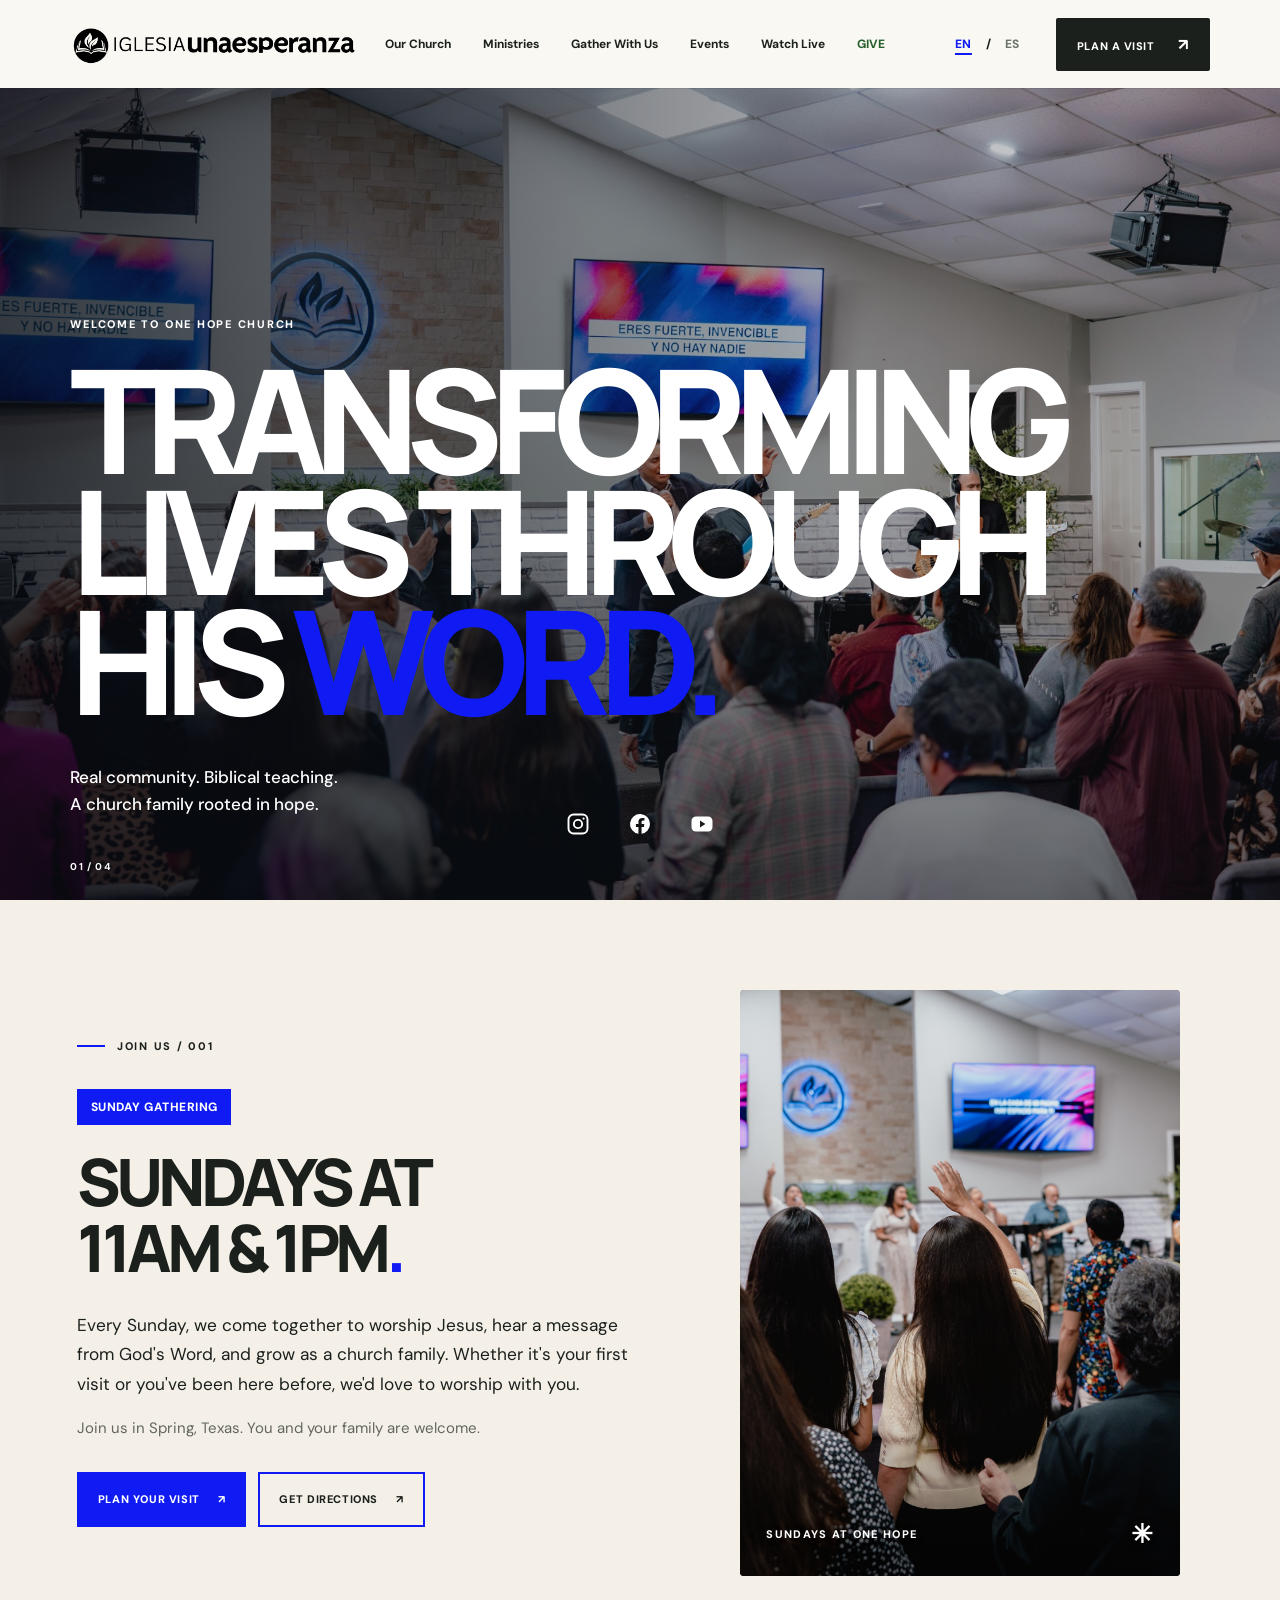
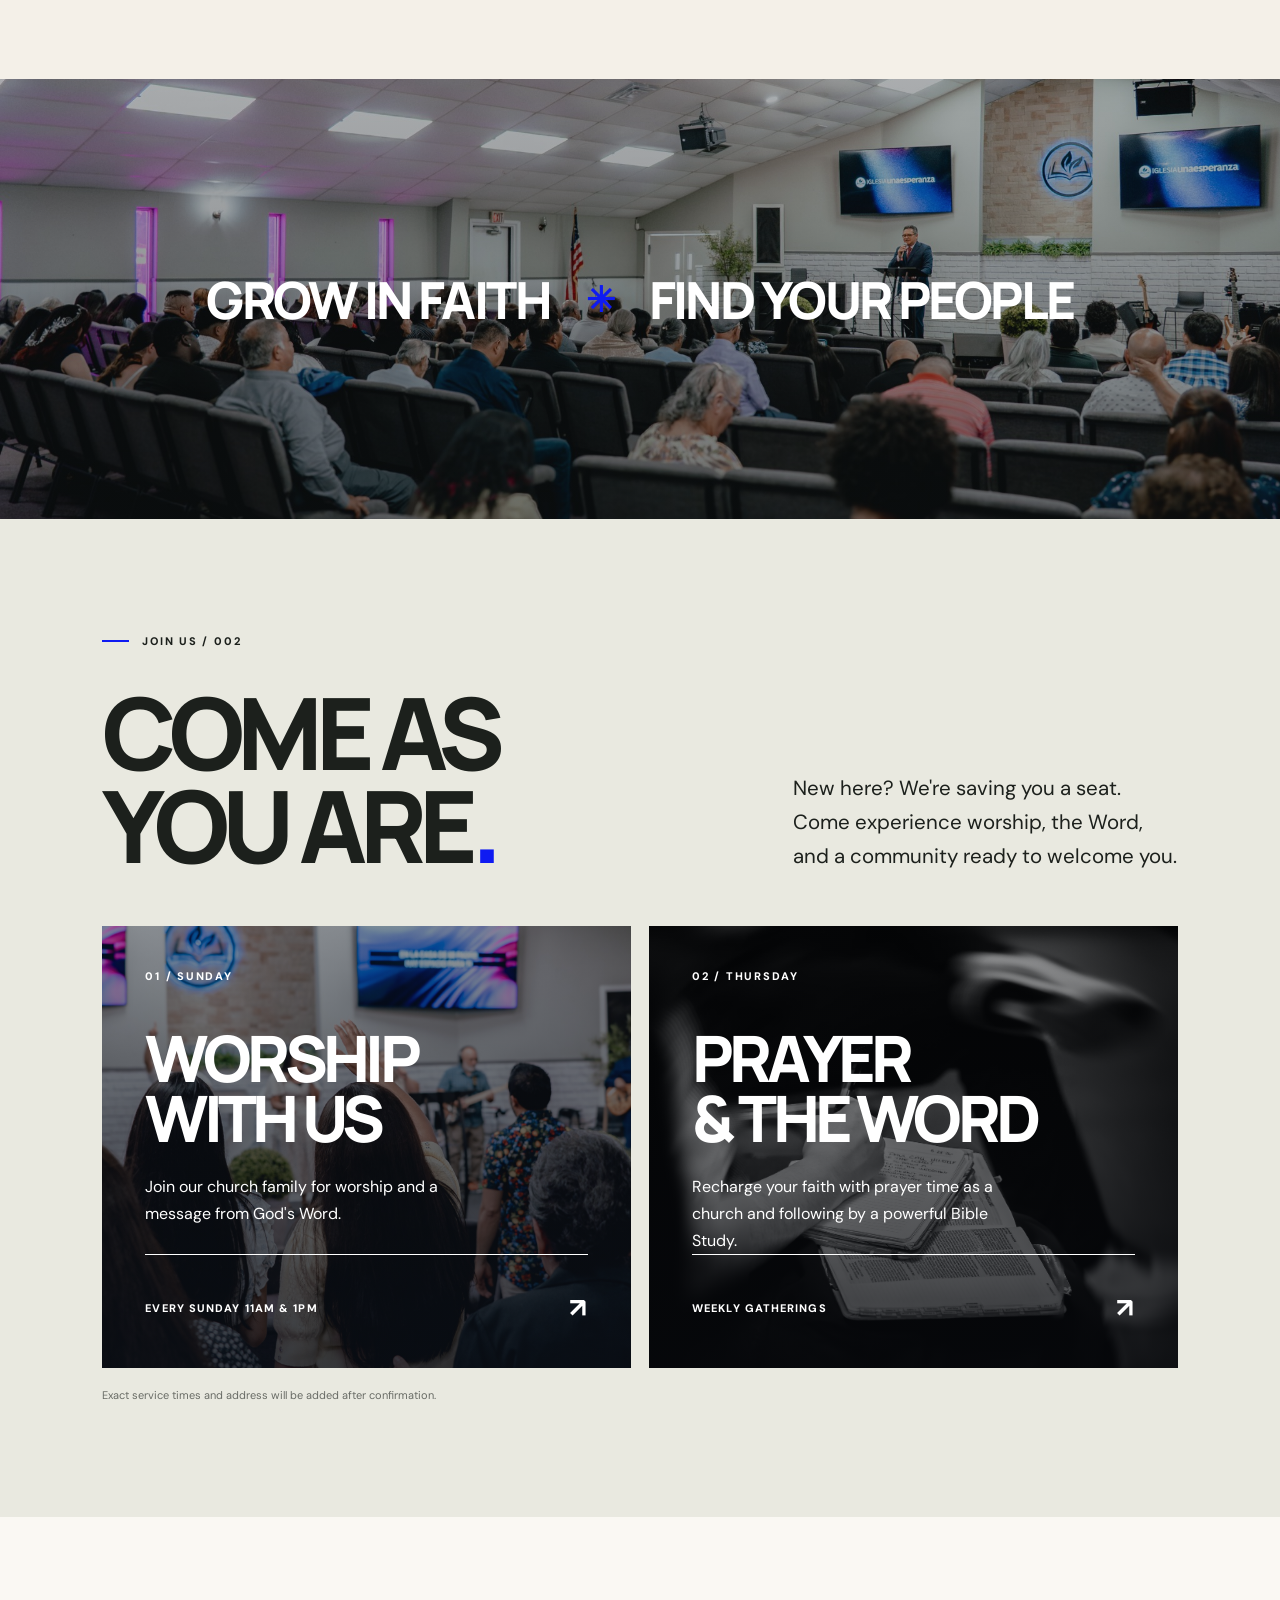
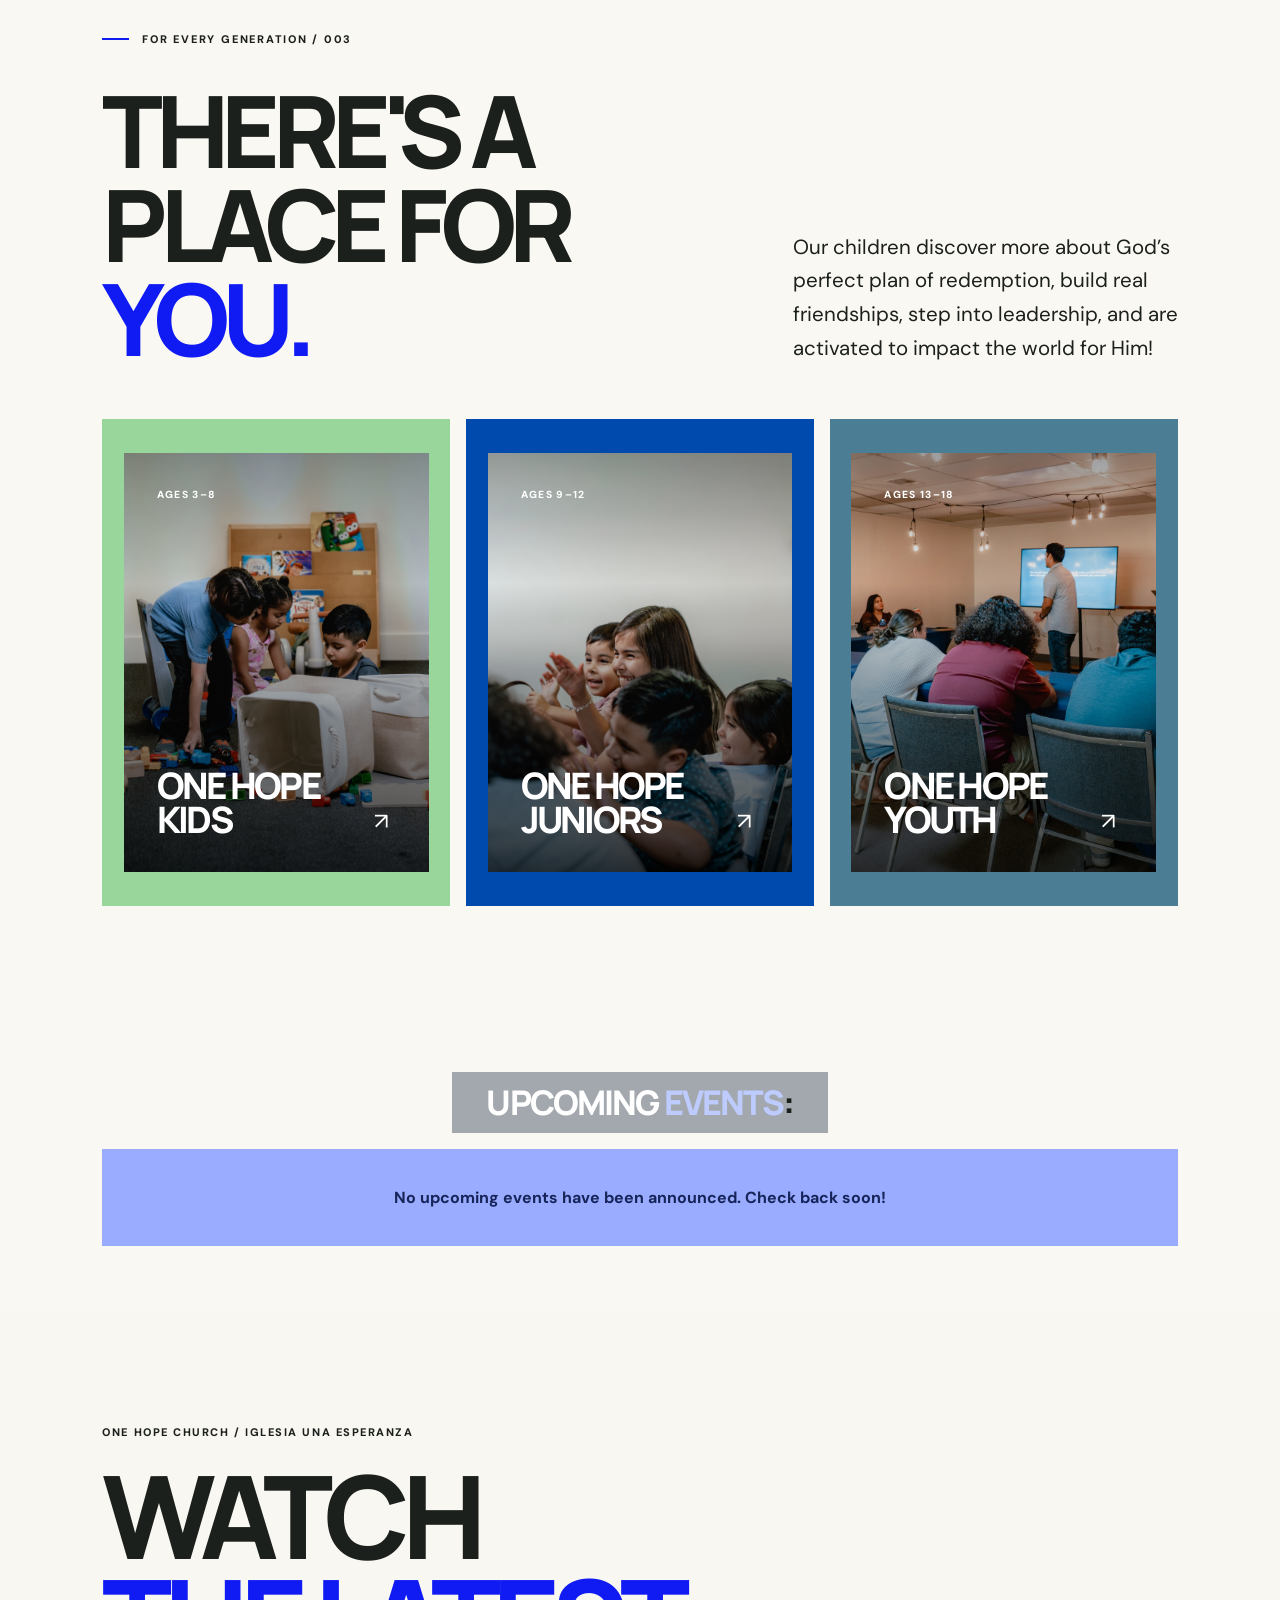
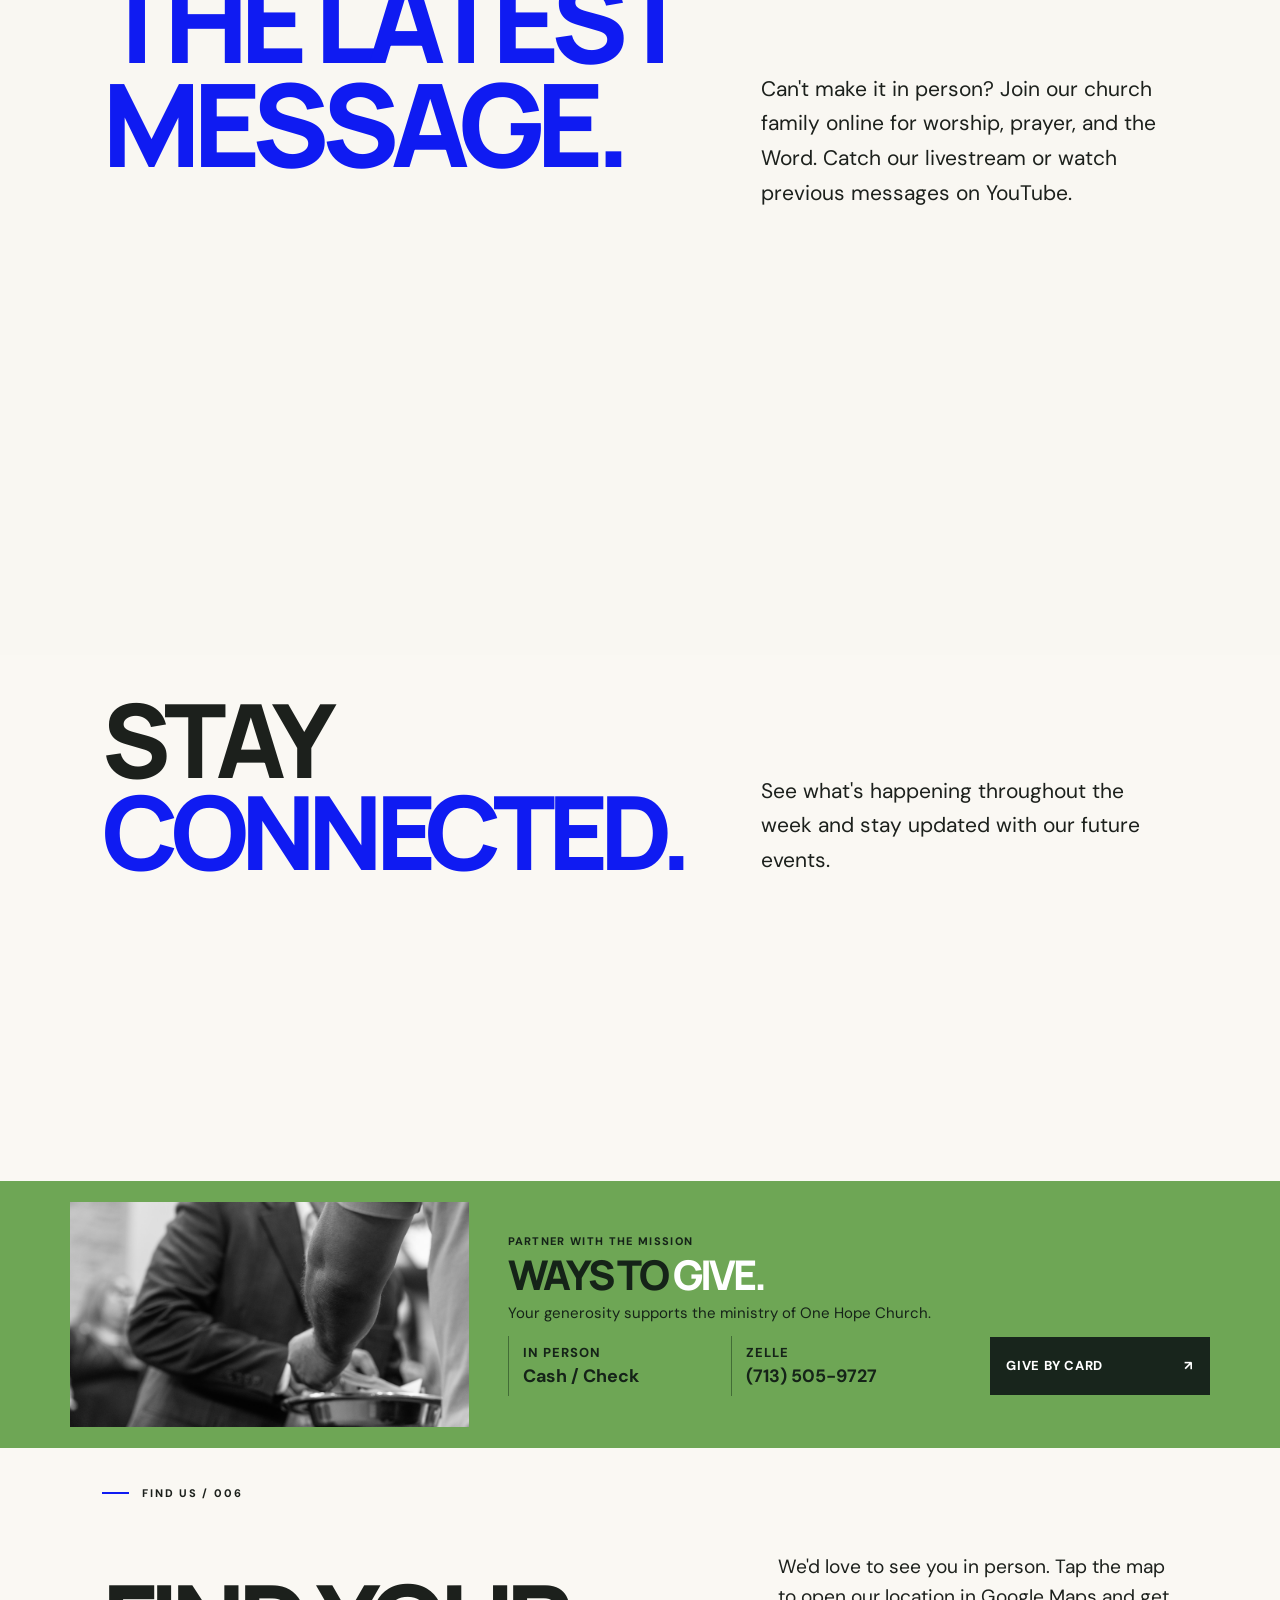
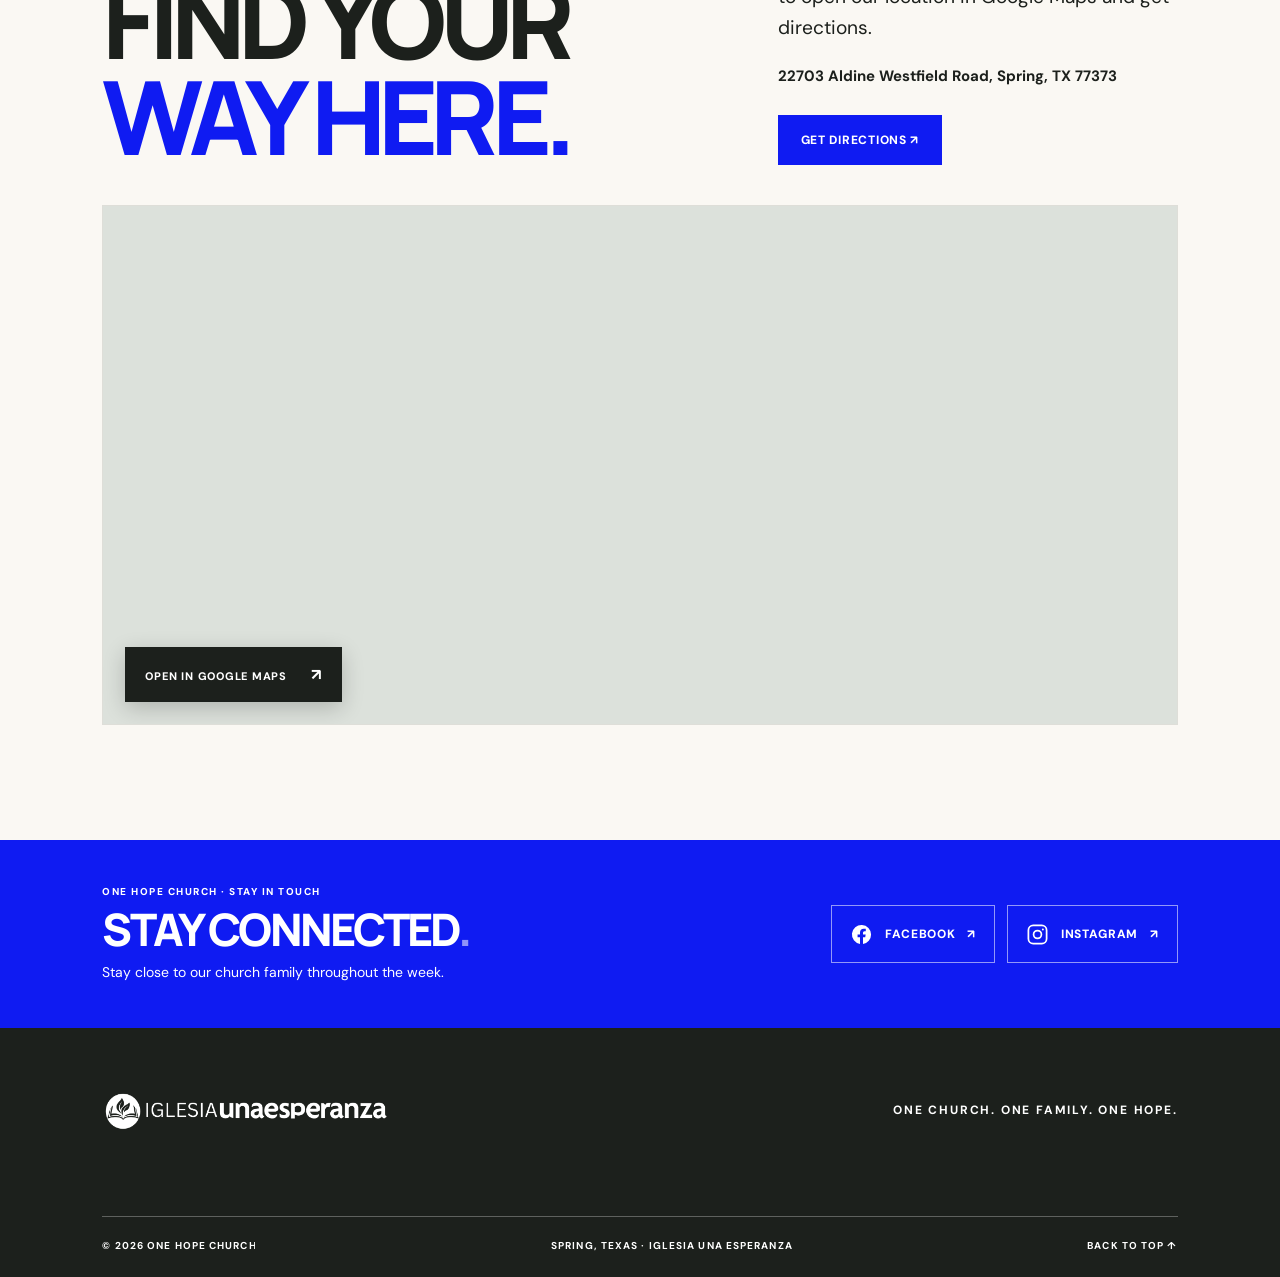
==== index.html @ beb65b58 "Connect Iglesia Una Esperanza YouTube channel by handle" ====
<!doctype html>
<html lang="en">
<head>
  <meta charset="UTF-8" />
  <meta name="viewport" content="width=device-width, initial-scale=1" />
  <meta name="description" content="One Hope Church — a place to belong, grow in faith, and follow Jesus together." />
  <title>One Hope Church | YOU AND YOUR FAMILY ARE WELCOMED</title>
  <link rel="preconnect" href="https://fonts.googleapis.com">
  <link rel="preconnect" href="https://fonts.gstatic.com" crossorigin>
  <link href="https://fonts.googleapis.com/css2?family=DM+Sans:wght@400;500;600;700&family=Manrope:wght@400;500;600;700;800&display=swap" rel="stylesheet">
  <link rel="stylesheet" href="styles.css" />
  <script src="script.js" defer></script>
  <script src="social-feeds.js" defer></script>
  <script src="https://elfsightcdn.com/platform.js" async></script>
</head>
<body>
  <a class="skip-link" href="#main">Skip to content</a>
  <header class="site-header" id="top">
    <a class="brand" href="#top" aria-label="One Hope Church home"><img class="church-logo" src="images/church-logo.png" alt="Iglesia Una Esperanza" /></a>
    <nav class="desktop-nav" aria-label="Main navigation"><a href="#about">Our Church</a><a href="#ministries">Ministries</a><a href="#gather">Gather With Us</a><a href="#announcements">Events</a><a href="#watch">Watch Live</a><a class="nav-give" href="#give">GIVE</a></nav>
    <div class="lang-switch" role="group" aria-label="Website language"><button type="button" class="lang-btn" data-lang="en" aria-pressed="true">EN</button><span aria-hidden="true">/</span><button type="button" class="lang-btn" data-lang="es" aria-pressed="false">ES</button></div>
    <a class="header-cta" href="#location">PLAN A VISIT <span aria-hidden="true">↗</span></a>
    <button class="menu-toggle" id="menu-toggle" type="button" aria-expanded="false" aria-controls="mobile-nav" aria-label="Open menu"><span></span><span></span></button>
  </header>
  <nav class="mobile-nav" id="mobile-nav" aria-label="Mobile navigation" hidden><a href="#about">Our Church</a><a href="#ministries">Ministries</a><a href="#gather">Gather With Us</a><a href="#announcements">Events</a><a href="#watch">Watch Live</a><a class="nav-give" href="#give">Give</a><a href="#location">Plan a Visit ↗</a><div class="mobile-language" role="group" aria-label="Website language"><button type="button" class="lang-btn" data-lang="en" aria-pressed="true">ENGLISH</button><button type="button" class="lang-btn" data-lang="es" aria-pressed="false">ESPAÑOL</button></div></nav>
  <main id="main">
    <section class="hero" aria-labelledby="hero-title">
      <div class="hero-photo" role="img" aria-label="One Hope Church worship background"></div>
      <video class="hero-video" autoplay muted loop playsinline preload="metadata" poster="images/hero-cover.jpg" aria-hidden="true">
        <source src="videos/one-hope-hero-mobile.mp4" type="video/mp4" media="(max-width: 720px)">
        <source src="videos/one-hope-hero.mp4" type="video/mp4">
      </video>
      <div class="hero-overlay"></div>
      <div class="hero-content"><p class="eyebrow hero-eyebrow">WELCOME TO ONE HOPE CHURCH</p><h1 id="hero-title">TRANSFORMING<br>LIVES THROUGH<br>HIS <em>WORD</em><span class="hero-period">.</span></h1><div class="hero-bottom"><p>Real community. Biblical teaching.<br>A church family rooted in hope.</p></div></div>
      <nav class="hero-socials" aria-label="One Hope Church social media">
        <a href="https://www.instagram.com/onehopechurchspring/" target="_blank" rel="noopener noreferrer" aria-label="One Hope Church Instagram" title="Instagram">
          <svg viewBox="0 0 24 24" aria-hidden="true" fill="none" stroke="currentColor" stroke-width="1.9" stroke-linecap="round" stroke-linejoin="round">
            <rect x="2.5" y="2.5" width="19" height="19" rx="5"></rect><circle cx="12" cy="12" r="4.15"></circle><circle cx="17.6" cy="6.6" r="1.1" fill="currentColor" stroke="none"></circle>
          </svg>
        </a>
        <a href="https://www.facebook.com/share/19nk2PYqGw/?mibextid=wwXIfr" target="_blank" rel="noopener noreferrer" aria-label="One Hope Church Facebook" title="Facebook">
          <svg viewBox="0 0 24 24" aria-hidden="true" fill="currentColor">
            <path d="M22 12a10 10 0 1 0-11.56 9.87v-6.99H7.9V12h2.54V9.8c0-2.5 1.5-3.89 3.78-3.89 1.1 0 2.24.2 2.24.2v2.46H15.2c-1.24 0-1.63.77-1.63 1.56V12h2.77l-.44 2.88h-2.33v6.99A10 10 0 0 0 22 12Z"></path>
          </svg>
        </a>
        <a href="https://www.youtube.com/@iglesiaunaesperanza4112" target="_blank" rel="noopener noreferrer" aria-label="One Hope Church YouTube channel" title="YouTube">
          <svg viewBox="0 0 24 24" aria-hidden="true" fill="none">
            <rect x="1.5" y="4.5" width="21" height="15" rx="4.5" fill="currentColor"></rect><path d="m10 8.6 5.4 3.4-5.4 3.4V8.6Z" fill="#1c201c"></path>
          </svg>
        </a>
      </nav>
      <div class="hero-index">01 / 04</div>
    </section>
    <section class="sunday-feature" id="about" aria-labelledby="sunday-heading">
      <div class="sunday-feature-copy">
        <div class="sunday-feature-kicker"><span class="sunday-feature-line"></span> JOIN US / 001</div>
        <span class="sunday-feature-tag">SUNDAY GATHERING</span>
        <h2 id="sunday-heading">SUNDAYS AT<br><span>11AM &amp; 1PM</span><span class="sunday-feature-period">.</span></h2>
        <p class="sunday-feature-description">Every Sunday, we come together to worship Jesus, hear a message from God's Word, and grow as a church family. Whether it's your first visit or you've been here before, we'd love to worship with you.</p>
        <p class="sunday-feature-welcome">Join us in Spring, Texas. You and your family are welcome.</p>
        <div class="sunday-feature-actions">
          <a class="sunday-feature-button primary" href="#location">PLAN YOUR VISIT <span aria-hidden="true">↗</span></a>
          <a class="sunday-feature-button secondary" href="#location">GET DIRECTIONS <span aria-hidden="true">↗</span></a>
        </div>
      </div>
      <div class="sunday-feature-media">
        <video class="sunday-feature-video" autoplay muted loop playsinline preload="metadata" poster="images/worship-together.jpg" aria-hidden="true">
          <source src="videos/one-hope-sunday-original.mp4" type='video/mp4; codecs="hvc1"'>
          <source src="videos/one-hope-sunday-web.mp4" type="video/mp4">
        </video>
        <div class="sunday-feature-media-label">SUNDAYS AT ONE HOPE <span aria-hidden="true">✳</span></div>
      </div>
    </section>
    <section class="photo-band" aria-label="Church community"><div class="photo-band-inner"><span>GROW IN FAITH</span><span class="mini-star">✳</span><span>FIND YOUR PEOPLE</span></div></section>
    <section class="gather section-pad" id="gather"><div class="section-heading"><div><div class="section-kicker"><span class="kicker-line"></span> JOIN US / 002</div><h2>COME AS<br>YOU ARE<span class="orange">.</span></h2></div><p>New here? We're saving you a seat. Come experience worship, the Word, and a community ready to welcome you.</p></div><div class="schedule-grid"><article class="schedule-card"><span class="small-label">01 / SUNDAY</span><h3>WORSHIP<br>WITH US</h3><p>Join our church family for worship and a message from God's Word.</p><div class="schedule-bottom"><span>EVERY SUNDAY 11AM & 1PM</span><span class="schedule-icon">↗</span></div></article><article class="schedule-card schedule-card-dark"><span class="small-label">02 / THURSDAY</span><h3>PRAYER<br>& THE WORD</h3><p>Recharge your faith with prayer time as a church and following by a powerful Bible Study.</p><div class="schedule-bottom"><span>WEEKLY GATHERINGS</span><span class="schedule-icon">↗</span></div></article></div><p class="editor-note">Exact service times and address will be added after confirmation.</p></section>
    <section class="ministries section-pad" id="ministries">
      <div class="section-heading">
        <div><div class="section-kicker"><span class="kicker-line"></span> FOR EVERY GENERATION / 003</div><h2>THERE'S A<br>PLACE FOR <i>YOU.</i></h2></div>
        <p>Our children discover more about God’s perfect plan of redemption, build real friendships, step into leadership, and are activated to impact the world for Him!</p>
      </div>
      <div class="ministry-grid">
        <a class="ministry-card kids" href="#location" aria-label="Learn about One Hope Kids, ages 3 through 8">
          <span class="ministry-number">AGES 3–8</span>
          <div><h3>ONE HOPE<br>KIDS</h3><span class="ministry-arrow" aria-hidden="true">↗</span></div>
        </a>
        <a class="ministry-card juniors" href="#location" aria-label="Learn about One Hope Juniors, ages 9 through 12">
          <span class="ministry-number">AGES 9–12</span>
          <div><h3>ONE HOPE<br>JUNIORS</h3><span class="ministry-arrow" aria-hidden="true">↗</span></div>
        </a>
        <a class="ministry-card youth" href="#location" aria-label="Learn about One Hope Youth, ages 13 through 18">
          <span class="ministry-number">AGES 13–18</span>
          <div><h3>ONE HOPE<br>YOUTH</h3><span class="ministry-arrow" aria-hidden="true">↗</span></div>
        </a>
      </div>
    </section>
    <section class="announcements section-pad" id="announcements" aria-labelledby="announcements-heading">
      <div class="announcements-heading">
        <h2 id="announcements-heading">UPCOMING <em>EVENTS</em><span aria-hidden="true">:</span></h2>
      </div>
      <div id="announcements-list" class="announcement-list" aria-live="polite">
        <p class="announcement-empty">Loading upcoming events…</p>
      </div>
    </section>
    <section class="watch section-pad" id="watch" aria-labelledby="watch-heading">
      <div class="watch-heading-row">
        <div><p class="watch-overline">ONE HOPE CHURCH / IGLESIA UNA ESPERANZA</p><h2 id="watch-heading">WATCH<br><em>THE LATEST MESSAGE.</em></h2></div>
        <p>Can't make it in person? Join our church family online for worship, prayer, and the Word. Catch our livestream or watch previous messages on YouTube.</p>
      </div>
      <!-- Elfsight YouTube Gallery: loads the church's gallery from Elfsight -->
      <div id="native-youtube-gallery" class="native-social-gallery native-youtube-gallery" aria-label="Latest One Hope Church YouTube videos" hidden></div>
      <div class="youtube-gallery" aria-label="Iglesia Una Esperanza YouTube gallery">
        <div class="elfsight-app-8e9f2fcd-f4a5-4d44-9476-198e8466a66b" data-elfsight-app-lazy></div>
      </div>
      <div class="stream-links">
      </div>
    </section>
    <section class="instagram-section section-pad" id="instagram" aria-labelledby="instagram-heading">
      <div class="instagram-heading-row">
        <div>
          <h2 id="instagram-heading">STAY<br><em>CONNECTED.</em></h2>
        </div>
        <p>See what's happening throughout the week and stay updated with our future events.</p>
      </div>
      <div id="native-instagram-gallery" class="native-social-gallery native-instagram-gallery" aria-label="Latest One Hope Church Instagram posts" hidden></div>
      <div class="instagram-gallery" aria-label="Iglesia Una Esperanza Instagram feed">
        <!-- Elfsight Instagram Feed: automatically displays the connected account's posts -->
        <div class="elfsight-app-50b0d5c3-8189-4c79-936b-af5bff6adf65" data-elfsight-app-lazy></div>
      </div>
    </section>

<section class="give-strip" id="give" aria-labelledby="give-heading">
  <div class="give-inner">
    <figure class="give-photo">
      <img src="images/ways-to-give.jpg" alt="A church offering plate being passed during worship" loading="lazy" decoding="async">
    </figure>
    <div class="give-intro">
      <span class="give-kicker">PARTNER WITH THE MISSION</span>
      <h2 id="give-heading">WAYS TO <em>GIVE.</em></h2>
      <p class="give-caption">Your generosity supports the ministry of One Hope Church.</p>
    </div>
    <div class="give-methods" aria-label="Giving options">
      <div class="give-method give-inperson">
        <span class="give-method-eyebrow">IN PERSON</span>
        <strong class="give-inperson-name">Cash / Check</strong>
      </div>
      <div class="give-method give-zelle">
        <span class="give-method-eyebrow">ZELLE</span>
        <strong class="give-zelle-number">(713) 505-9727</strong>
      </div>
      <a class="give-card-link" href="https://square.link/u/rKx0Qf1u" target="_blank" rel="noopener noreferrer" aria-label="Give by card using Square, opens in a new tab">
        <span class="give-card-text">GIVE BY CARD</span>
        <span aria-hidden="true">↗</span>
      </a>
    </div>
  </div>
</section>
  </main>
    <section class="location-section section-pad" id="location" aria-labelledby="location-heading">
      <div class="section-kicker"><span class="kicker-line"></span> FIND US / 006</div>
      <div class="location-heading-row">
        <div><h2 id="location-heading">FIND YOUR<br><em>WAY HERE.</em></h2></div>
        <div class="location-details"><p>We'd love to see you in person. Tap the map to open our location in Google Maps and get directions.</p><address>22703 Aldine Westfield Road, Spring, TX 77373</address><a class="location-directions" href="https://www.google.com/maps/search/?api=1&query=Iglesia%20Una%20Esperanza%2C%2022703%20Aldine%20Westfield%20Road%2C%20Spring%2C%20TX%2077373" target="_blank" rel="noopener noreferrer">GET DIRECTIONS ↗</a></div>
      </div>
      <a class="location-map" href="https://www.google.com/maps/search/?api=1&query=Iglesia%20Una%20Esperanza%2C%2022703%20Aldine%20Westfield%20Road%2C%20Spring%2C%20TX%2077373" target="_blank" rel="noopener noreferrer" aria-label="Open Google Maps directions to Iglesia Una Esperanza at 22703 Aldine Westfield Road, Spring, TX 77373">
        <iframe title="Map showing Iglesia Una Esperanza in Spring, Texas" src="https://maps.google.com/maps?q=22703%20Aldine%20Westfield%20Road%2C%20Spring%2C%20TX%2077373&z=15&output=embed" loading="lazy" referrerpolicy="no-referrer-when-downgrade" tabindex="-1" aria-hidden="true"></iframe>
        <span class="map-open-label">OPEN IN GOOGLE MAPS <span aria-hidden="true">↗</span></span>
      </a>
    </section>
  <section class="social-connect" aria-labelledby="social-connect-title">
    <div class="social-connect-copy">
      <span class="social-connect-eyebrow">ONE HOPE CHURCH · STAY IN TOUCH</span>
      <h2 id="social-connect-title">STAY CONNECTED<span aria-hidden="true">.</span></h2>
      <p>Stay close to our church family throughout the week.</p>
    </div>
    <div class="social-connect-links">
      <a class="social-connect-link" href="https://www.facebook.com/share/19nk2PYqGw/?mibextid=wwXIfr" target="_blank" rel="noopener noreferrer" aria-label="Visit One Hope Church on Facebook">
        <svg viewBox="0 0 24 24" aria-hidden="true" fill="currentColor"><path d="M22 12a10 10 0 1 0-11.56 9.87v-6.99H7.9V12h2.54V9.8c0-2.5 1.5-3.89 3.78-3.89 1.1 0 2.24.2 2.24.2v2.46H15.2c-1.24 0-1.63.77-1.63 1.56V12h2.77l-.44 2.88h-2.33v6.99A10 10 0 0 0 22 12Z"/></svg>
        <span>FACEBOOK</span><span aria-hidden="true">↗</span>
      </a>
      <a class="social-connect-link" href="https://www.instagram.com/onehopechurchspring/" target="_blank" rel="noopener noreferrer" aria-label="Visit One Hope Church on Instagram">
        <svg viewBox="0 0 24 24" aria-hidden="true" fill="none" stroke="currentColor" stroke-width="1.8" stroke-linecap="round" stroke-linejoin="round"><rect x="2.5" y="2.5" width="19" height="19" rx="5"/><circle cx="12" cy="12" r="4.1"/><circle cx="17.6" cy="6.7" r="1" fill="currentColor" stroke="none"/></svg>
        <span>INSTAGRAM</span><span aria-hidden="true">↗</span>
      </a>
    </div>
  </section>
  <footer class="footer"><div class="footer-top"><a class="brand footer-brand" href="#top"><img class="church-logo" src="images/church-logo.png" alt="Iglesia Una Esperanza" /></a><span>ONE CHURCH. ONE FAMILY. ONE HOPE.</span></div><div class="footer-bottom"><span>© <span id="year"></span> ONE HOPE CHURCH</span><span>SPRING, TEXAS · IGLESIA UNA ESPERANZA</span><a href="#top">BACK TO TOP ↑</a></div></footer>
  <dialog id="native-video-dialog" class="native-video-dialog" aria-label="Church YouTube video player">
    <button class="native-video-close" type="button" aria-label="Close video player">CLOSE ×</button>
    <div class="native-video-stage"></div>
  </dialog>
</body>
</html>
---- styles.css ----
:root{--ink:#1c201c;--cream:#f4f0e8;--paper:#faf8f3;--orange:#0f1bf2;--sage:#adb6a0;--muted:#6d746c}*{box-sizing:border-box}html{scroll-behavior:smooth}body{margin:0;color:var(--ink);background:var(--cream);font-family:'DM Sans',sans-serif}a{color:inherit;text-decoration:none}button{font:inherit}h1,h2,h3,p{margin:0}h1,h2,h3{font-family:Manrope,sans-serif;font-weight:800;letter-spacing:-.075em;line-height:.94}::selection{background:var(--orange);color:white}.skip-link{position:absolute;top:-80px;left:15px;z-index:99;background:white;padding:10px}.skip-link:focus{top:10px}.site-header{height:88px;background:var(--paper);display:flex;align-items:center;justify-content:space-between;padding:0 5.5%;gap:30px;position:relative;z-index:30}.brand{display:inline-flex;align-items:center;gap:11px;flex-shrink:0}.brand-mark{display:grid;grid-template-columns:repeat(2,12px);grid-template-rows:repeat(2,12px);gap:3px;transform:rotate(-15deg)}.brand-mark span{border-radius:50% 50% 2px 50%;background:var(--orange)}.brand-mark span:nth-child(2){transform:rotate(90deg)}.brand-mark span:nth-child(3){transform:rotate(-90deg)}.brand-mark span:nth-child(4){transform:rotate(180deg)}.brand-words{font:800 19px/.87 Manrope;letter-spacing:-.065em}.brand-words>span{display:block;font-size:10px;letter-spacing:.29em;margin-top:6px}.desktop-nav{display:flex;align-items:center;gap:32px;font-size:12px;font-weight:700}.desktop-nav a:hover,.text-link:hover{color:var(--orange)}.header-cta{background:var(--ink);color:white;padding:16px 21px;border-radius:2px;font-size:11px;font-weight:800;letter-spacing:.05em}.header-cta span{margin-left:20px;font-size:16px}.menu-toggle{display:none;background:none;border:0;cursor:pointer;padding:10px}.menu-toggle span{display:block;width:25px;height:2px;background:var(--ink);margin:6px}.mobile-nav{background:var(--paper);padding:20px 6%;position:absolute;top:88px;left:0;right:0;z-index:40;box-shadow:0 14px 20px #0001}.mobile-nav a{display:block;padding:14px 0;font-weight:700;border-bottom:1px solid #ddd}.mobile-nav[hidden]{display:none}.hero{height:min(850px,calc(100svh - 88px));min-height:600px;color:#fff;position:relative;overflow:hidden;background:#313c37}.hero-photo{position:absolute;inset:0;background-image:url('images/hero-cover.jpg');background-size:cover;background-position:center 42%;filter:saturate(.95) brightness(.68);transform:scale(1.02)}.hero-overlay{position:absolute;inset:0;background:linear-gradient(90deg,rgba(7,10,16,.78) 0%,rgba(10,15,22,.50) 42%,rgba(14,18,26,.18) 76%),linear-gradient(0deg,rgba(5,8,12,.40),transparent 45%)}.hero-topline{position:absolute;top:35px;left:5.5%;right:5.5%;display:flex;align-items:center;gap:12px;font-size:10px;font-weight:800;letter-spacing:.16em}.live-dot{width:8px;height:8px;background:var(--orange);border-radius:50%}.topline-cross{margin-left:auto;color:var(--orange);font-size:20px}.hero-content{position:absolute;bottom:82px;left:5.5%;right:5.5%}.eyebrow,.small-label,.section-kicker{font-weight:800;font-size:11px;letter-spacing:.16em}.hero-eyebrow{margin-bottom:28px}.hero h1{font-size:clamp(74px,11.3vw,182px);letter-spacing:-.092em;line-height:.83}.hero h1 em{font-style:normal;color:var(--orange)}.hero-period,.orange{color:var(--orange)}.hero-bottom{margin-top:44px;display:flex;justify-content:space-between;max-width:820px;align-items:end}.hero-bottom p{font-size:17px;line-height:1.6;font-weight:500}.circle-arrow{width:67px;height:67px;border:1.5px solid #fff;border-radius:50%;display:grid;place-items:center;font-size:32px;transition:.2s}.circle-arrow:hover{background:var(--orange);border-color:var(--orange);transform:rotate(45deg)}.hero-side-label{position:absolute;right:3%;top:48%;writing-mode:vertical-rl;font-size:10px;letter-spacing:.19em;font-weight:700}.hero-side-label span{color:var(--orange)}.hero-index{position:absolute;bottom:27px;left:5.5%;right:5.5%;display:flex;justify-content:space-between;font-size:10px;letter-spacing:.12em;font-weight:700}.marquee{overflow:hidden;background:var(--orange);padding:18px 0;white-space:nowrap;color:#1c201c;font:800 16px Manrope;letter-spacing:.08em}.marquee div{width:max-content;animation:move 35s linear infinite}.marquee span{margin:0 30px}@keyframes move{to{transform:translateX(-40%)}}.section-pad{padding:115px 8%}.section-kicker{display:flex;align-items:center;gap:13px;margin-bottom:52px}.kicker-line{display:inline-block;background:var(--orange);height:2px;width:27px}.intro{background:var(--paper)}.intro-grid{display:grid;grid-template-columns:1.45fr 1fr;gap:12%;align-items:end}.intro h2,.section-heading h2,.watch h2{font-size:clamp(54px,7.8vw,115px)}.intro h2 span:not(.orange){color:#a7afa3}.intro-copy p,.section-heading>p,.watch-content p{font-size:clamp(17px,1.6vw,22px);line-height:1.65;max-width:450px}.text-link{display:inline-block;margin-top:34px;font-size:11px;font-weight:800;letter-spacing:.13em;border-bottom:1px solid var(--ink);padding-bottom:13px}.text-link span{font-size:19px;margin-left:45px}.photo-band{height:440px;background:linear-gradient(rgba(12,18,20,.28),rgba(12,18,20,.50)),url('images/grow-in-faith-band.jpg') center 56%/cover;display:grid;place-items:center}.photo-band-inner{display:flex;gap:36px;align-items:center;color:#fff;font:800 clamp(19px,4vw,55px) Manrope;letter-spacing:-.05em;text-align:center}.mini-star{color:var(--orange);font-size:35px}.gather{background:#e9e9e0}.section-heading{display:flex;justify-content:space-between;align-items:end;gap:35px;margin-bottom:53px}.section-heading .section-kicker{margin-bottom:38px}.section-heading>p{max-width:385px}.schedule-grid{display:grid;grid-template-columns:1fr 1fr;gap:18px}.schedule-card{background:#cdd3c3;padding:43px;min-height:405px;display:flex;flex-direction:column}.schedule-card-dark{background:linear-gradient(180deg,rgba(11,14,18,.30),rgba(8,10,14,.72)),url('images/prayer-and-word.jpg') center 42%/cover no-repeat;color:#fff;position:relative;overflow:hidden}.schedule-card h3{font-size:clamp(41px,5vw,76px);margin:45px 0 24px}.schedule-card p{line-height:1.7;max-width:310px;font-size:16px}.schedule-bottom{display:flex;align-items:center;justify-content:space-between;margin-top:auto;padding-top:35px;border-top:1px solid currentColor;font-size:11px;font-weight:800;letter-spacing:.1em}.schedule-icon{font-size:27px}.editor-note{font-size:11px;color:#686b65;margin-top:20px}.ministries{background:var(--paper)}.ministries .section-heading h2 i{font-style:normal;color:var(--orange)}.ministry-grid{display:grid;grid-template-columns:repeat(3,minmax(0,1fr));gap:16px}.ministry-card{height:410px;background:#6b746c;position:relative;color:white;padding:26px;display:flex;justify-content:space-between;flex-direction:column;overflow:hidden}.ministry-card:before{content:'';position:absolute;inset:0;background-size:cover;background-position:center;transition:transform .5s}.ministry-card:after{content:'';position:absolute;inset:0;background:linear-gradient(180deg,#0005,transparent 35%,#000a)}.ministry-card:hover:before{transform:scale(1.07)}.kids:before{background-image:url('images/one-hope-kids.jpg');background-position:center 52%;background-size:cover;background-repeat:no-repeat}.juniors:before{background-image:url('images/one-hope-juniors.jpg');background-position:center 42%;background-size:cover;background-repeat:no-repeat}.youth:before{background-image:url('images/one-hope-youth.jpg');background-position:center 45%;background-size:cover;background-repeat:no-repeat}.ministry-number,.ministry-card>div{z-index:1}.ministry-number{font-size:11px;letter-spacing:.15em;font-weight:800}.ministry-card>div{display:flex;justify-content:space-between;align-items:end}.ministry-card h3{font-size:clamp(30px,3.25vw,50px)}.ministry-arrow{width:42px;height:42px;background:var(--orange);border-radius:50%;display:grid;place-items:center;font-size:25px}.statement{background:var(--orange);min-height:570px;padding:65px 8%;position:relative;display:flex;flex-direction:column;justify-content:center;overflow:hidden}.statement-top{position:absolute;top:60px;font-size:11px;letter-spacing:.15em;font-weight:800}.statement h2{font-size:clamp(75px,12vw,175px);z-index:1}.statement h2 em{font-style:normal;color:var(--paper)}.statement p{margin-top:25px;font-weight:700;font-size:18px}.statement-cross{position:absolute;right:5%;bottom:-105px;font-size:490px;line-height:1;color:#ffffff25}.watch{background:var(--paper)}.watch-content{display:grid;grid-template-columns:1fr 1fr;gap:9%;align-items:center}.watch h2{margin-bottom:35px}.watch-content p{font-size:18px}.button-dark{display:inline-block;margin-top:32px;background:var(--ink);color:white;padding:20px 25px;font-size:11px;font-weight:800;letter-spacing:.08em}.watch-visual{min-height:480px;display:flex;align-items:center;justify-content:center;position:relative;background:linear-gradient(#0003,#0008),url('https://images.unsplash.com/photo-1516280440614-37939bbacd81?auto=format&fit=crop&w=1000&q=85') center/cover}.watch-visual>span{position:absolute;bottom:25px;left:25px;color:white;font-size:11px;font-weight:800;letter-spacing:.2em}.play-ring{border:2px solid #fff;color:white;width:100px;height:100px;border-radius:50%;display:grid;place-items:center;font-size:25px}.visit{position:relative;overflow:hidden;background:#c8d0c2;text-align:center;min-height:600px;display:flex;flex-direction:column;align-items:center;justify-content:center}.visit .section-kicker{margin-bottom:35px}.visit h2{font-size:clamp(53px,8vw,125px);z-index:1}.visit h2 em{font-style:normal;color:var(--orange)}.visit p{font-size:18px;line-height:1.5;max-width:520px;margin:30px 0;z-index:1}.visit-button{padding:21px 32px;background:var(--orange);font-size:12px;font-weight:800;letter-spacing:.1em;z-index:1}.visit-orbit{position:absolute;top:-150px;right:-50px;font-size:550px;color:#fff3;line-height:1}.visit-disclaimer{font-size:11px;color:#5d645b;margin-top:12px;z-index:1}.footer{background:var(--ink);color:white;padding:55px 8% 25px}.footer-top{display:flex;justify-content:space-between;align-items:center;padding-bottom:80px}.footer-top>span{font-size:12px;letter-spacing:.15em;font-weight:700}.footer-bottom{border-top:1px solid #ffffff4a;padding-top:22px;display:flex;justify-content:space-between;font-size:10px;letter-spacing:.11em;font-weight:700;gap:20px}.footer-brand .brand-words{color:white}@media(max-width:1000px){.desktop-nav{gap:15px}.site-header{padding:0 4%}.section-pad{padding:85px 6%}.intro-grid{gap:5%}.ministry-card{height:340px;padding:18px}}@media(max-width:720px){.site-header{height:75px;padding:0 5%}.desktop-nav,.header-cta{display:none}.menu-toggle{display:block}.mobile-nav{top:75px}.hero{height:730px;min-height:0;max-height:calc(100svh - 75px)}.hero-photo{background-position:center 35%}.hero-topline{font-size:8px;left:6%;right:6%}.hero-content{left:6%;right:6%;bottom:115px}.hero h1{font-size:clamp(64px,14vw,105px)}.hero-bottom{margin-top:35px}.hero-bottom p{font-size:14px}.circle-arrow{width:50px;height:50px}.hero-side-label{display:none}.section-pad{padding:75px 6%}.intro-grid,.watch-content{grid-template-columns:1fr;gap:35px}.intro h2,.section-heading h2,.watch h2{font-size:clamp(53px,10vw,85px)}.intro-copy p,.section-heading>p{font-size:17px}.section-heading{display:block}.section-heading>p{margin-top:25px}.schedule-grid{grid-template-columns:1fr}.schedule-card{min-height:345px;padding:32px}.schedule-card h3{font-size:58px;margin:30px 0}.ministry-grid{grid-template-columns:1fr}.ministry-card{height:360px}.ministry-card h3{font-size:47px}.photo-band{height:290px}.photo-band-inner{flex-wrap:wrap;justify-content:center;gap:15px;font-size:22px}.statement{min-height:410px}.statement h2{font-size:clamp(62px,12vw,94px)}.statement-cross{font-size:330px;bottom:-65px}.watch-visual{min-height:360px}.visit{min-height:490px}.visit h2{font-size:clamp(48px,9vw,80px)}.footer-top,.footer-bottom{flex-direction:column;align-items:start;gap:25px}.footer-top{padding-bottom:55px}}@media(prefers-reduced-motion:reduce){html{scroll-behavior:auto}.marquee div{animation:none}.ministry-card:before{transition:none}}

/* One Hope Church YouTube livestream section */
.watch{background:#f9f7f2}.watch-heading-row{display:grid;grid-template-columns:1.05fr .75fr;gap:7%;align-items:end;margin-bottom:45px}.watch-heading-row h2{font-size:clamp(68px,9vw,140px);line-height:.9}.watch-heading-row h2 em{color:var(--orange);font-style:normal}.watch-overline{font-size:11px!important;letter-spacing:.14em;font-weight:800;margin:0 0 25px!important}.watch-heading-row>p{font-size:clamp(16px,1.65vw,21px);line-height:1.65;max-width:475px}.livestream-feature{display:block;position:relative;min-height:clamp(330px,54vw,700px);background:#232c29;color:white;overflow:hidden}.stream-image{position:absolute;inset:0;background:url('https://images.unsplash.com/photo-1516280440614-37939bbacd81?auto=format&fit=crop&w=1800&q=85') center / cover;transition:transform .55s;filter:saturate(.65)}.stream-image-overlay{position:absolute;inset:0;background:linear-gradient(180deg,#1119,transparent 40%,#0d191cba)}.livestream-feature:hover .stream-image{transform:scale(1.04)}.stream-tag{position:absolute;top:34px;left:36px;display:inline-flex;align-items:center;gap:10px;font-size:11px;font-weight:800;letter-spacing:.13em;background:#1c201cdd;padding:15px 19px}.stream-tag-dot{width:9px;height:9px;border-radius:50%;background:var(--orange)}.stream-play{position:absolute;top:50%;left:50%;transform:translate(-50%,-50%);height:112px;width:112px;display:grid;place-items:center;border:2px solid #fff;border-radius:50%;font-size:34px;padding-left:6px;transition:background .2s,scale .2s}.livestream-feature:hover .stream-play{background:var(--orange);scale:1.07}.stream-footer{position:absolute;bottom:30px;left:35px;right:35px;display:flex;align-items:end;justify-content:space-between}.stream-footer strong{display:block;font:800 clamp(30px,4vw,60px) Manrope;letter-spacing:-.07em}.stream-footer small{display:block;margin-top:8px;font-size:15px}.stream-out{font-size:40px}.stream-links{display:flex;align-items:center;justify-content:space-between;gap:25px;margin-top:25px}.stream-links p{line-height:1.65;max-width:510px;font-size:14px;color:#444d46}.stream-links strong{color:var(--ink)}.stream-actions{display:flex;flex-wrap:wrap;gap:12px}.stream-actions .button-dark{margin:0}.button-outline{display:inline-block;padding:18px 25px;border:2px solid var(--ink);font-size:11px;font-weight:800;letter-spacing:.08em}.button-dark:hover{background:var(--orange);color:var(--ink)}.button-outline:hover{background:var(--ink);color:#fff}
@media(max-width:850px){.watch-heading-row{grid-template-columns:1fr;gap:22px}.stream-links{align-items:start;flex-direction:column}}
@media(max-width:600px){.watch-heading-row h2{font-size:clamp(64px,12vw,100px)}.stream-tag{left:15px;top:15px;font-size:9px;padding:12px}.stream-play{width:76px;height:76px;font-size:25px}.stream-footer{left:20px;right:20px;bottom:24px}.stream-footer strong{font-size:32px}.stream-actions{width:100%}.stream-actions a{flex:1;text-align:center;padding:16px 12px}.stream-out{font-size:28px}}

/* Official church logo — dark in the light header, white in the dark footer */
.brand .church-logo { display:block; width:clamp(190px, 23vw, 285px); height:auto; max-width:100%; }
.site-header .church-logo { filter:brightness(0); }
.footer .church-logo { filter:none; }
@media (max-width:720px) { .brand .church-logo { width:210px; } }


/* One Hope worship photo — Sunday card */
.schedule-grid > .schedule-card:first-child {
  background: linear-gradient(180deg, rgba(9,14,22,.38), rgba(9,14,22,.78)), url("images/worship-together.jpg") center 45% / cover no-repeat;
  color: #fff;
}

/* Responsive YouTube Gallery (Elfsight) */
.youtube-gallery { width:100%; min-height:260px; margin:0 auto 24px; }
.youtube-gallery > div { max-width:100%; }
@media (max-width:720px) { .youtube-gallery { min-height:220px; } }

/* Seamless Instagram feed, immediately after the YouTube gallery */
.instagram-section{background:var(--paper);padding-top:38px;}
.instagram-heading-row{display:grid;grid-template-columns:1.05fr .75fr;gap:7%;align-items:end;margin-bottom:42px;}
.instagram-heading-row h2{font-size:clamp(60px,8vw,122px);line-height:.9;}
.instagram-heading-row h2 em{font-style:normal;color:var(--orange);}
.instagram-heading-row>p{font-size:clamp(16px,1.65vw,21px);line-height:1.65;max-width:475px;}
.instagram-gallery{width:100%;min-height:250px;}
@media(max-width:850px){.instagram-heading-row{grid-template-columns:1fr;gap:24px;}}
@media(max-width:720px){.instagram-section{padding-top:30px;}.instagram-heading-row h2{font-size:clamp(52px,10vw,85px);}.instagram-gallery{min-height:180px;}}

/* English / Español language toggle */
.lang-switch,.mobile-language{display:flex;align-items:center;gap:8px;flex-shrink:0;font-size:12px;font-weight:800;}
.lang-switch{margin-left:auto;}
.lang-btn{appearance:none;background:transparent;border:0;color:var(--muted);padding:7px 6px;cursor:pointer;font-family:inherit;font-weight:800;letter-spacing:.04em;border-radius:3px;}
.lang-btn:hover,.lang-btn.active{color:var(--orange);}
.lang-btn.active{text-decoration:underline;text-underline-offset:5px;text-decoration-thickness:2px;}
.lang-btn:focus-visible{outline:2px solid var(--orange);outline-offset:3px;}
.mobile-language{padding-top:18px;gap:16px;}
.mobile-language .lang-btn{font-size:13px;padding:10px;}
@media(max-width:720px){.site-header>.lang-switch{margin-left:auto;margin-right:4px;gap:1px}.site-header>.lang-switch .lang-btn{font-size:11px;padding:5px 4px}.mobile-language{border-top:1px solid #ddd;}}
@media(min-width:721px){.mobile-language{display:none;}}
/* Allow translated headlines to wrap cleanly */
.hero h1,.statement h2,.ministries h2{overflow-wrap:normal;}

/* Location map — matches the existing editorial layout */
.location-section{background:var(--paper);padding-top:95px;padding-bottom:115px}
.location-heading-row{display:grid;grid-template-columns:1.2fr .8fr;gap:7%;align-items:end;margin-bottom:40px}
.location-heading-row h2{font-size:clamp(58px,8vw,126px)}
.location-heading-row h2 em{color:var(--orange);font-style:normal}
.location-details p{font-size:clamp(16px,1.5vw,20px);line-height:1.6;max-width:450px;margin-bottom:20px}
.location-details address{font-style:normal;font-size:15px;font-weight:700;line-height:1.65;margin-bottom:26px}
.location-directions{display:inline-block;background:var(--orange);color:white;padding:17px 23px;font-weight:800;font-size:12px;letter-spacing:.06em}
.location-map{position:relative;display:block;width:100%;height:clamp(300px,45vw,520px);overflow:hidden;background:#dce1db;cursor:pointer;border:1px solid #deded8}
.location-map iframe{width:100%;height:100%;border:0;pointer-events:none;filter:saturate(.8)}
.map-open-label{position:absolute;bottom:22px;left:22px;background:var(--ink);color:#fff;font-size:11px;font-weight:800;letter-spacing:.07em;padding:17px 20px;box-shadow:0 6px 22px #0003}
.map-open-label span{margin-left:20px;font-size:16px}
.location-map:hover .map-open-label,.location-map:focus-visible .map-open-label{background:var(--orange)}
@media(max-width:720px){.location-section{padding-top:75px;padding-bottom:75px}.location-heading-row{grid-template-columns:1fr;gap:24px}.location-map{height:360px}.map-open-label{bottom:14px;left:14px;font-size:10px;padding:15px}}

/* Bilingual social follow strip */
.social-connect{background:var(--orange);color:#fff;padding:45px 8%;display:flex;align-items:center;justify-content:space-between;gap:35px}
.social-connect-copy{min-width:0}.social-connect-eyebrow{display:block;font-size:10px;font-weight:800;letter-spacing:.15em;margin-bottom:9px}
.social-connect h2{font-size:clamp(31px,3.5vw,57px);line-height:1;letter-spacing:-.06em}.social-connect h2 span{color:#fff8}
.social-connect p{margin-top:11px;font-size:14px;line-height:1.5}
.social-connect-links{display:flex;gap:12px;flex-wrap:wrap;justify-content:flex-end}
.social-connect-link{display:flex;align-items:center;gap:12px;min-height:58px;padding:13px 18px;border:1.5px solid #ffffff8c;font-size:12px;font-weight:800;letter-spacing:.055em;transition:background .2s,color .2s}
.social-connect-link svg{width:23px;height:23px;flex:none}.social-connect-link:hover,.social-connect-link:focus-visible{background:#fff;color:var(--orange)}
@media(max-width:850px){.social-connect{flex-direction:column;align-items:flex-start;padding:40px 6%}.social-connect-links{justify-content:flex-start;width:100%}}
@media(max-width:500px){.social-connect-links{display:grid;grid-template-columns:1fr 1fr;gap:8px}.social-connect-link{padding:10px;gap:7px;min-height:52px;font-size:10px}.social-connect-link svg{width:20px;height:20px}}


/* Meet One Hope section */
.meet{background:var(--paper)}
.meet-intro{display:grid;grid-template-columns:1.05fr .95fr;gap:7%;align-items:end;margin-bottom:45px}
.meet h2{font-size:clamp(54px,8vw,118px);line-height:.9;margin:0}
.meet h2 em{font-style:normal;color:var(--orange)}
.meet-copy>p{font-size:18px;line-height:1.7;max-width:560px}
.meet-points{list-style:none;padding:0;margin:26px 0 0;display:grid;gap:12px}
.meet-points li{position:relative;padding-left:24px;font-size:15px;line-height:1.6;font-weight:700}
.meet-points li:before{content:'✳';position:absolute;left:0;top:0;color:var(--orange)}
.meet-gallery{display:grid;grid-template-columns:1.2fr .8fr .8fr;gap:16px;align-items:stretch}
.meet-photo{margin:0;min-height:260px;overflow:hidden;background:#e5e5e5}
.meet-photo img{display:block;width:100%;height:100%;object-fit:cover}
.meet-gallery .photo-large{min-height:430px}
.meet .button-dark{margin-top:26px}
@media(max-width:900px){.meet-intro,.meet-gallery{grid-template-columns:1fr}.meet-gallery .photo-large,.meet-photo{min-height:300px}}

/* Homepage slideshow video */
.hero-video{position:absolute;inset:0;width:100%;height:100%;object-fit:cover;object-position:center;z-index:0;pointer-events:none}
.hero-photo{z-index:0}
.hero-overlay{z-index:1;pointer-events:none}
.hero-content,.hero-side-label,.hero-index,.hero-topline{z-index:2}
@media(max-width:720px){.hero-video{object-position:center}}
@media(prefers-reduced-motion:reduce){.hero-video{display:none}}

/* Mobile-first immersive hero: 4:5 cinematic framing, without stretching the video.
   A 4:5 mobile export will fill this area with minimal cropping. */
@media (max-width:720px) {
  .hero { height:auto; max-height:none; min-height:0; aspect-ratio:4 / 5; padding:0; display:flex; align-items:flex-end; background:#171d23; }
  .hero-video { position:absolute; inset:0; width:100%; height:100%; object-fit:cover; object-position:center center; background:#171d23; }
  .hero-photo { position:absolute; inset:0; width:100%; height:100%; background-size:cover; background-position:center center; transform:none; }
  .hero-overlay { position:absolute; inset:0; background:linear-gradient(180deg,rgba(4,10,20,.22) 0%,rgba(4,10,20,.24) 32%,rgba(4,10,20,.68) 62%,rgba(4,10,20,.92) 100%); }
  .hero-content { position:relative; inset:auto; left:auto; right:auto; bottom:auto; width:100%; padding:24px 6% 36px; z-index:2; }
  .hero h1 { font-size:clamp(32px,7.6vw,54px); line-height:.97; letter-spacing:-.07em; overflow-wrap:normal; }
  .hero-eyebrow { margin-bottom:18px; font-size:10px; }
  .hero-bottom { margin-top:20px; }
  .hero-bottom p { font-size:13px; line-height:1.5; }
  .hero-index,.hero-side-label { display:none; }

  /* Give tall pictures a tall card, and wide youth group photo a wide card */
  .ministry-card.kids,.ministry-card.juniors { height:auto; min-height:440px; aspect-ratio:3/4; }
  .ministry-card.youth { height:auto; min-height:245px; aspect-ratio:16/10; }
  .ministry-card.youth::before { background-position:center center; background-size:cover; }
  .ministry-card.kids::before,.ministry-card.juniors::before { background-position:center center; }
  .ministry-card h3 { font-size:clamp(34px,9vw,47px); }

  /* Let the three Meet One Hope pictures use their natural proportions */
  .meet-gallery { display:grid; grid-template-columns:1fr; gap:12px; }
  .meet-gallery .meet-photo,.meet-gallery .photo-large { min-height:0; height:auto; }
  .meet-photo img { height:auto; max-height:none; object-fit:contain; }

  /* The banner is a near-square photograph; display more of it on phones */
  .photo-band { height: min(78vw,390px); background-position:center; }

  /* Portrait service photos work better with higher mobile card heights */
  .schedule-card { min-height:440px; }
  .schedule-card-dark { background-position:center 35%; }
}

/* Very narrow phones: preserve the headline without forcing an excessively tall crop */
@media(max-width:390px){.hero{aspect-ratio:3 / 4}.hero h1{font-size:clamp(29px,7.5vw,38px)}.hero-content{padding-bottom:26px}}


/* Sunday gathering feature — image/video + editorial split layout */
.sunday-feature {display:grid;grid-template-columns:minmax(0,1fr) minmax(0,1fr);background:var(--paper);color:var(--ink);min-height:640px}
.sunday-feature-copy {display:flex;flex-direction:column;justify-content:center;align-items:flex-start;min-width:0;padding:clamp(48px,6.5vw,110px) clamp(32px,6.1vw,105px)}
.sunday-feature-kicker {display:flex;align-items:center;gap:12px;font-size:11px;font-weight:800;letter-spacing:.16em;margin-bottom:36px}
.sunday-feature-line {height:2px;width:28px;background:var(--orange);flex-shrink:0}
.sunday-feature-tag {display:inline-block;background:var(--orange);color:white;padding:10px 14px;font-size:12px;letter-spacing:.04em;font-weight:800;margin-bottom:24px}
.sunday-feature h2 {font-size:clamp(44px,5.1vw,78px);line-height:1.01;letter-spacing:-.076em;font-weight:800;max-width:720px}
.sunday-feature h2 span:first-of-type {white-space:nowrap}
.sunday-feature-period {color:var(--orange)}
.sunday-feature-description {font-size:clamp(16px,1.35vw,19px);line-height:1.7;margin-top:30px;max-width:560px}
.sunday-feature-welcome {font-size:15px;line-height:1.6;margin-top:17px;color:#62665f;max-width:530px}
.sunday-feature-actions {display:flex;gap:12px;flex-wrap:wrap;margin-top:32px}
.sunday-feature-button {display:inline-flex;align-items:center;justify-content:space-between;gap:18px;min-height:55px;padding:16px 19px;font-size:11px;font-weight:800;letter-spacing:.055em;border:2px solid var(--orange);transition:background .2s,color .2s}
.sunday-feature-button.primary {background:var(--orange);color:white}
.sunday-feature-button.primary:hover,.sunday-feature-button.primary:focus-visible {background:#101526;border-color:#101526}
.sunday-feature-button.secondary {background:transparent;color:var(--ink)}
.sunday-feature-button.secondary:hover,.sunday-feature-button.secondary:focus-visible {background:var(--orange);color:white}
.sunday-feature-media {position:relative;min-width:0;min-height:640px;background:#17202a url('images/worship-together.jpg') center/cover;overflow:hidden}
.sunday-feature-video {width:100%;height:100%;position:absolute;inset:0;object-fit:cover;object-position:center;display:block}
.sunday-feature-media-label {position:absolute;bottom:25px;left:26px;right:26px;display:flex;align-items:center;justify-content:space-between;gap:20px;color:white;font-size:11px;font-weight:800;letter-spacing:.12em;text-shadow:0 1px 6px #0008;pointer-events:none}
.sunday-feature-media-label span{color:white;font-size:26px}
.sunday-feature-media::after {content:'';position:absolute;inset:72% 0 0;pointer-events:none;background:linear-gradient(transparent,#0007)}
.sunday-feature-media-label{z-index:1}
@media(max-width:1100px){.sunday-feature-copy{padding:58px 6%}.sunday-feature h2{font-size:clamp(38px,4.7vw,66px)}.sunday-feature-media{min-height:560px}}
@media(max-width:760px){
 .sunday-feature{display:flex;flex-direction:column;min-height:0}
 .sunday-feature-copy{padding:64px 6% 44px}
 .sunday-feature-kicker{margin-bottom:25px}
 .sunday-feature h2{font-size:clamp(42px,9vw,69px)}
 .sunday-feature-description{font-size:16px;line-height:1.66;margin-top:22px}
 .sunday-feature-actions{width:100%;gap:10px;margin-top:27px}
 .sunday-feature-button{min-height:54px}
 .sunday-feature-media{width:100%;min-height:0;aspect-ratio:3 / 4}
 .sunday-feature-video{object-position:center;object-fit:cover}
}
@media(max-width:420px){.sunday-feature h2{font-size:clamp(37px,9vw,46px)}.sunday-feature-button{font-size:10px;padding:13px}.sunday-feature-actions{flex-direction:column}.sunday-feature-media-label{font-size:10px}}
@media(prefers-reduced-motion:reduce){.sunday-feature-video{display:none}}

@media(max-width:420px){.sunday-feature h2 span:first-of-type{white-space:normal}}


/* October update: framed Sunday feature with space below the opening hero.
   Keep the original cinematic cover full-width, while the second film reads
   as a smaller editorial element (not a continuation of the hero video). */
.sunday-feature {
  width: min(1240px, 88%);
  margin: clamp(64px, 7vw, 110px) auto clamp(70px, 8vw, 120px);
  min-height: 0;
  grid-template-columns: minmax(0, 1.08fr) minmax(0, .92fr);
  align-items: center;
  column-gap: clamp(36px, 5.5vw, 88px);
  background: transparent;
}
.sunday-feature-copy {
  padding: clamp(20px, 3vw, 48px) 0;
}
.sunday-feature-media {
  justify-self: center;
  width: min(100%, 440px);
  aspect-ratio: 3 / 4;
  height: auto;
  min-height: 0;
  border-radius: 4px;
  background-position: center;
}
.sunday-feature-video {
  object-fit: cover;
  object-position: center center;
}
@media (max-width: 1100px) and (min-width: 761px) {
  .sunday-feature { width: 90%; column-gap: 38px; }
  .sunday-feature-copy { padding: 26px 0; }
  .sunday-feature-media { min-height: 0; max-width: 390px; }
}
@media (max-width: 760px) {
  .sunday-feature {
    width: 100%;
    margin: 0 auto 70px;
    padding: 58px 6% 0;
    display: flex;
    flex-direction: column;
    gap: 28px;
  }
  .sunday-feature-copy { width: 100%; padding: 0; }
  .sunday-feature-media {
    width: min(100%, 370px);
    max-width: 100%;
    min-height: 0;
    aspect-ratio: 3 / 4;
    margin: 0 auto;
  }
}


/* Ministry cards — photo panels with distinct color frames.
   Same 5:7 proportions at every breakpoint, including One Hope Youth. */
.ministries .ministry-grid {
  grid-template-columns: repeat(3, minmax(0, 1fr));
  gap: clamp(12px, 1.25vw, 22px);
}
.ministries .ministry-card,
.ministries .ministry-card.kids,
.ministries .ministry-card.juniors,
.ministries .ministry-card.youth {
  position: relative;
  display: flex;
  flex-direction: column;
  justify-content: space-between;
  box-sizing: border-box;
  width: 100%;
  height: auto;
  min-height: 0;
  aspect-ratio: 5 / 7;
  padding: clamp(45px, 5.4vw, 100px) clamp(30px, 4.25vw, 80px);
  isolation: isolate;
  overflow: hidden;
  color: #fff;
}
.ministries .ministry-card.kids { background: #99D69B; }
.ministries .ministry-card.juniors { background: #004AAD; }
.ministries .ministry-card.youth { background: #4B7D94; }

.ministries .ministry-card::before,
.ministries .ministry-card::after {
  position: absolute;
  inset: 7% 6.2%;
  border-radius: 0;
}
.ministries .ministry-card::before {
  background-repeat: no-repeat;
  background-size: cover;
  background-position: center center;
  transform: none;
  transition: filter .25s ease;
}
.ministries .ministry-card.kids::before { background-position: center 52%; }
.ministries .ministry-card.juniors::before { background-position: center 46%; }
.ministries .ministry-card.youth::before {
  background-position: center center;
  background-size: cover;
}
.ministries .ministry-card::after {
  background: linear-gradient(180deg, rgba(0,0,0,.32), rgba(0,0,0,0) 31%, rgba(0,0,0,.74) 100%);
}
.ministries .ministry-card:hover::before { transform: none; filter: brightness(1.08); }
.ministries .ministry-card:focus-visible { outline: 3px solid var(--orange); outline-offset: 4px; }
.ministries .ministry-number,
.ministries .ministry-card > div { position: relative; z-index: 1; }
.ministries .ministry-number {
  font-size: clamp(10px, .8vw, 13px);
  font-weight: 800;
  letter-spacing: .13em;
  line-height: 1.35;
}
.ministries .ministry-card h3 {
  font-size: clamp(26px, 2.85vw, 51px);
  line-height: .93;
  letter-spacing: -.075em;
  overflow-wrap: anywhere;
}
.ministries .ministry-arrow {
  flex-shrink: 0;
  width: 30px;
  height: 30px;
  font-size: 23px;
  border-radius: 0;
  background: transparent;
  color: #fff;
}
@media (max-width: 850px) {
  .ministries .ministry-grid { grid-template-columns: 1fr; gap: 20px; }
  .ministries .ministry-card,
  .ministries .ministry-card.kids,
  .ministries .ministry-card.juniors,
  .ministries .ministry-card.youth {
    max-width: 510px;
    margin-inline: auto;
    aspect-ratio: 5 / 7;
    height: auto;
    min-height: 0;
    padding: clamp(55px, 14vw, 86px) clamp(42px, 11vw, 65px);
  }
  .ministries .ministry-number { font-size: 11px; }
  .ministries .ministry-card h3 { font-size: clamp(33px, 9vw, 52px); }
}


/* Ways to Give — compact photo / details split layout */
.give-strip {
  background: #6ea655;
  color: #152318;
  scroll-margin-top: 20px;
}
.give-inner {
  width: 100%;
  max-width: 1500px;
  margin: 0 auto;
  padding: 21px 5.5%;
  display: grid;
  grid-template-columns: minmax(270px, 35%) minmax(0, 1fr);
  grid-template-rows: auto auto;
  gap: 12px clamp(24px, 3vw, 52px);
  align-items: center;
}
.give-photo {
  grid-column: 1;
  grid-row: 1 / 3;
  min-width: 0;
  width: 100%;
  aspect-ratio: 16 / 9;
  margin: 0;
  overflow: hidden;
  background: #263229;
}
.give-photo img {
  display: block;
  width: 100%;
  height: 100%;
  object-fit: cover;
  object-position: center;
}
.give-intro {
  grid-column: 2;
  grid-row: 1;
  min-width: 0;
  align-self: end;
}
.give-kicker {
  display: block;
  margin-bottom: 6px;
  font-size: 11px;
  font-weight: 800;
  letter-spacing: .12em;
}
.give-strip h2 {
  font-family: Manrope, sans-serif;
  font-size: clamp(36px, 3.2vw, 51px);
  letter-spacing: -.07em;
  line-height: 1;
  margin: 0;
}
.give-strip h2 em { font-style: normal; color: #fff; }
.give-caption {
  max-width: 680px;
  margin-top: 8px;
  font-size: 15px;
  line-height: 1.4;
}
.give-methods {
  grid-column: 2;
  grid-row: 2;
  display: grid;
  grid-template-columns: minmax(105px, .85fr) minmax(160px, 1fr) minmax(154px, .9fr);
  align-items: center;
  gap: 10px 16px;
  margin: 0;
  min-width: 0;
  align-self: start;
}
.give-method {
  min-width: 0;
  padding: 8px 0 8px 14px;
  border-left: 1px solid rgba(16,40,17,.46);
}
.give-method-eyebrow {
  display: block;
  margin-bottom: 5px;
  font-size: 13px;
  letter-spacing: .08em;
  font-weight: 800;
}
.give-method strong {
  display: block;
  font-size: clamp(17px, 1.4vw, 20px);
  line-height: 1.22;
  overflow-wrap: anywhere;
}
.give-card-link {
  display: flex;
  min-height: 58px;
  align-items: center;
  justify-content: space-between;
  gap: 10px;
  background: #18251c;
  color: white;
  padding: 16px 16px;
  font-size: 13px;
  font-weight: 800;
  letter-spacing: .05em;
  text-decoration: none;
  transition: background .2s ease, transform .2s ease;
}
.give-card-link:hover { background: #0f1bf2; transform: translateY(-2px); }
.give-card-link:focus-visible { outline: 3px solid #fff; outline-offset: 4px; }
.desktop-nav .nav-give { color: #27602c; font-weight: 800; }
.desktop-nav .nav-give:hover { color: var(--orange); }
.mobile-nav .nav-give { color: #27602c; }

/* Bring the giving strip closer to the Instagram gallery and directions section. */
.instagram-section { padding-bottom: 12px; }
.instagram-gallery { margin-bottom: 0; }
.location-section { padding-top: 38px; }

@media (max-width: 1080px) {
  .give-inner { grid-template-columns: minmax(245px, 36%) minmax(0, 1fr); gap: 10px 26px; }
  .give-methods { grid-template-columns: 1fr 1.15fr; gap: 6px 15px; }
  .give-card-link { grid-column: 1 / -1; min-height: 52px; }
  .give-strip h2 { font-size: clamp(33px, 4vw, 45px); }
}
@media (max-width: 690px) {
  .give-inner {
    padding: 18px 6% 22px;
    grid-template-columns: minmax(0, 1fr);
    grid-template-rows: auto;
    gap: 16px;
  }
  .give-photo { grid-column: 1; grid-row: 1; aspect-ratio: 16 / 9; }
  .give-intro { grid-column: 1; grid-row: 2; align-self: auto; }
  .give-methods { grid-column: 1; grid-row: 3; grid-template-columns: 1fr 1fr; gap: 10px 14px; }
  .give-strip h2 { font-size: clamp(36px, 8vw, 46px); }
  .give-kicker { font-size: 11px; }
  .give-caption { font-size: 14px; margin-top: 8px; }
  .give-method { padding: 7px 0 7px 10px; }
  .give-method-eyebrow { font-size: 12px; }
  .give-method strong { font-size: clamp(16px, 4.3vw, 19px); }
  .give-card-link { grid-column: 1 / -1; font-size: 13px; min-height: 52px; }
  .instagram-section { padding-bottom: 8px; }
  .location-section { padding-top: 30px; }
}
@media (max-width: 350px) {
  .give-methods { grid-template-columns: minmax(0,1fr); }
  .give-card-link { grid-column: 1; }
}
@media (prefers-reduced-motion: reduce) {
  .give-card-link { transition: none; }
}

/* Keep the church logo, EN/ES control, and menu button on screen together. */
@media (max-width: 720px) {
  .site-header { gap: 7px; }
  .site-header .brand { flex: 0 1 auto; min-width: 0; }
  .site-header .church-logo { width: clamp(132px, 38vw, 186px); max-width: 100%; }
  .site-header > .lang-switch { flex: 0 0 auto; }
  .site-header .menu-toggle { flex: 0 0 auto; padding: 6px; }
}



/* Upcoming events – compact layout with separate periwinkle event boxes */
html{scroll-padding-top:100px}
.site-header{
  position:sticky;
  top:0;
  z-index:100;
  box-shadow:0 1px 0 rgba(20,24,27,.08);
}
.mobile-nav{
  position:fixed;
  top:88px;
  left:0;
  right:0;
  z-index:99;
  max-height:calc(100dvh - 88px);
  overflow-y:auto;
}
.announcements{
  background:var(--paper);
  padding:clamp(34px,4vw,55px) 8% clamp(42px,5vw,65px);
  scroll-margin-top:90px;
}
.announcements-heading{
  display:flex;
  justify-content:center;
  align-items:center;
  margin:0 0 16px;
}
.announcements-heading h2{
  display:inline-block;
  width:auto;
  margin:0;
  background:#a2a8ad;
  color:#fff;
  font-family:Manrope,sans-serif;
  font-size:clamp(23px,3vw,34px);
  font-weight:800;
  line-height:1.2;
  letter-spacing:-.055em;
  text-align:center;
  padding:10px clamp(18px,3vw,34px);
}
.announcements-heading h2 em{
  color:#bdcbff;
  font-style:normal;
}
.announcements-heading h2 span{
  color:#1c201c;
}
.announcement-list{
  display:grid;
  gap:22px;
  max-width:1200px;
  margin:0 auto;
  border:0;
}
.announcement-card{
  display:grid;
  grid-template-columns:minmax(200px,280px) minmax(0,1fr);
  gap:clamp(26px,5vw,68px);
  align-items:center;
  background:#99acff;
  color:white;
  padding:clamp(24px,3vw,38px);
  border:0;
  box-shadow:none;
  min-width:0;
}
.announcement-photo{
  display:block;
  width:100%;
  max-width:280px;
  margin:0;
  overflow:hidden;
  background:transparent;
}
.announcement-photo img{
  display:block;
  width:100%;
  height:auto;
  aspect-ratio:4/5;
  object-fit:contain;
  transition:transform .25s ease;
}
.announcement-photo:hover img{transform:scale(1.025)}
.announcement-details{min-width:0}
.announcement-details h3{
  font-size:clamp(25px,3vw,40px);
  line-height:1.15;
  letter-spacing:-.05em;
  margin:0 0 12px;
  color:#fff;
  text-shadow:0 1px 1px rgba(23,37,107,.16);
}
.announcement-date{
  font-size:clamp(13px,1.3vw,16px);
  line-height:1.5;
  font-weight:800;
  margin-bottom:13px;
  color:#132bcc;
}
.announcement-description{
  font-size:clamp(15px,1.4vw,18px);
  line-height:1.7;
  color:#fff;
  font-weight:500;
  max-width:700px;
  text-shadow:0 1px 1px rgba(23,37,107,.18);
}
.announcement-link{
  display:inline-block;
  margin-top:20px;
  padding:0 0 5px;
  font-size:12px;
  font-weight:800;
  letter-spacing:.06em;
  color:#152bb0;
  border-bottom:2px solid #152bb0;
}
.announcement-link:hover,.announcement-link:focus-visible{
  color:#fff;
  border-color:#fff;
}
.announcement-empty{
  padding:36px 22px;
  background:#99acff;
  color:#172459;
  text-align:center;
  font-weight:700;
  line-height:1.6;
}
@media (min-width:961px) and (max-width:1200px){
  .site-header{gap:12px;padding-inline:3%}
  .desktop-nav{gap:clamp(9px,1.15vw,16px);font-size:11px}
  .site-header .church-logo{width:clamp(165px,19vw,235px)}
  .header-cta{padding:13px 14px;white-space:nowrap}
  .header-cta span{margin-left:6px}
}
@media (min-width:721px) and (max-width:960px){
  .desktop-nav,.header-cta{display:none}
  .menu-toggle{display:block}
  .site-header{padding-inline:5%;gap:12px}
  .site-header .church-logo{width:clamp(165px,24vw,220px)}
}
@media (max-width:720px){
  html{scroll-padding-top:85px}
  .mobile-nav{top:75px;max-height:calc(100dvh - 75px)}
  .announcements{padding:28px 6% 44px;scroll-margin-top:77px}
  .announcements-heading{margin-bottom:13px}
  .announcements-heading h2{font-size:clamp(21px,5.6vw,29px);padding:10px 16px}
  .announcement-list{gap:15px}
  .announcement-card{grid-template-columns:1fr;gap:21px;padding:22px}
  .announcement-photo{max-width:min(76%,300px)}
  .announcement-details h3{font-size:clamp(25px,7vw,34px)}
  .announcement-description{font-size:15px}
}
@media (prefers-reduced-motion:reduce){
  .announcement-photo img{transition:none}
}


/* Hero social shortcuts, centered where the former hero arrow appeared. */
.hero-socials{
  position:absolute;
  z-index:3;
  bottom:58px;
  left:50%;
  transform:translateX(-50%);
  display:flex;
  align-items:center;
  justify-content:center;
  gap:26px;
  white-space:nowrap;
}
.hero-socials a{
  display:inline-flex;
  align-items:center;
  justify-content:center;
  color:#fff;
  width:36px;
  height:36px;
  border-radius:50%;
  transition:color .18s ease,transform .18s ease;
}
.hero-socials a svg{
  display:block;
  width:24px;
  height:24px;
  flex:none;
}
.hero-socials a:hover,.hero-socials a:focus-visible{
  color:#aebeff;
  transform:translateY(-2px);
}
.hero-socials a:focus-visible{
  outline:2px solid #fff;
  outline-offset:2px;
}
@media (max-width:720px){
  .hero-content{padding-bottom:88px}
  .hero-socials{bottom:12px;gap:18px}
  .hero-socials a{width:37px;height:37px}
  .hero-socials a svg{width:22px;height:22px}
}
@media (max-width:390px){
  .hero-content{padding-bottom:72px}
  .hero-socials{bottom:9px}
}
@media (prefers-reduced-motion:reduce){
  .hero-socials a{transition:none}
}


/* Fast native social galleries – preserve Elfsight until a source has posts. */
.native-social-gallery[hidden],.youtube-gallery[hidden],.instagram-gallery[hidden]{
  display:none!important;
}
.native-social-gallery{width:100%;margin:0 auto 32px;}
.native-social-grid{
  display:grid;
  grid-template-columns:repeat(3,minmax(0,1fr));
  gap:clamp(12px,2vw,24px);
  align-items:stretch;
}
.native-instagram-gallery .native-social-grid{
  grid-template-columns:repeat(4,minmax(0,1fr));
}
.native-social-card{
  background:#fff;
  border:1px solid #e2e2dc;
  min-width:0;
  display:flex;
  flex-direction:column;
  overflow:hidden;
}
.native-social-photo{
  display:block;
  position:relative;
  overflow:hidden;
  aspect-ratio:16 / 9;
  background:#dadbd6;
}
.native-instagram-gallery .native-social-photo{aspect-ratio:4 / 5}
.native-social-photo img{
  display:block;
  width:100%;
  height:100%;
  object-fit:cover;
  transition:transform .25s ease;
}
.native-social-photo:hover img{transform:scale(1.045)}
.native-social-photo-icon{
  position:absolute;
  right:12px;
  bottom:12px;
  width:38px;
  height:38px;
  display:grid;
  place-items:center;
  color:#fff;
  background:rgba(15,27,242,.92);
  font:800 17px Manrope,sans-serif;
  border-radius:50%;
  pointer-events:none;
}
.native-social-copy{
  padding:clamp(15px,2vw,23px);
  display:flex;
  flex-direction:column;
  gap:12px;
  flex:1;
}
.native-social-title{
  font-size:clamp(16px,1.7vw,22px);
  line-height:1.22;
  letter-spacing:-.045em;
  overflow-wrap:anywhere;
  display:-webkit-box;
  -webkit-box-orient:vertical;
  -webkit-line-clamp:3;
  overflow:hidden;
}
.native-instagram-gallery .native-social-title{
  font:500 14px/1.5 'DM Sans',sans-serif;
  letter-spacing:0;
  -webkit-line-clamp:3;
}
.native-social-date{font-size:12px;color:#6d746c;line-height:1.5}
.native-social-outbound{
  font-size:11px;
  font-weight:800;
  letter-spacing:.05em;
  color:var(--orange);
  align-self:flex-start;
  border-bottom:1px solid currentColor;
  padding-bottom:5px;
  margin-top:auto;
}
.native-social-outbound:hover{color:var(--ink)}
.native-video-dialog{
  position:fixed;
  inset:0;
  border:0;
  background:#111722;
  color:#fff;
  width:min(980px,94vw);
  max-width:none;
  max-height:94dvh;
  padding:56px 15px 15px;
  box-shadow:0 20px 80px rgba(0,0,0,.5);
}
.native-video-dialog::backdrop{background:rgba(0,0,0,.78)}
.native-video-close{
  position:absolute;
  right:12px;
  top:8px;
  color:#fff;
  background:transparent;
  border:0;
  cursor:pointer;
  font-weight:800;
  padding:10px 12px;
}
.native-video-stage{aspect-ratio:16/9;width:100%}
.native-video-stage iframe{display:block;width:100%;height:100%;border:0}
@media(max-width:850px){
  .native-social-grid{grid-template-columns:repeat(2,minmax(0,1fr))}
  .native-instagram-gallery .native-social-grid{grid-template-columns:repeat(2,minmax(0,1fr))}
}
@media(max-width:520px){
  .native-social-grid{grid-template-columns:minmax(0,1fr)}
  .native-instagram-gallery .native-social-grid{grid-template-columns:repeat(2,minmax(0,1fr));gap:9px}
  .native-instagram-gallery .native-social-copy{padding:11px}
  .native-instagram-gallery .native-social-title{font-size:12px}
  .native-instagram-gallery .native-social-outbound{font-size:9px}
  .native-video-dialog{width:100%;padding:56px 8px 8px}
}
@media(prefers-reduced-motion:reduce){
  .native-social-photo img{transition:none}
}
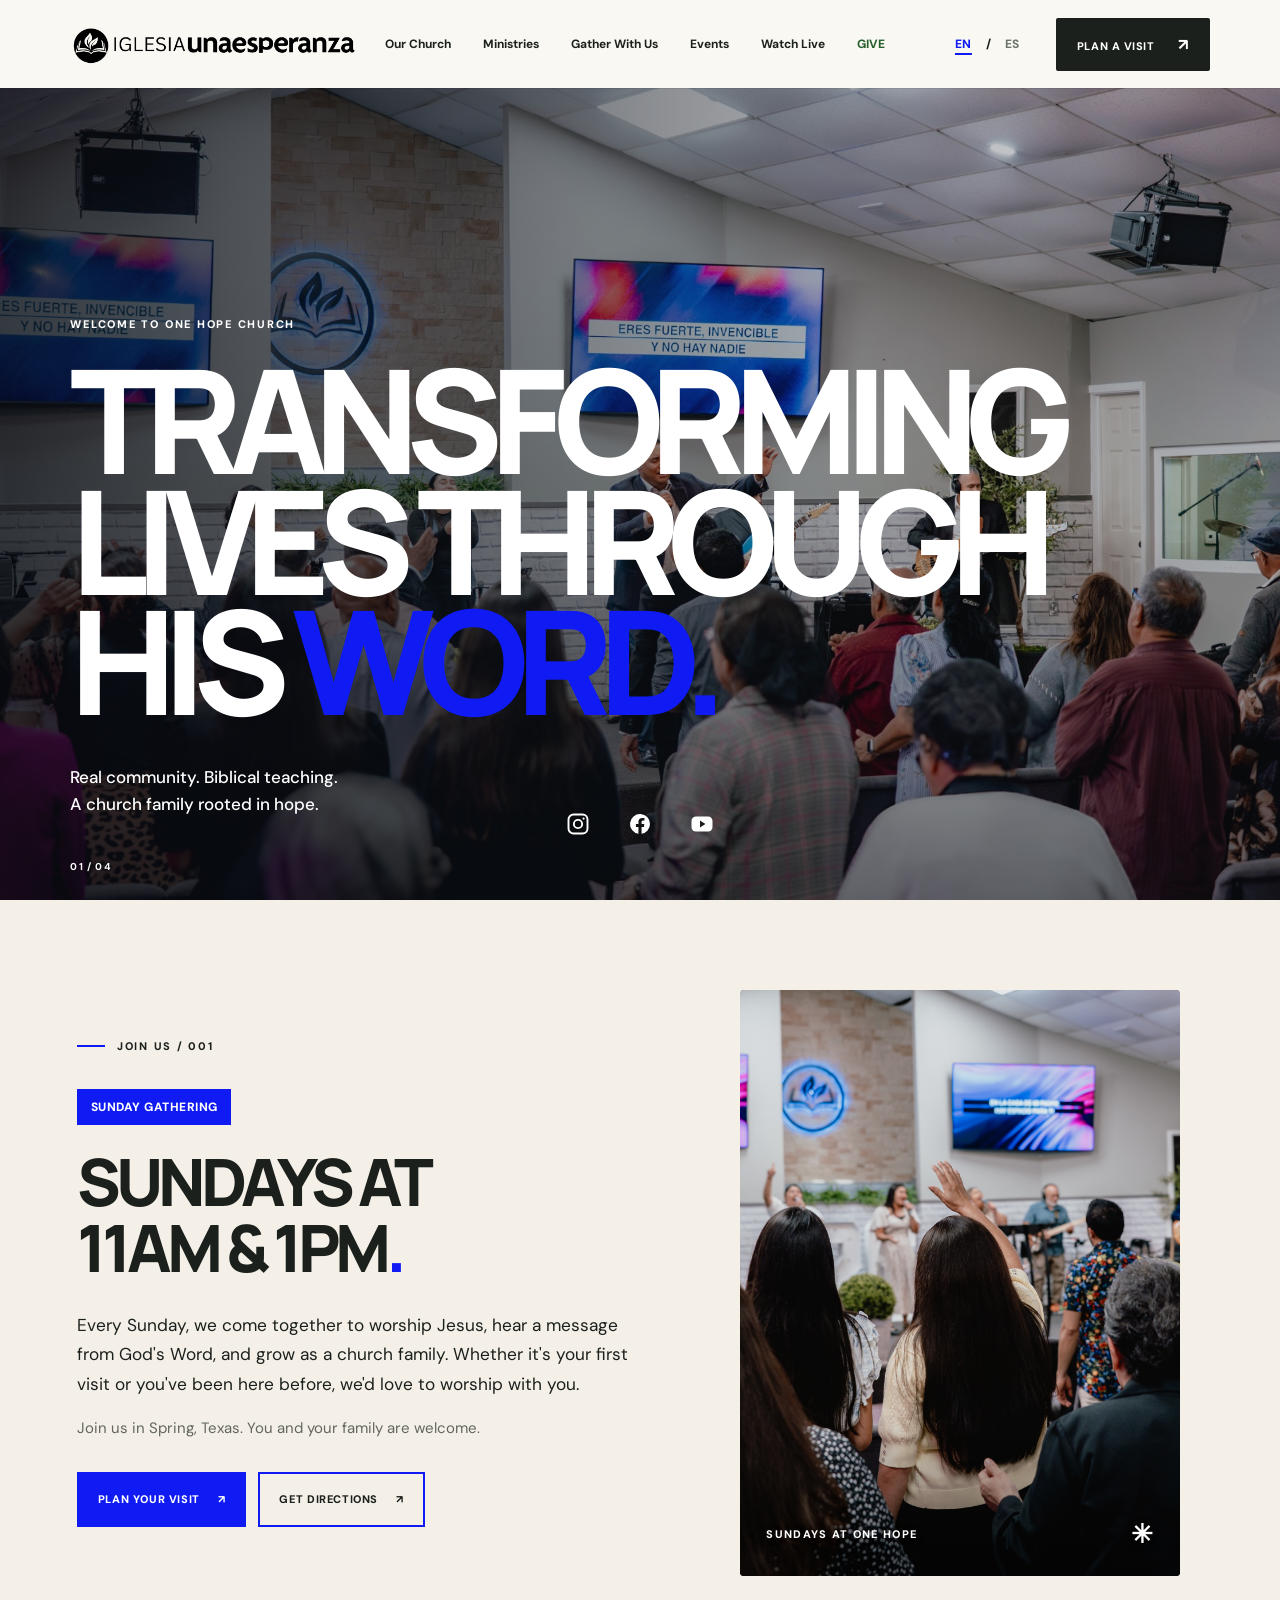
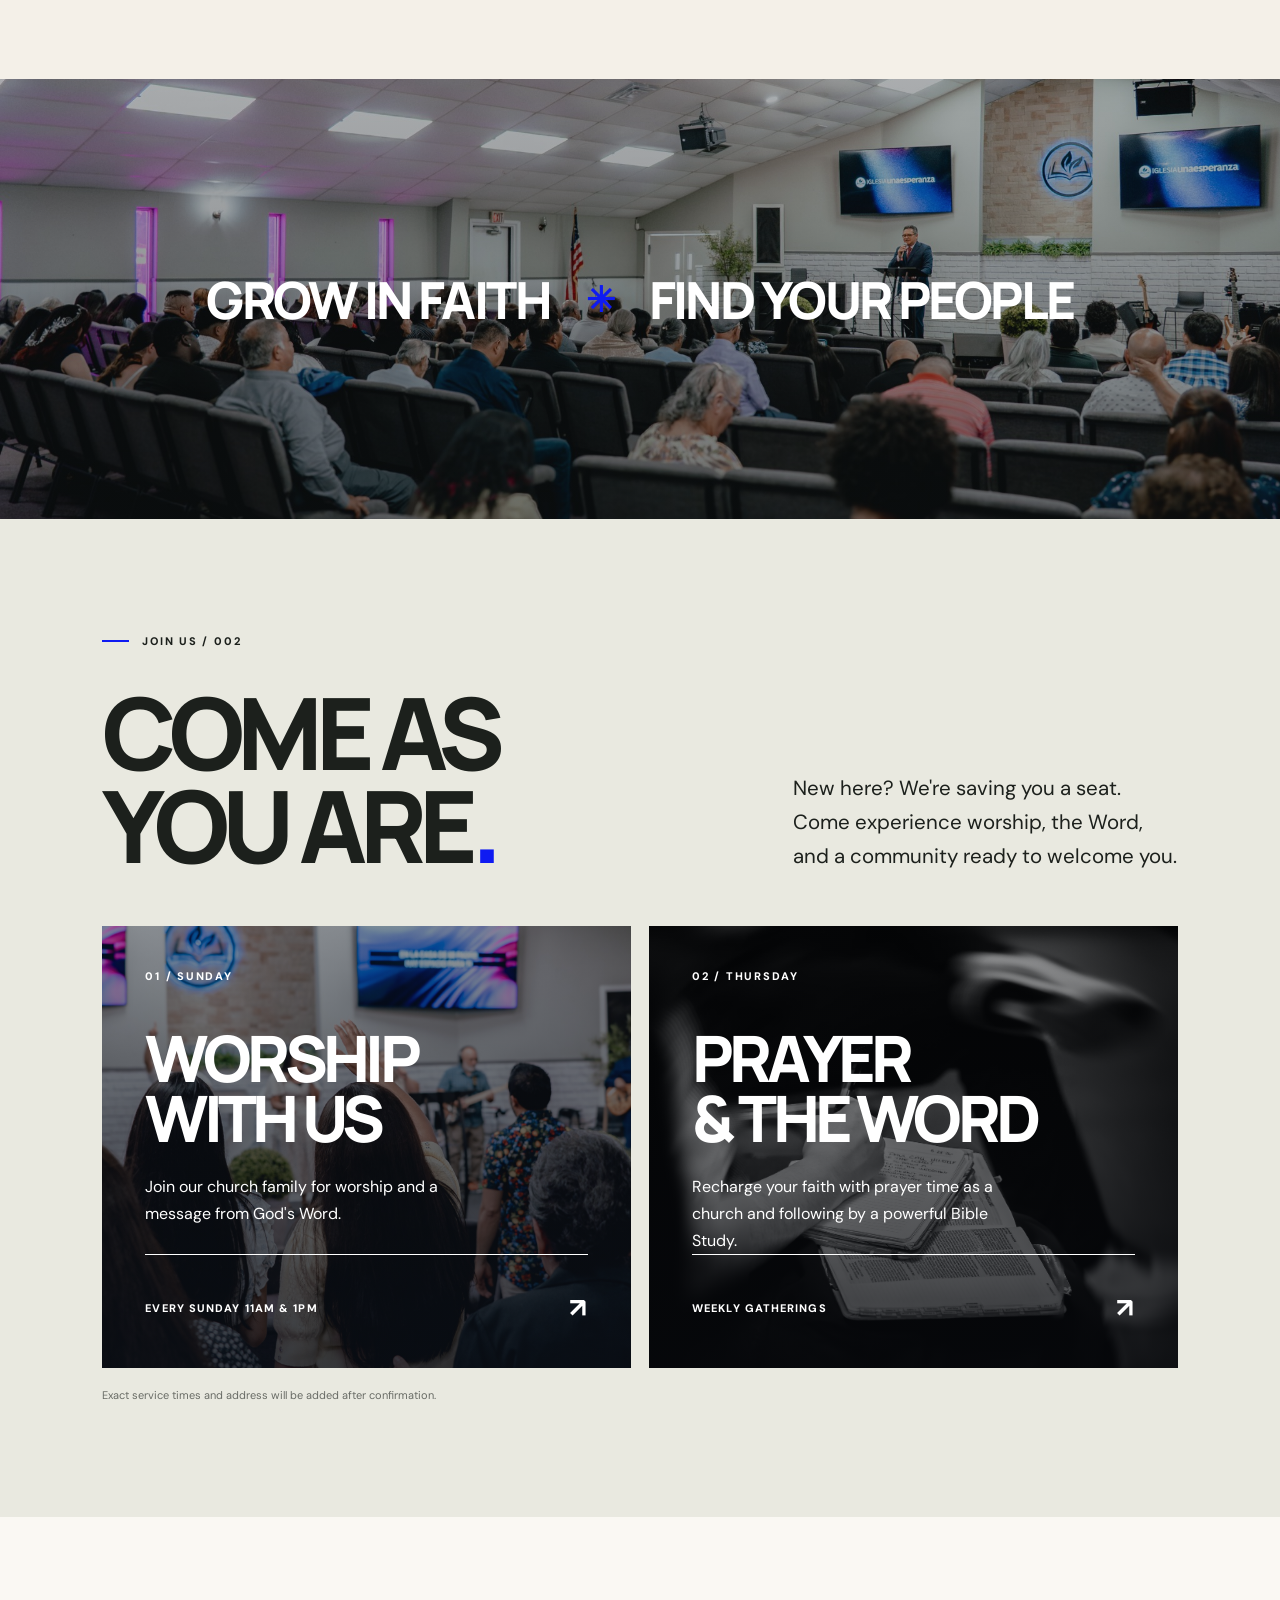
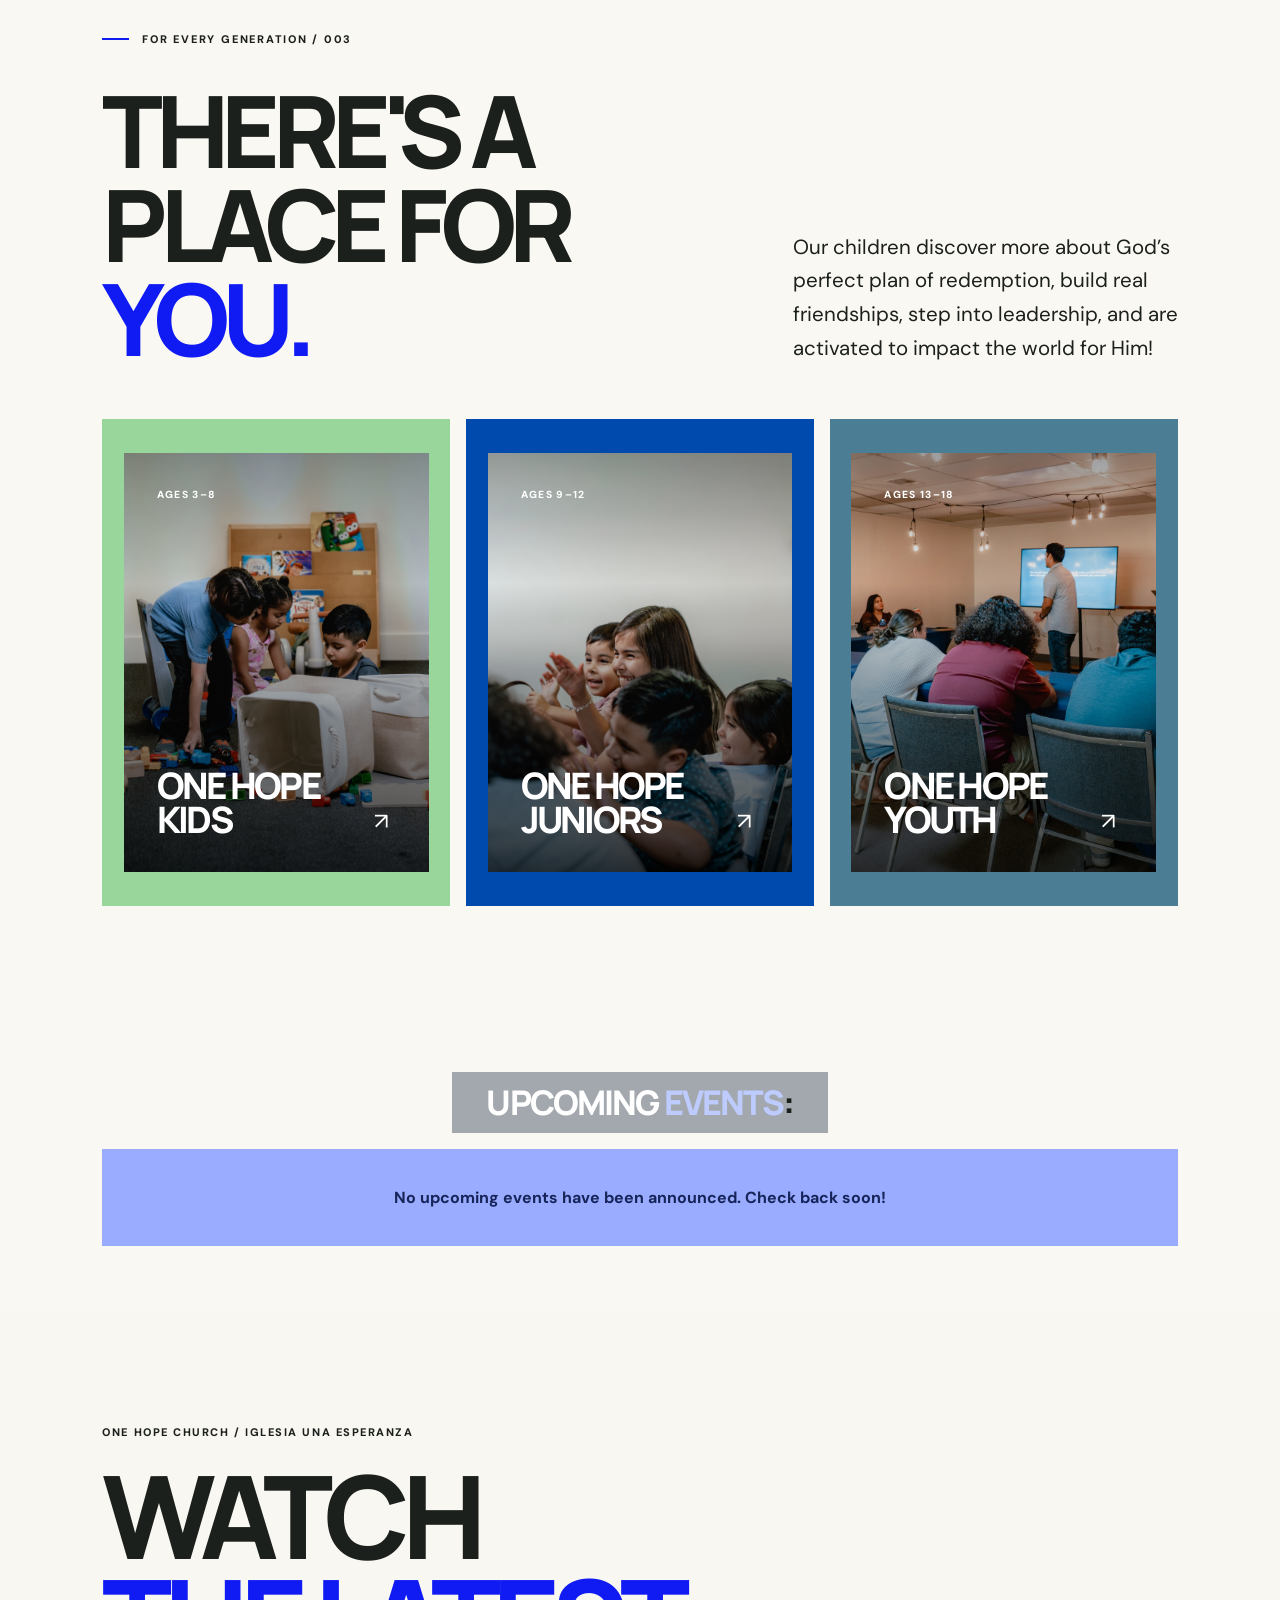
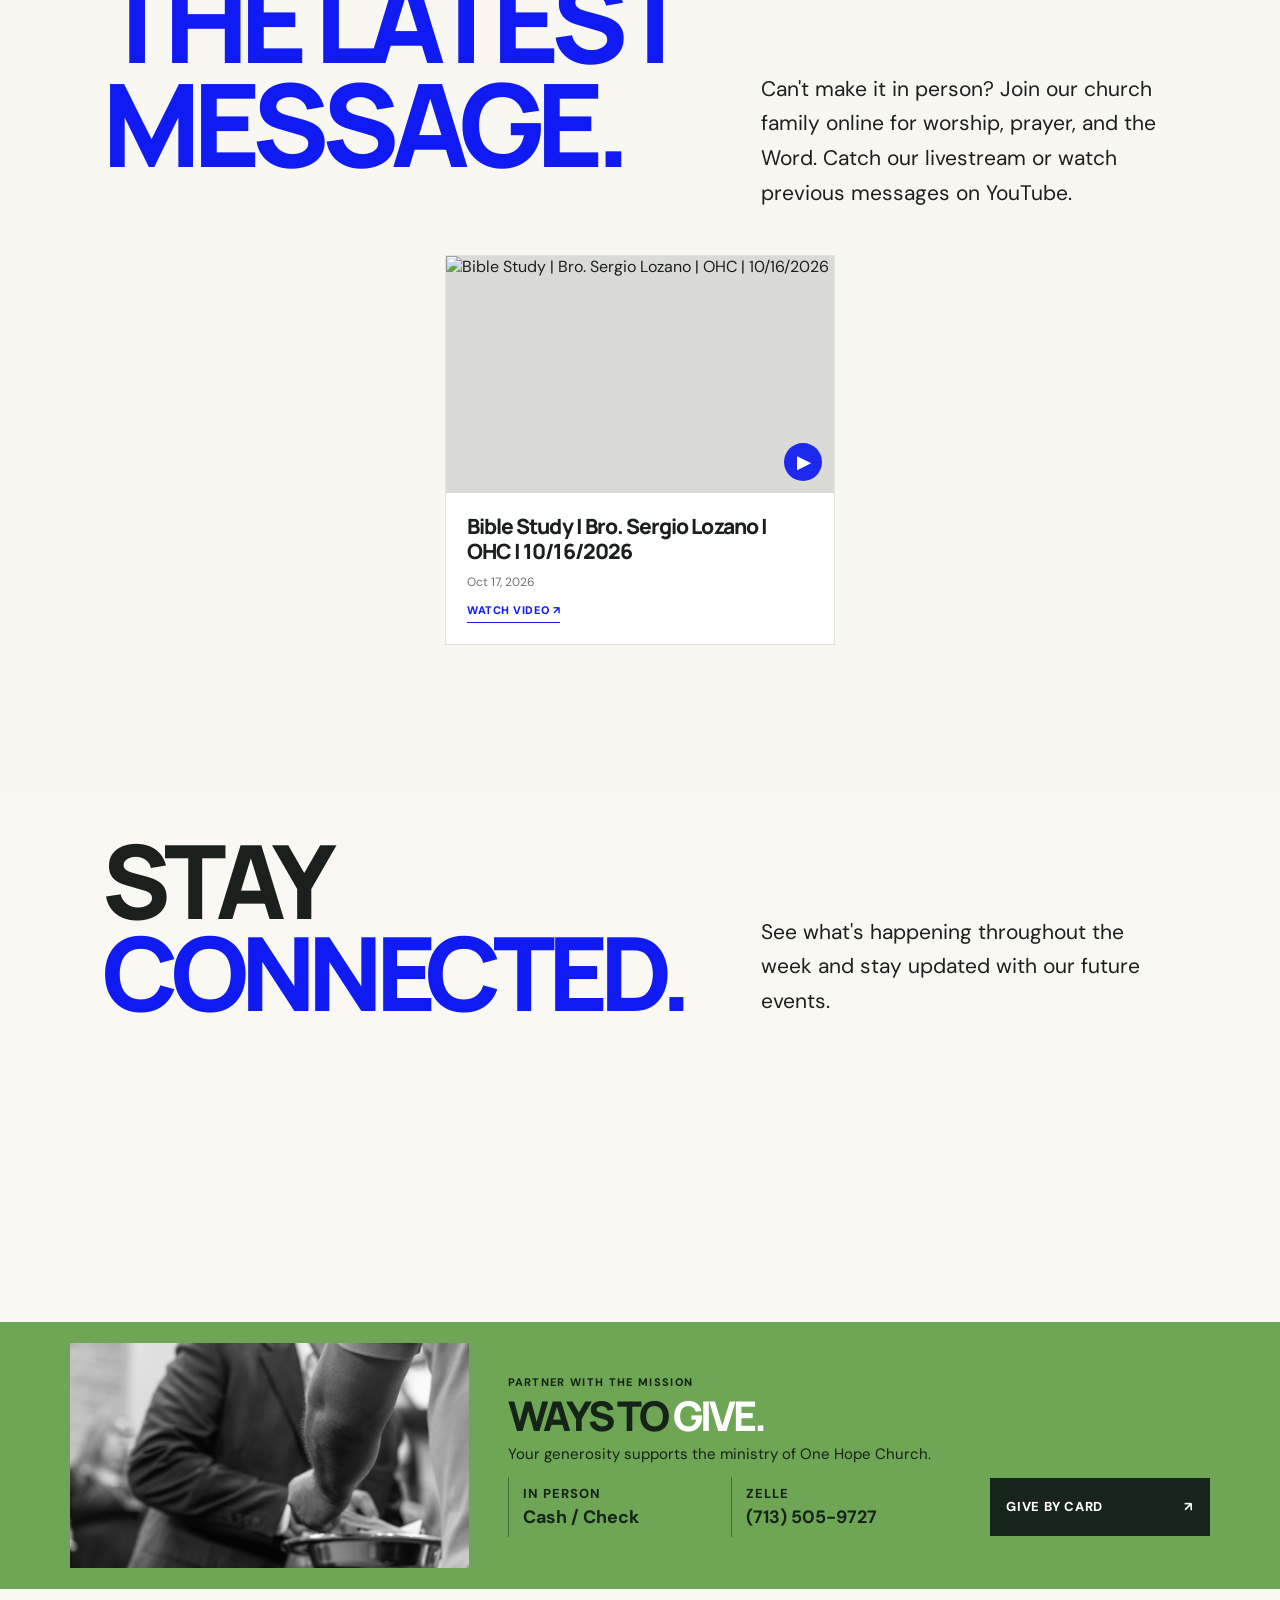
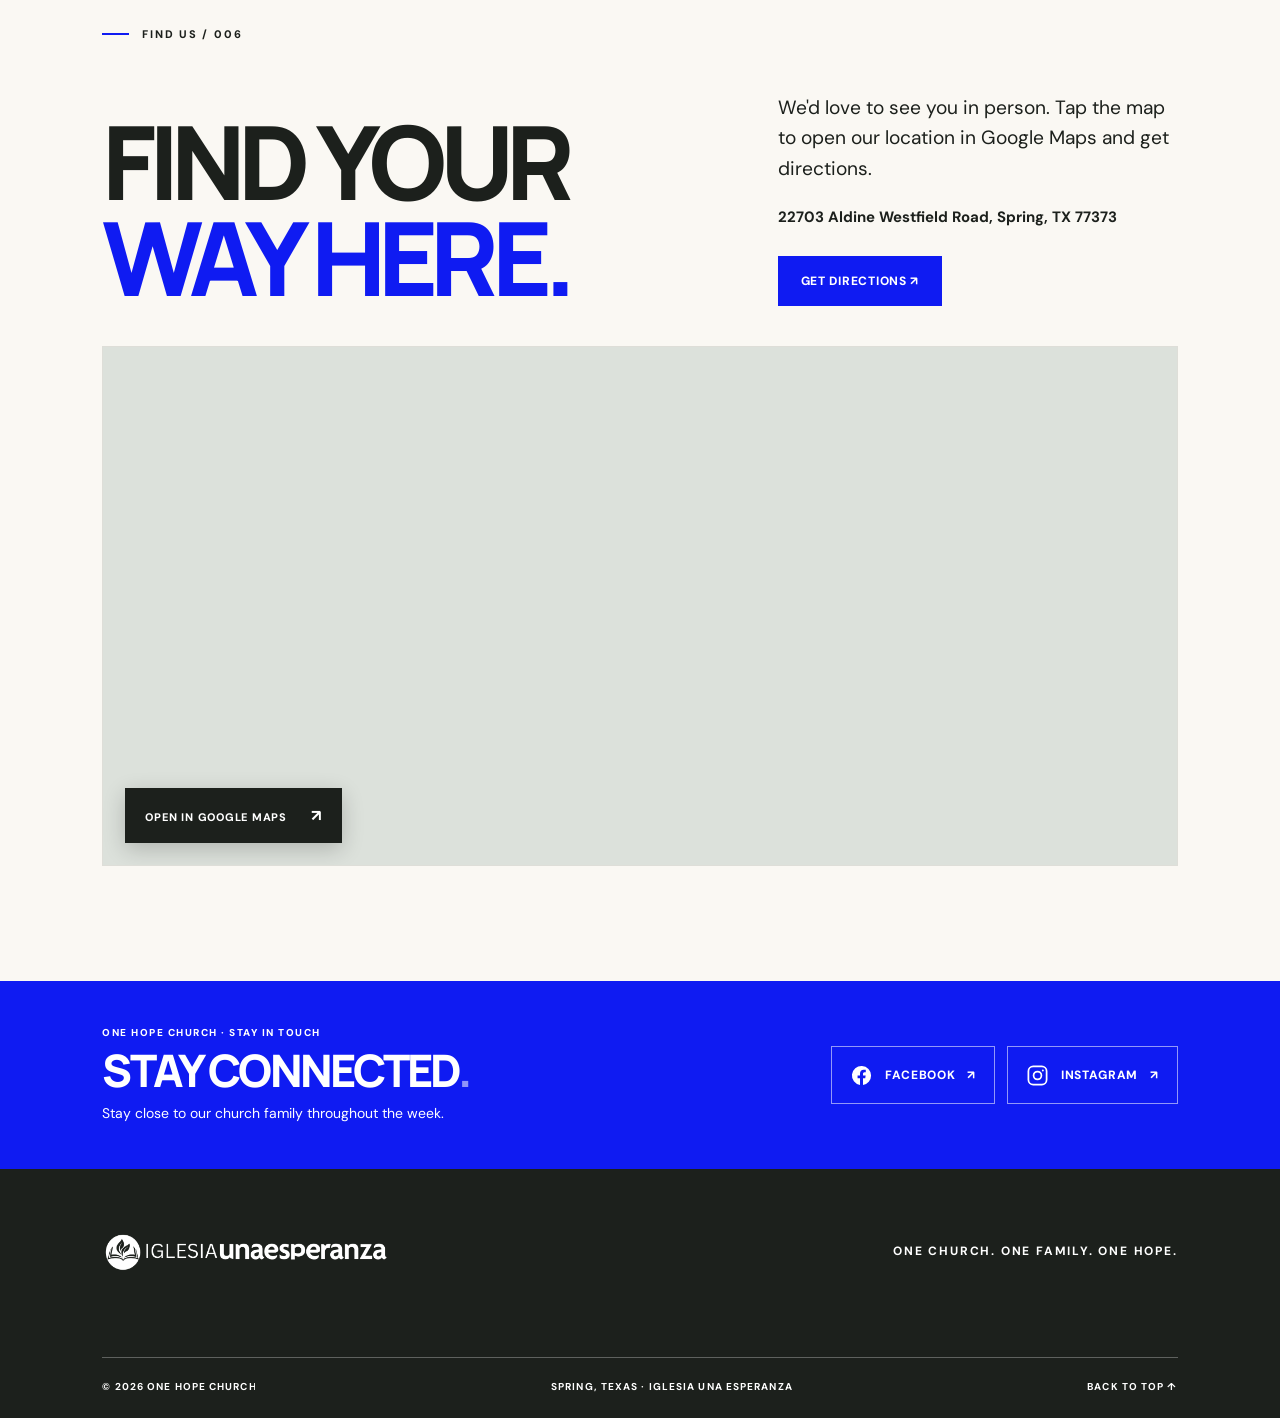
==== commit 40e7da34: "Show only the latest YouTube upload as one centered square" ====
--- a/index.html
+++ b/index.html
@@ -106,10 +106,21 @@
         <div><p class="watch-overline">ONE HOPE CHURCH / IGLESIA UNA ESPERANZA</p><h2 id="watch-heading">WATCH<br><em>THE LATEST MESSAGE.</em></h2></div>
         <p>Can't make it in person? Join our church family online for worship, prayer, and the Word. Catch our livestream or watch previous messages on YouTube.</p>
       </div>
-      <!-- Elfsight YouTube Gallery: loads the church's gallery from Elfsight -->
-      <div id="native-youtube-gallery" class="native-social-gallery native-youtube-gallery" aria-label="Latest One Hope Church YouTube videos" hidden></div>
-      <div class="youtube-gallery" aria-label="Iglesia Una Esperanza YouTube gallery">
-        <div class="elfsight-app-8e9f2fcd-f4a5-4d44-9476-198e8466a66b" data-elfsight-app-lazy></div>
+      <!-- Latest YouTube upload: single square, automatically replaced when a newer video is available. -->
+      <div id="native-youtube-gallery" class="native-social-gallery native-youtube-gallery" aria-label="Latest One Hope Church YouTube video">
+        <div class="native-social-grid">
+          <article class="native-social-card native-youtube-fallback">
+            <a class="native-social-photo" href="https://www.youtube.com/watch?v=xdXT4wodBh4" target="_blank" rel="noopener noreferrer" aria-label="Play latest church video: Bible Study | Bro. Sergio Lozano | OHC | 10/16/2026">
+              <img src="https://i.ytimg.com/vi/xdXT4wodBh4/hqdefault.jpg" alt="Bible Study | Bro. Sergio Lozano | OHC | 10/16/2026" loading="lazy" decoding="async">
+              <span class="native-social-photo-icon" aria-hidden="true">▶</span>
+            </a>
+            <div class="native-social-copy">
+              <h3 class="native-social-title">Bible Study | Bro. Sergio Lozano | OHC | 10/16/2026</h3>
+              <p class="native-social-date">Oct 17, 2026</p>
+              <a class="native-social-outbound" href="https://www.youtube.com/watch?v=xdXT4wodBh4" target="_blank" rel="noopener noreferrer">WATCH VIDEO ↗</a>
+            </div>
+          </article>
+        </div>
       </div>
       <div class="stream-links">
       </div>
--- a/styles.css
+++ b/styles.css
@@ -824,3 +824,47 @@
 @media(prefers-reduced-motion:reduce){
   .native-social-photo img{transition:none}
 }
+
+
+/* Only the newest YouTube upload, presented as one centered square. */
+.native-youtube-gallery {
+  width:100%;
+  max-width:390px;
+  margin:0 auto 36px;
+}
+.native-youtube-gallery .native-social-grid {
+  display:grid;
+  grid-template-columns:minmax(0,1fr);
+  gap:0;
+}
+.native-youtube-gallery .native-social-card {
+  width:100%;
+  aspect-ratio:1 / 1;
+  display:flex;
+  flex-direction:column;
+}
+.native-youtube-gallery .native-social-photo {
+  flex:0 0 61%;
+  height:61%;
+  aspect-ratio:auto;
+}
+.native-youtube-gallery .native-social-copy {
+  min-height:0;
+  flex:1 1 auto;
+  padding:clamp(14px,2vw,21px);
+  gap:8px;
+}
+.native-youtube-gallery .native-social-title {
+  font-size:clamp(16px,2vw,21px);
+  -webkit-line-clamp:2;
+}
+.native-youtube-gallery .native-social-date {
+  font-size:12px;
+}
+.native-youtube-gallery .native-social-outbound {
+  font-size:11px;
+}
+@media(max-width:520px) {
+  .native-youtube-gallery { max-width:min(100%,370px); }
+  .native-youtube-gallery .native-social-grid {grid-template-columns:minmax(0,1fr)}
+}
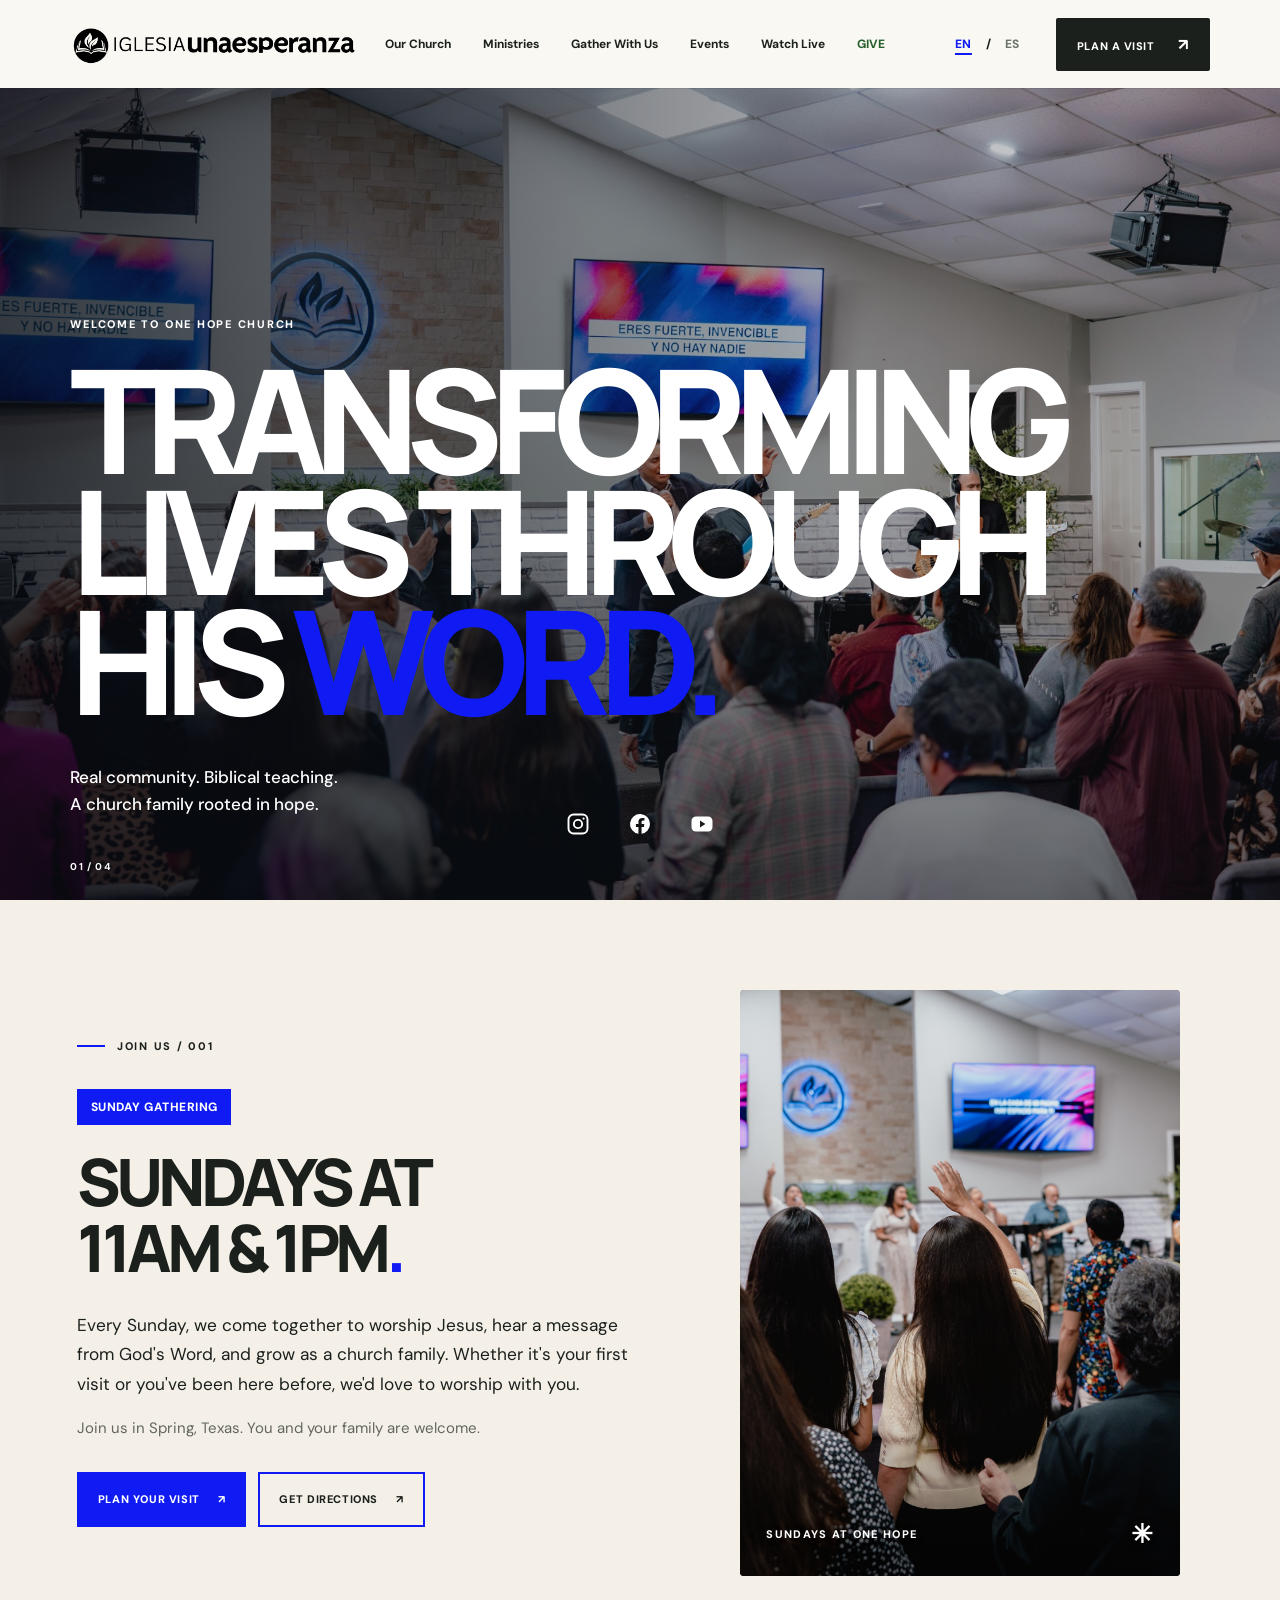
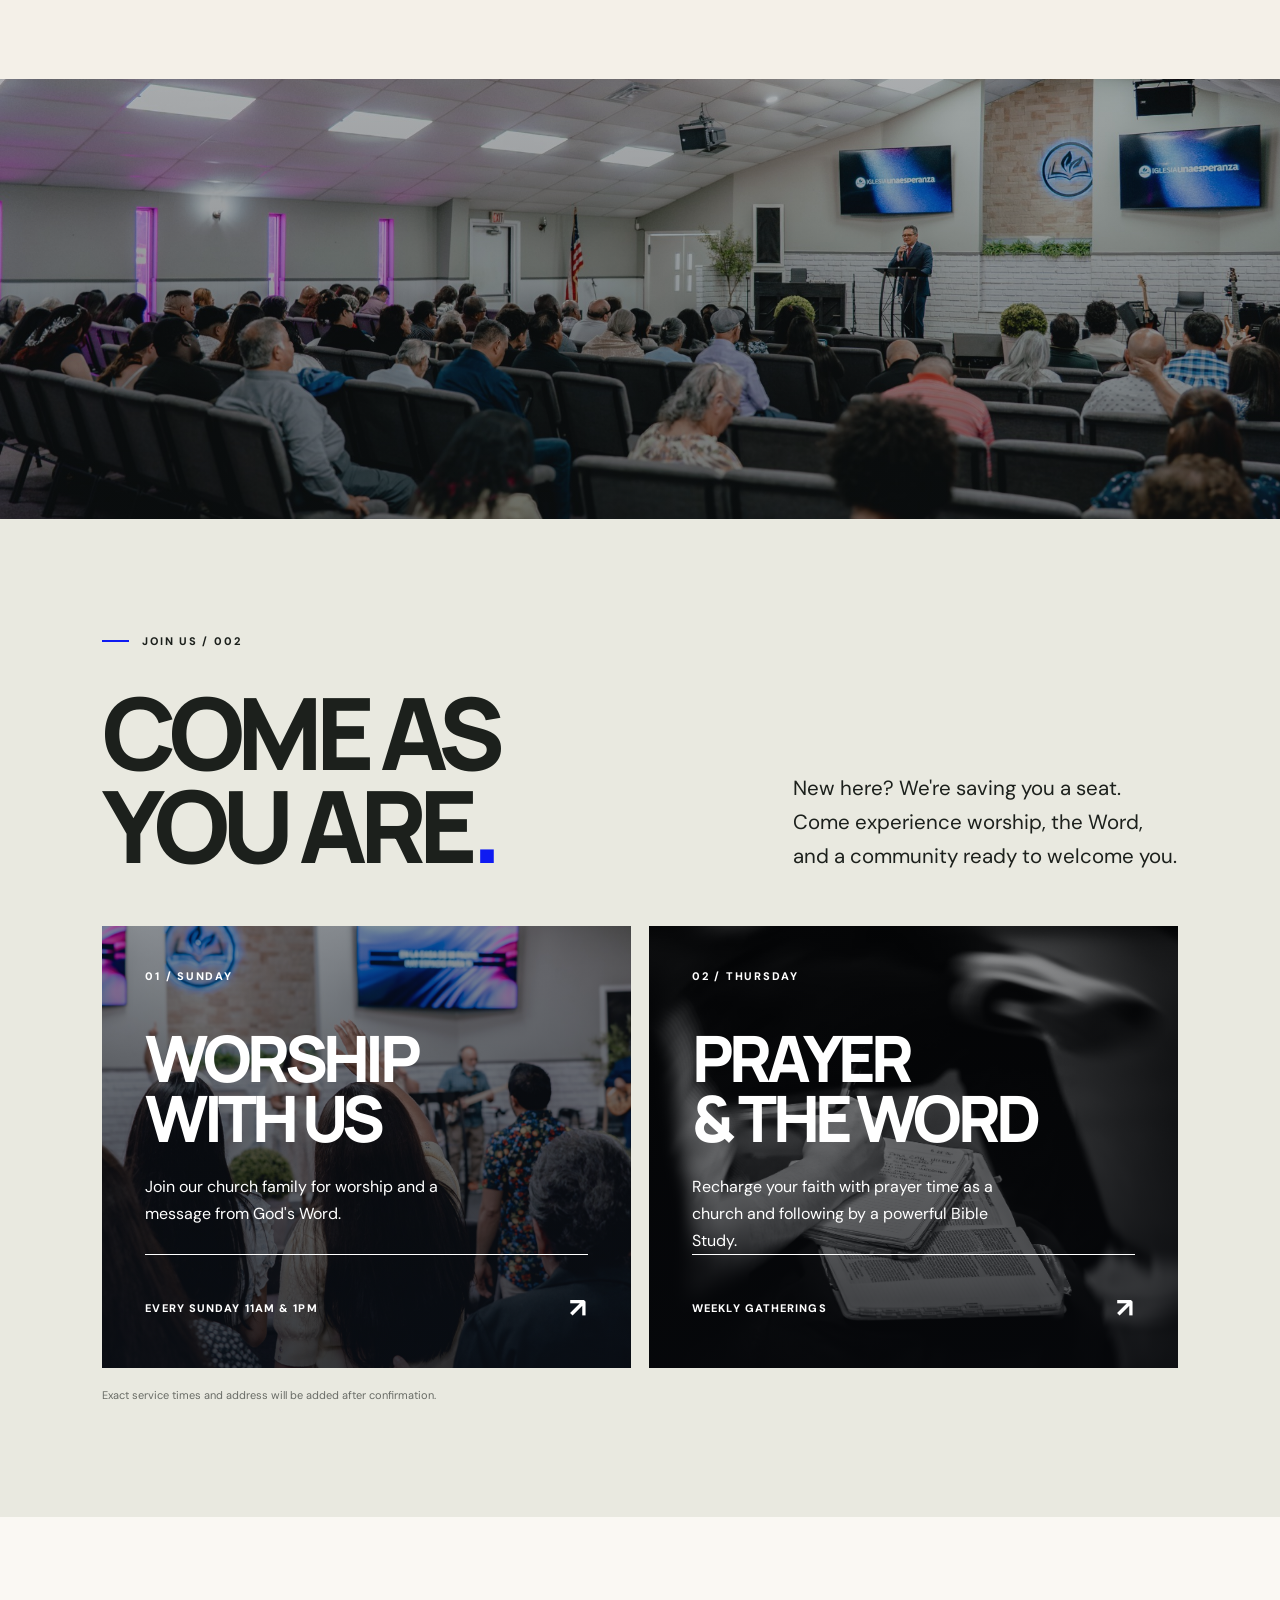
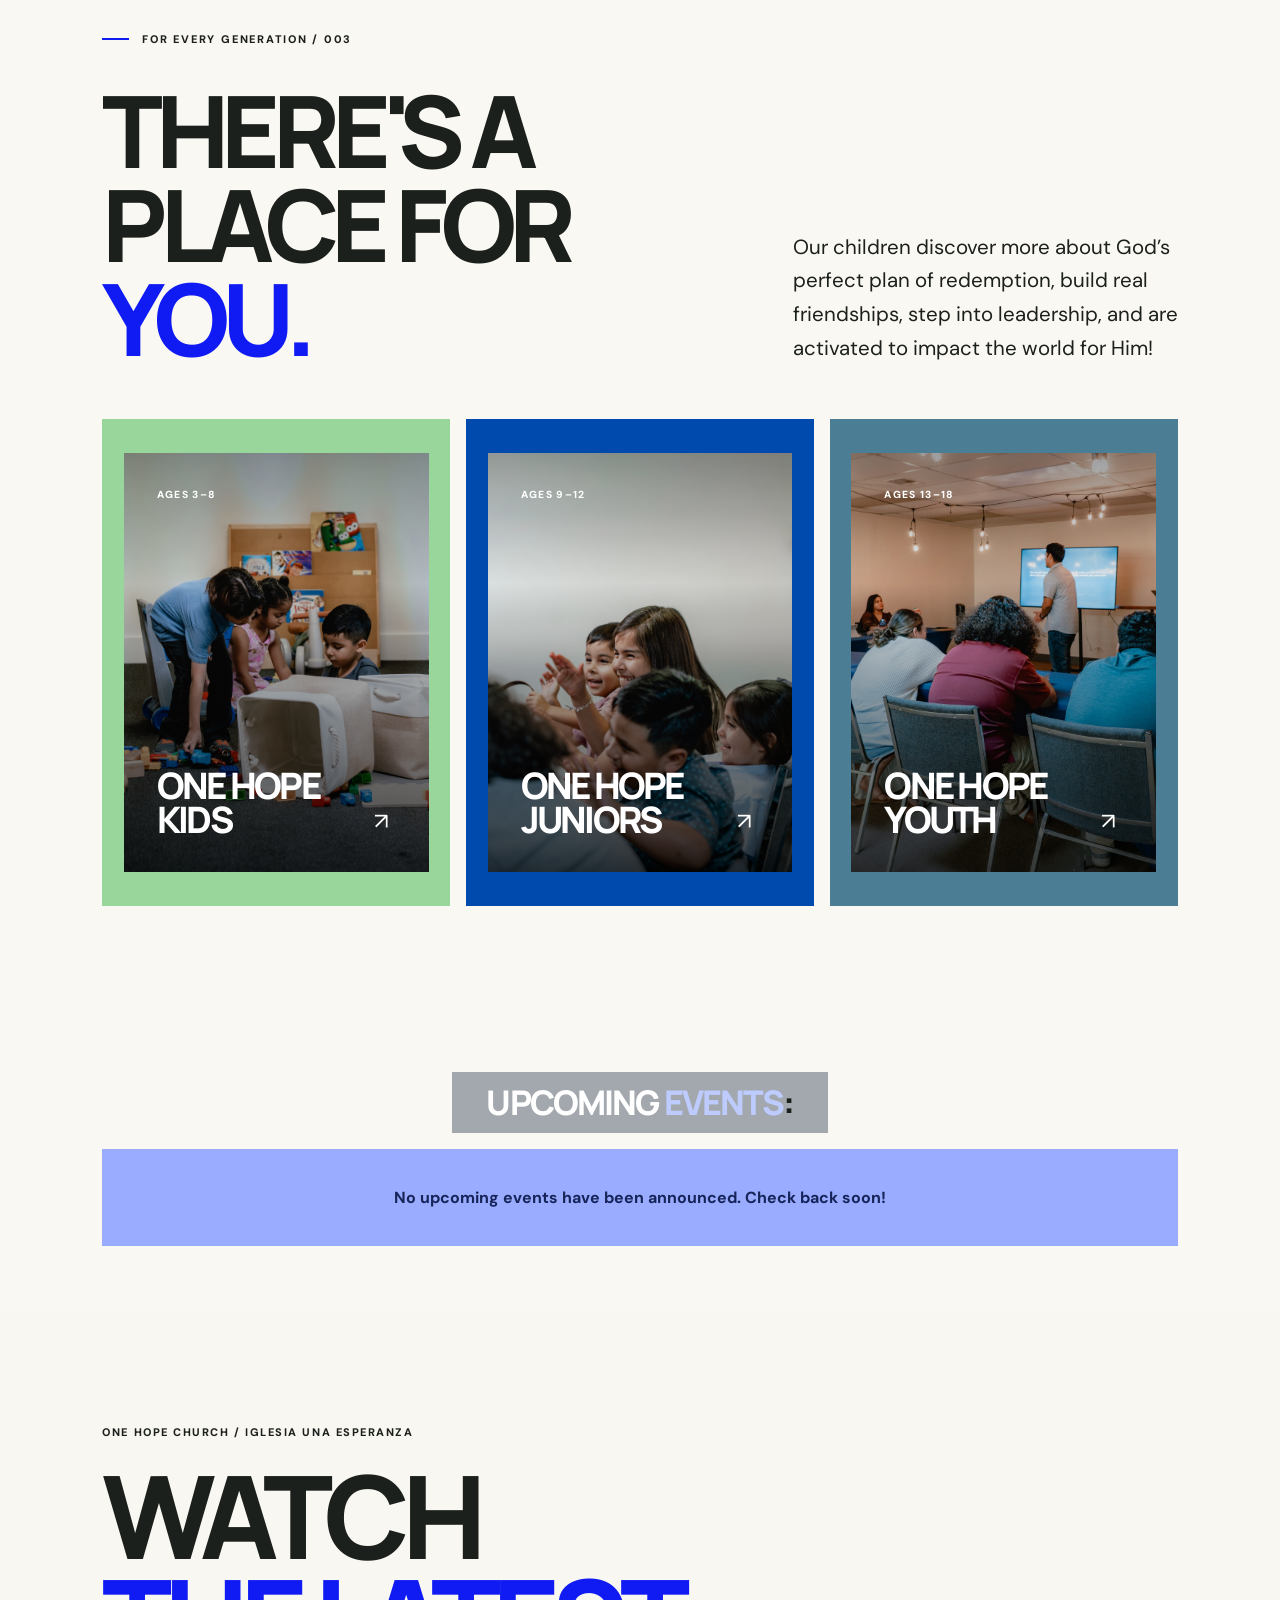
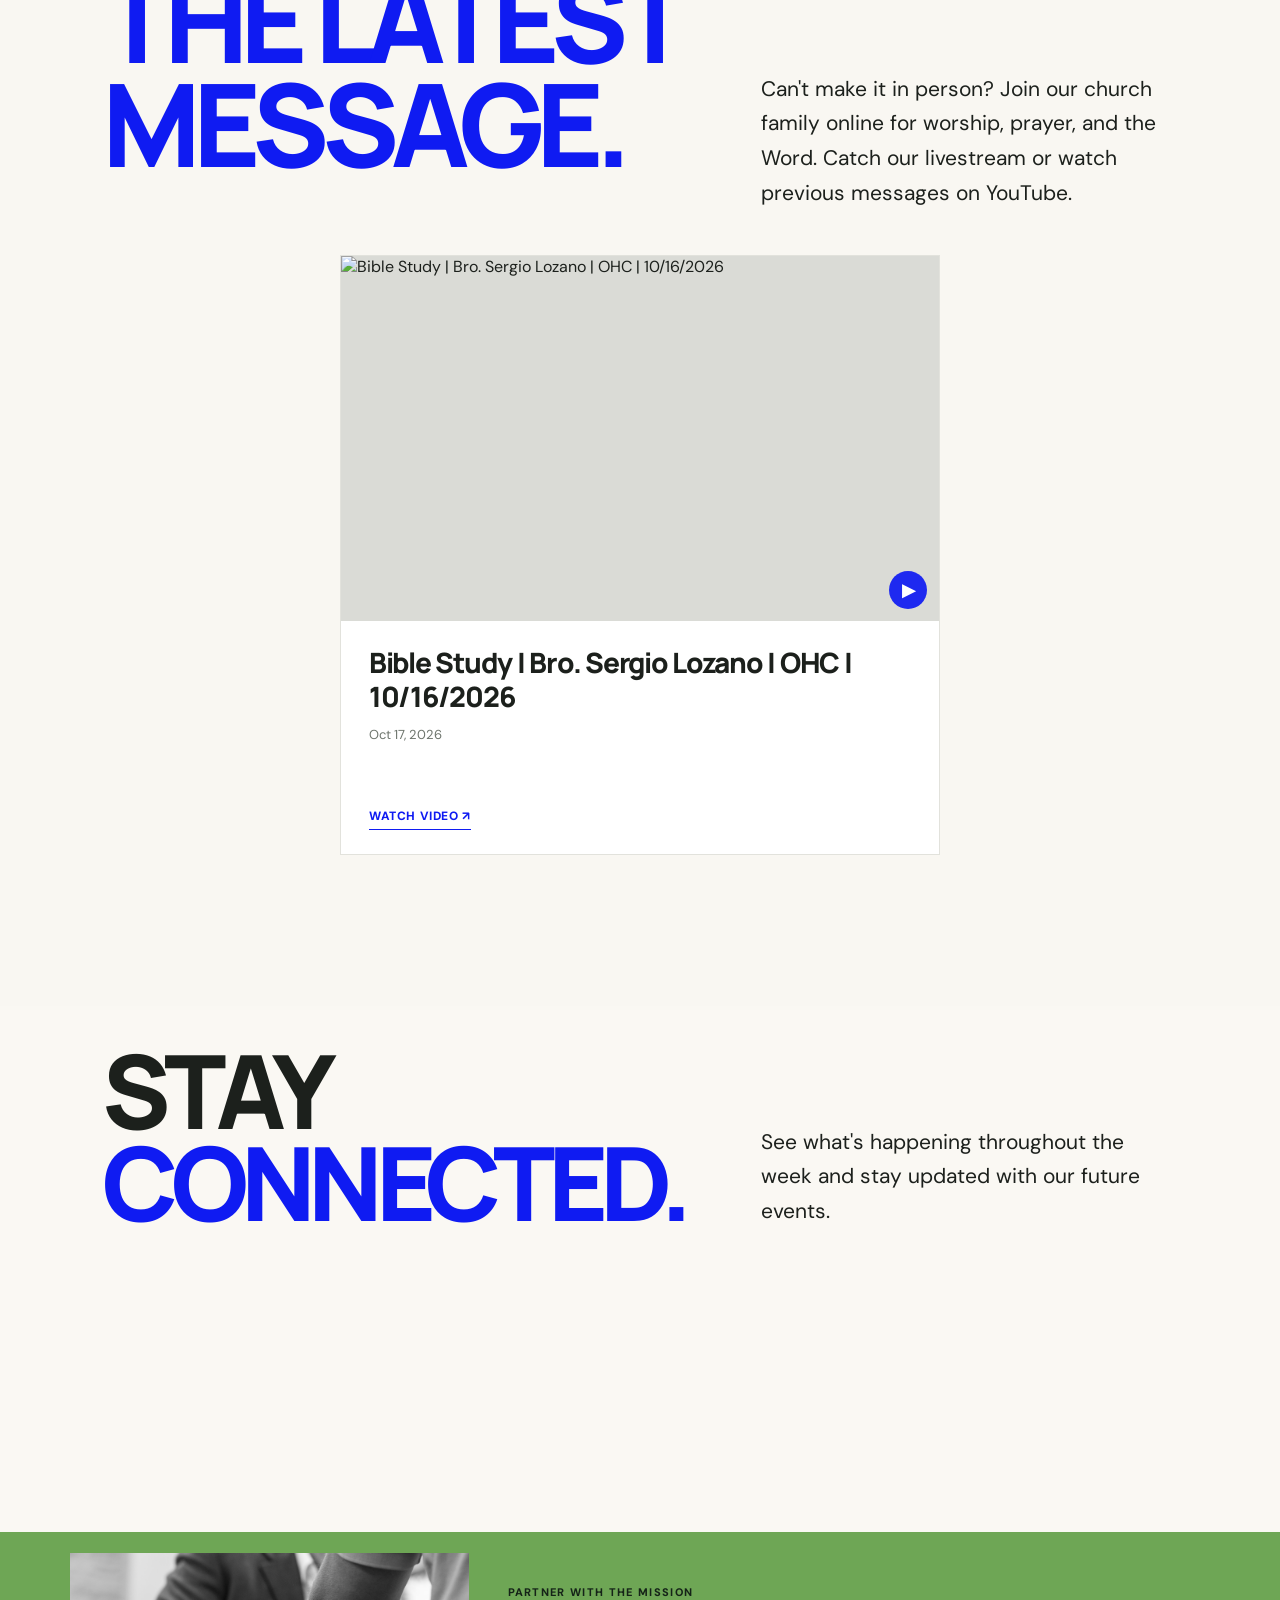
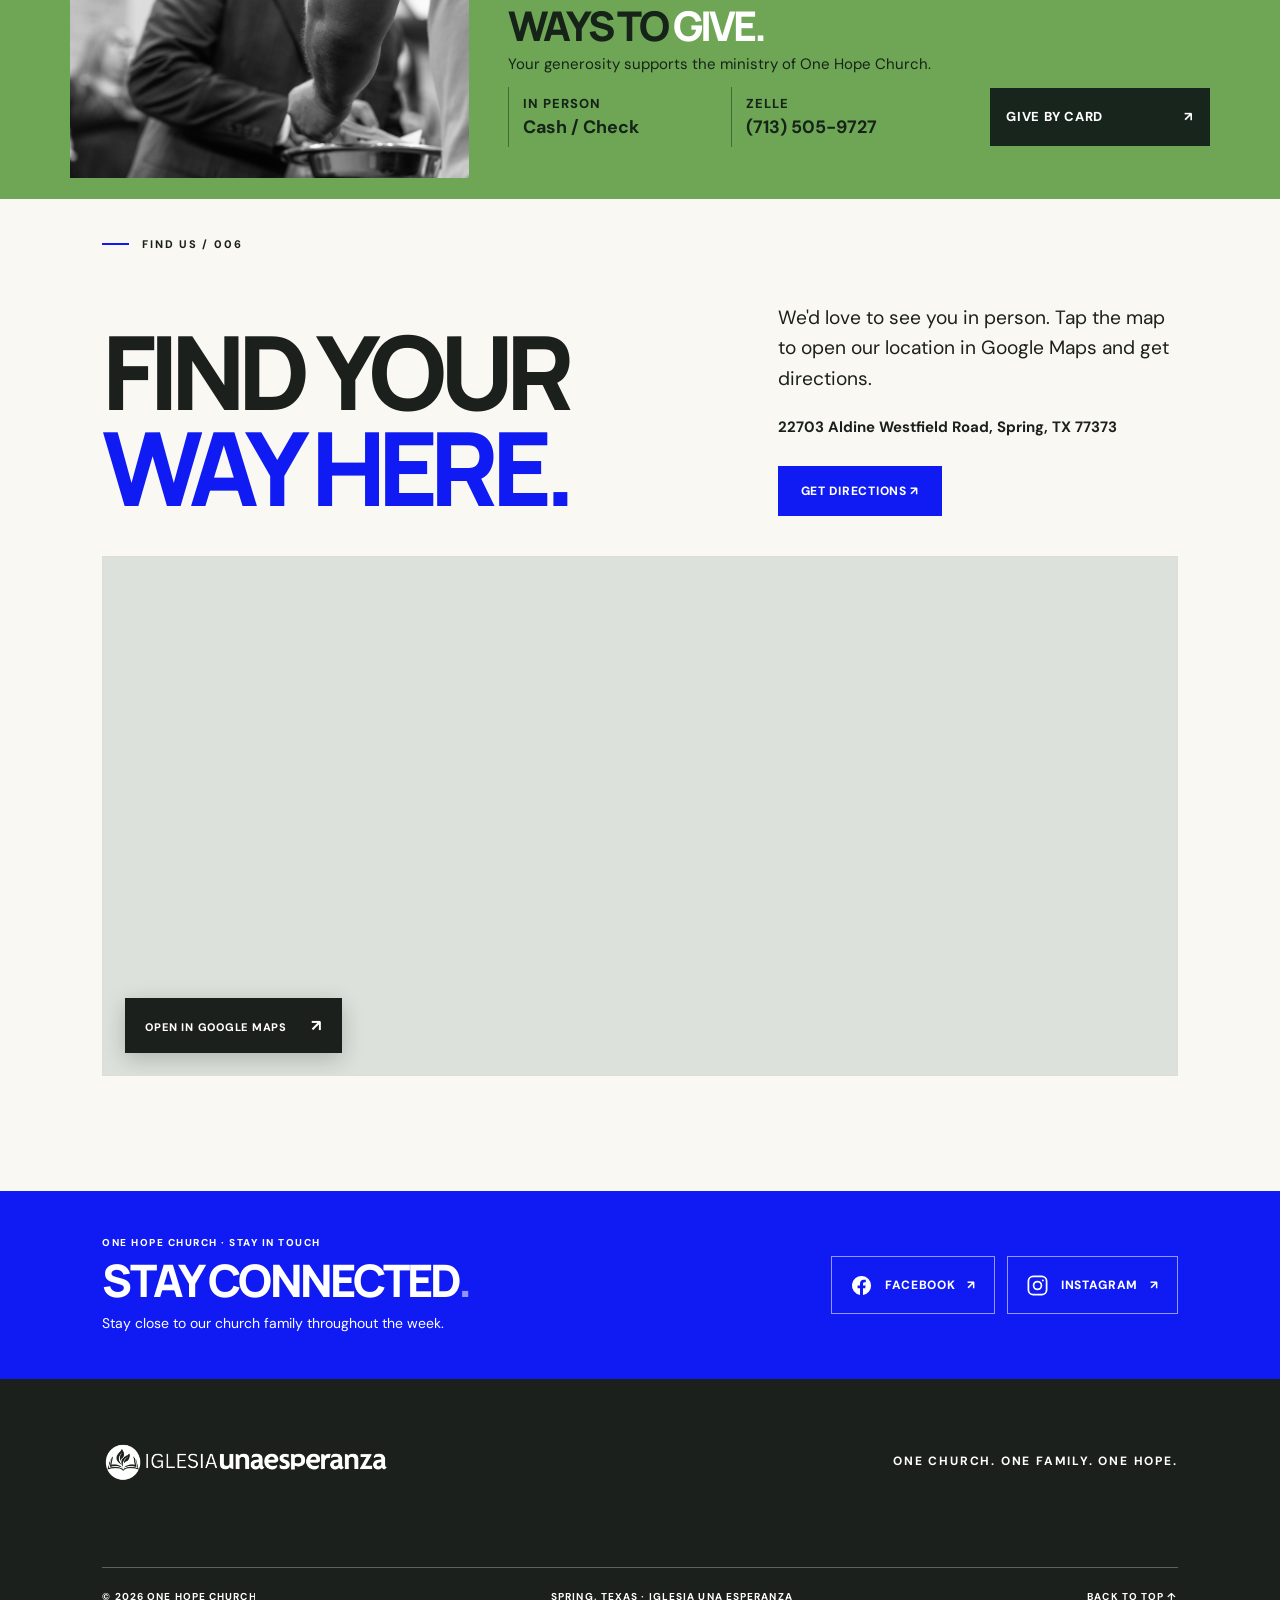
==== commit cd52e9ec: "Prepare slim thankful collage banner and remove old overlay copy" ====
--- a/index.html
+++ b/index.html
@@ -71,7 +71,7 @@
         <div class="sunday-feature-media-label">SUNDAYS AT ONE HOPE <span aria-hidden="true">✳</span></div>
       </div>
     </section>
-    <section class="photo-band" aria-label="Church community"><div class="photo-band-inner"><span>GROW IN FAITH</span><span class="mini-star">✳</span><span>FIND YOUR PEOPLE</span></div></section>
+    <section class="photo-band photo-band-thankful" aria-label="Church family collage: God, we are thankful"></section>
     <section class="gather section-pad" id="gather"><div class="section-heading"><div><div class="section-kicker"><span class="kicker-line"></span> JOIN US / 002</div><h2>COME AS<br>YOU ARE<span class="orange">.</span></h2></div><p>New here? We're saving you a seat. Come experience worship, the Word, and a community ready to welcome you.</p></div><div class="schedule-grid"><article class="schedule-card"><span class="small-label">01 / SUNDAY</span><h3>WORSHIP<br>WITH US</h3><p>Join our church family for worship and a message from God's Word.</p><div class="schedule-bottom"><span>EVERY SUNDAY 11AM & 1PM</span><span class="schedule-icon">↗</span></div></article><article class="schedule-card schedule-card-dark"><span class="small-label">02 / THURSDAY</span><h3>PRAYER<br>& THE WORD</h3><p>Recharge your faith with prayer time as a church and following by a powerful Bible Study.</p><div class="schedule-bottom"><span>WEEKLY GATHERINGS</span><span class="schedule-icon">↗</span></div></article></div><p class="editor-note">Exact service times and address will be added after confirmation.</p></section>
     <section class="ministries section-pad" id="ministries">
       <div class="section-heading">
--- a/styles.css
+++ b/styles.css
@@ -868,3 +868,23 @@
   .native-youtube-gallery { max-width:min(100%,370px); }
   .native-youtube-gallery .native-social-grid {grid-template-columns:minmax(0,1fr)}
 }
+
+/* Desktop-only enlargement of the latest YouTube video square. */
+@media (min-width: 961px) {
+  .native-youtube-gallery {
+    max-width: 600px;
+  }
+  .native-youtube-gallery .native-social-copy {
+    padding: 24px 28px;
+    gap: 12px;
+  }
+  .native-youtube-gallery .native-social-title {
+    font-size: clamp(23px, 2.3vw, 28px);
+  }
+  .native-youtube-gallery .native-social-date {
+    font-size: 13px;
+  }
+  .native-youtube-gallery .native-social-outbound {
+    font-size: 12px;
+  }
+}
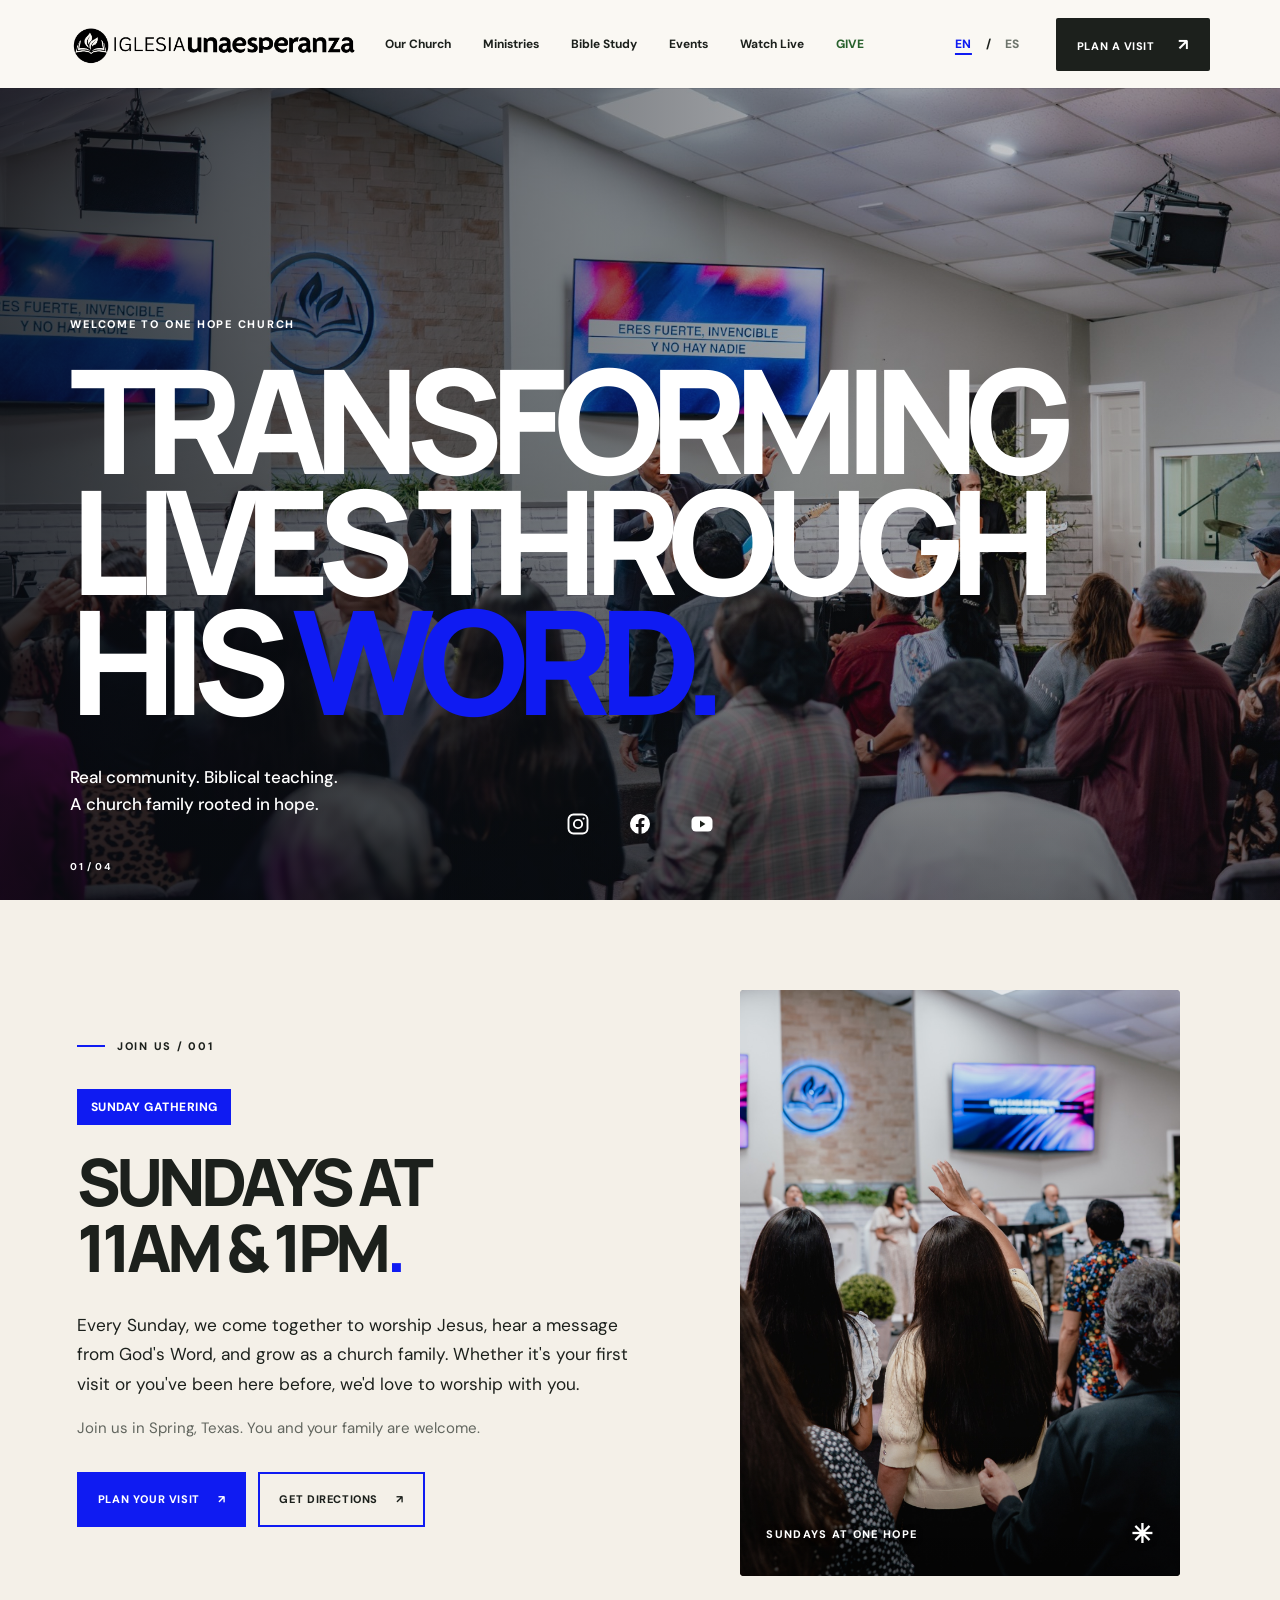
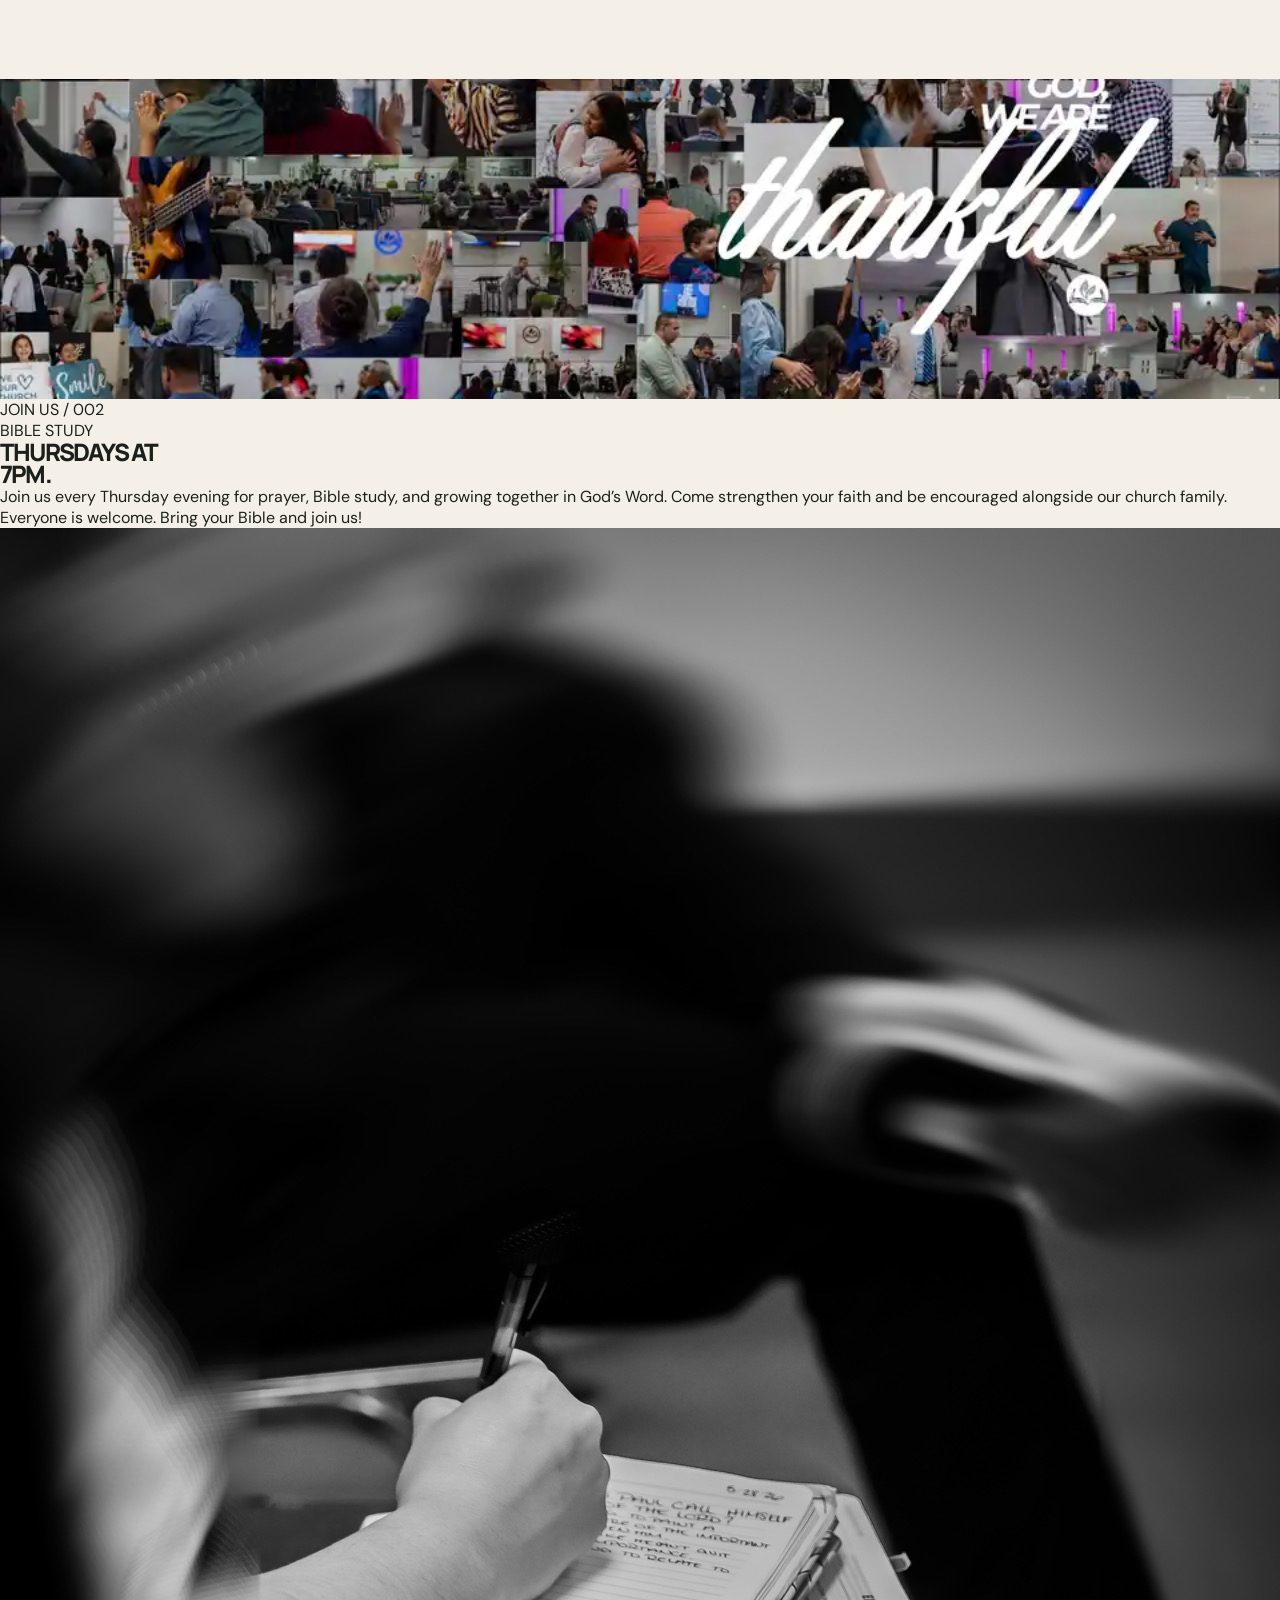
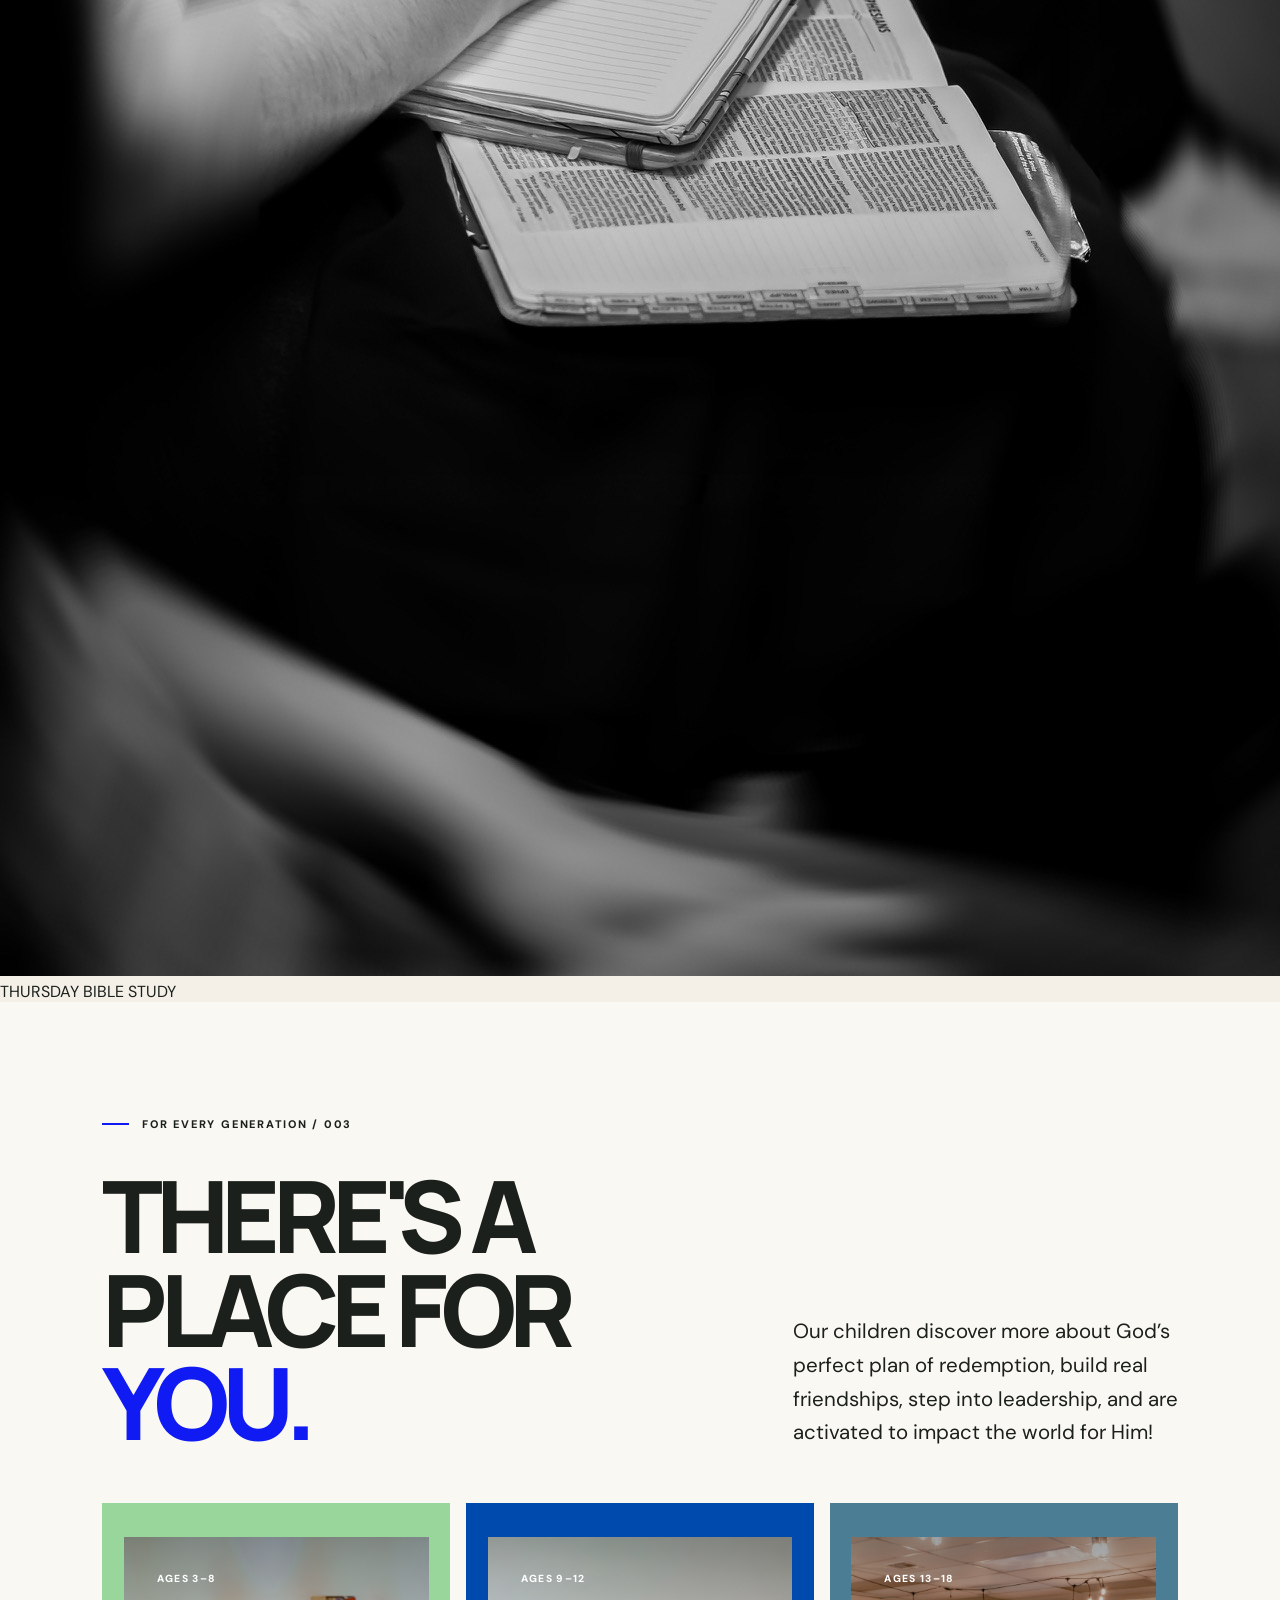
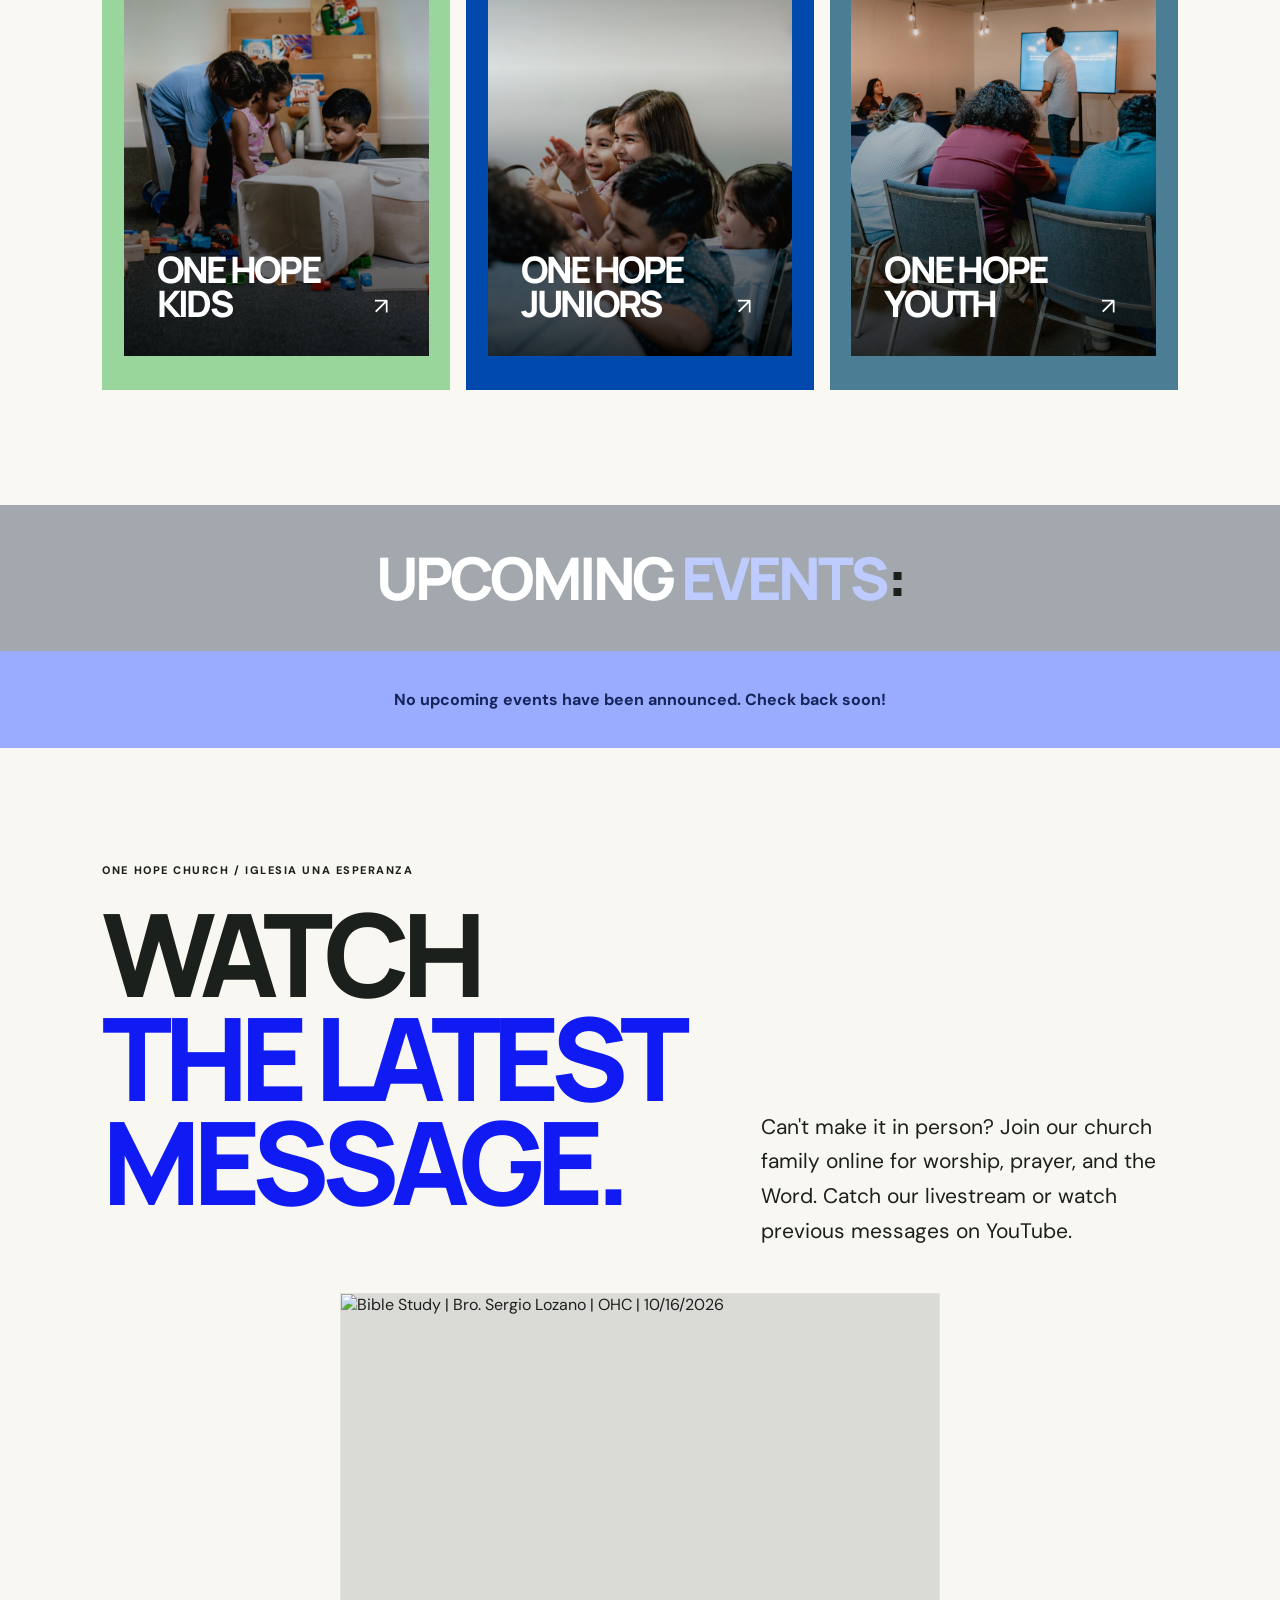
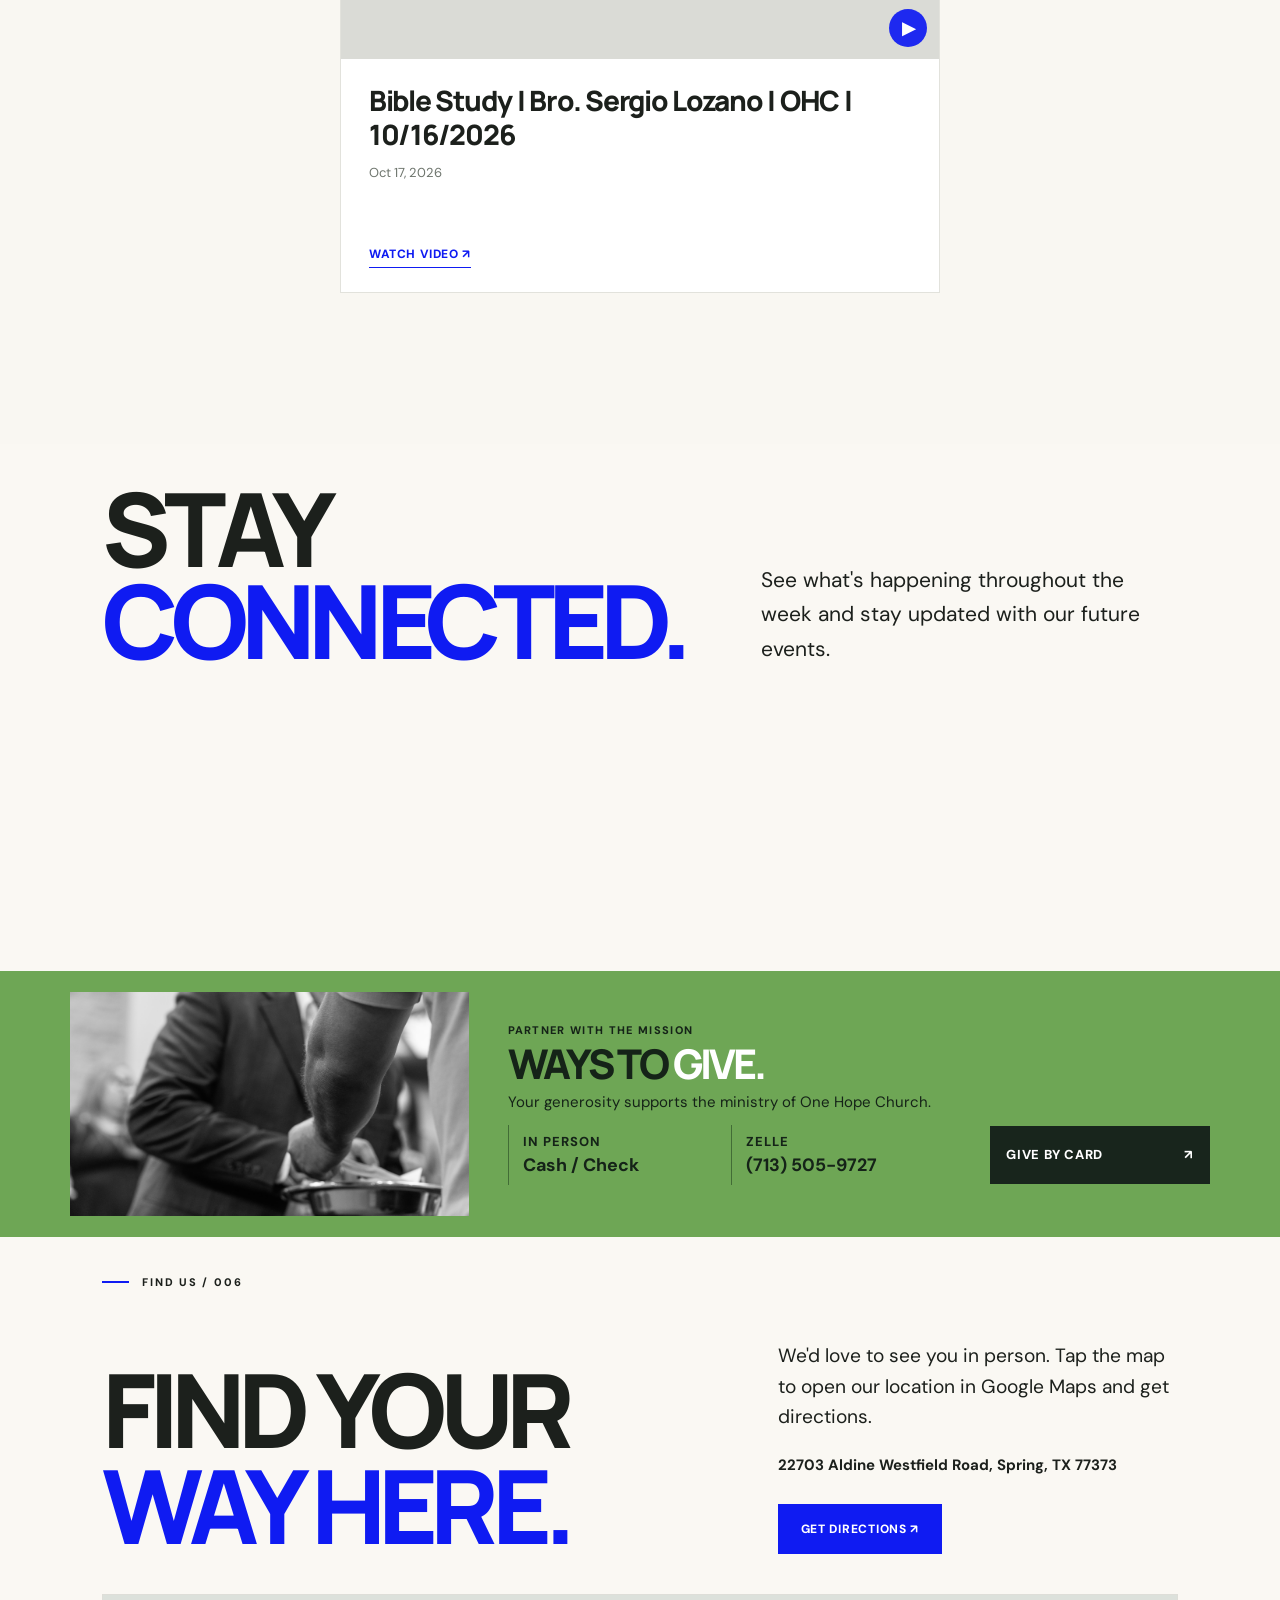
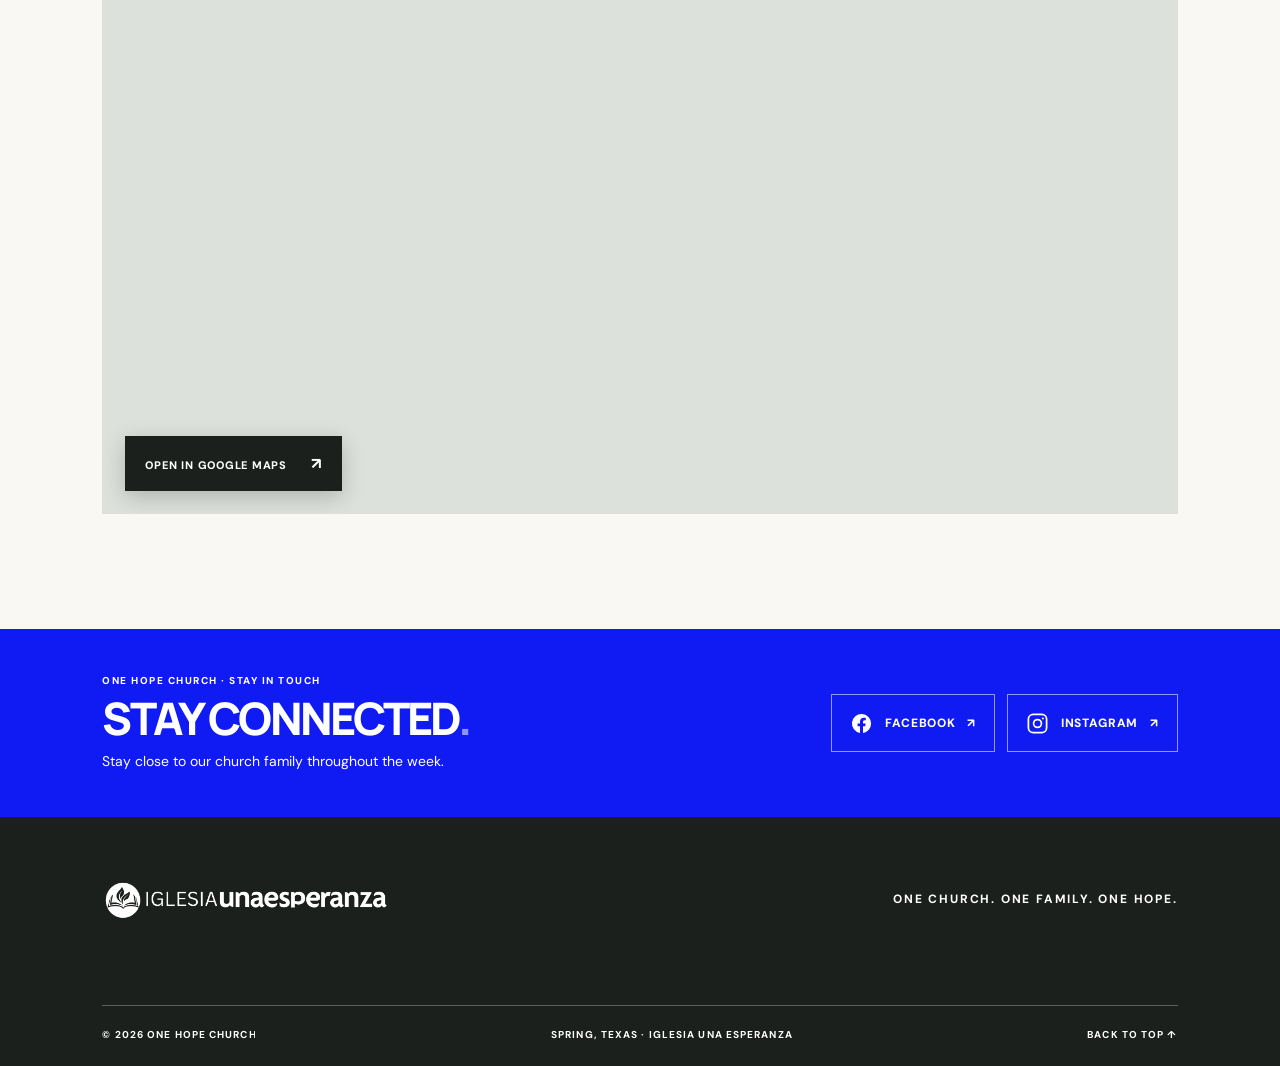
==== commit 5e7c7580: "Feature Thursday Bible Study with bilingual menu anchor and Sunday-inspired design" ====
--- a/index.html
+++ b/index.html
@@ -17,12 +17,12 @@
   <a class="skip-link" href="#main">Skip to content</a>
   <header class="site-header" id="top">
     <a class="brand" href="#top" aria-label="One Hope Church home"><img class="church-logo" src="images/church-logo.png" alt="Iglesia Una Esperanza" /></a>
-    <nav class="desktop-nav" aria-label="Main navigation"><a href="#about">Our Church</a><a href="#ministries">Ministries</a><a href="#gather">Gather With Us</a><a href="#announcements">Events</a><a href="#watch">Watch Live</a><a class="nav-give" href="#give">GIVE</a></nav>
+    <nav class="desktop-nav" aria-label="Main navigation"><a href="#about">Our Church</a><a href="#ministries">Ministries</a><a href="#bible-study">Bible Study</a><a href="#announcements">Events</a><a href="#watch">Watch Live</a><a class="nav-give" href="#give">GIVE</a></nav>
     <div class="lang-switch" role="group" aria-label="Website language"><button type="button" class="lang-btn" data-lang="en" aria-pressed="true">EN</button><span aria-hidden="true">/</span><button type="button" class="lang-btn" data-lang="es" aria-pressed="false">ES</button></div>
     <a class="header-cta" href="#location">PLAN A VISIT <span aria-hidden="true">↗</span></a>
     <button class="menu-toggle" id="menu-toggle" type="button" aria-expanded="false" aria-controls="mobile-nav" aria-label="Open menu"><span></span><span></span></button>
   </header>
-  <nav class="mobile-nav" id="mobile-nav" aria-label="Mobile navigation" hidden><a href="#about">Our Church</a><a href="#ministries">Ministries</a><a href="#gather">Gather With Us</a><a href="#announcements">Events</a><a href="#watch">Watch Live</a><a class="nav-give" href="#give">Give</a><a href="#location">Plan a Visit ↗</a><div class="mobile-language" role="group" aria-label="Website language"><button type="button" class="lang-btn" data-lang="en" aria-pressed="true">ENGLISH</button><button type="button" class="lang-btn" data-lang="es" aria-pressed="false">ESPAÑOL</button></div></nav>
+  <nav class="mobile-nav" id="mobile-nav" aria-label="Mobile navigation" hidden><a href="#about">Our Church</a><a href="#ministries">Ministries</a><a href="#bible-study">Bible Study</a><a href="#announcements">Events</a><a href="#watch">Watch Live</a><a class="nav-give" href="#give">Give</a><a href="#location">Plan a Visit ↗</a><div class="mobile-language" role="group" aria-label="Website language"><button type="button" class="lang-btn" data-lang="en" aria-pressed="true">ENGLISH</button><button type="button" class="lang-btn" data-lang="es" aria-pressed="false">ESPAÑOL</button></div></nav>
   <main id="main">
     <section class="hero" aria-labelledby="hero-title">
       <div class="hero-photo" role="img" aria-label="One Hope Church worship background"></div>
@@ -72,7 +72,19 @@
       </div>
     </section>
     <section class="photo-band photo-band-thankful" aria-label="Church family collage: God, we are thankful"></section>
-    <section class="gather section-pad" id="gather"><div class="section-heading"><div><div class="section-kicker"><span class="kicker-line"></span> JOIN US / 002</div><h2>COME AS<br>YOU ARE<span class="orange">.</span></h2></div><p>New here? We're saving you a seat. Come experience worship, the Word, and a community ready to welcome you.</p></div><div class="schedule-grid"><article class="schedule-card"><span class="small-label">01 / SUNDAY</span><h3>WORSHIP<br>WITH US</h3><p>Join our church family for worship and a message from God's Word.</p><div class="schedule-bottom"><span>EVERY SUNDAY 11AM & 1PM</span><span class="schedule-icon">↗</span></div></article><article class="schedule-card schedule-card-dark"><span class="small-label">02 / THURSDAY</span><h3>PRAYER<br>& THE WORD</h3><p>Recharge your faith with prayer time as a church and following by a powerful Bible Study.</p><div class="schedule-bottom"><span>WEEKLY GATHERINGS</span><span class="schedule-icon">↗</span></div></article></div><p class="editor-note">Exact service times and address will be added after confirmation.</p></section>
+    <section class="bible-study-feature" id="bible-study" aria-labelledby="bible-study-heading">
+      <div class="bible-study-copy">
+        <div class="bible-study-kicker"><span class="bible-study-line" aria-hidden="true"></span> JOIN US / 002</div>
+        <span class="bible-study-tag">BIBLE STUDY</span>
+        <h2 id="bible-study-heading">THURSDAYS AT<br><span>7PM</span><span class="bible-study-period">.</span></h2>
+        <p class="bible-study-description">Join us every Thursday evening for prayer, Bible study, and growing together in God’s Word. Come strengthen your faith and be encouraged alongside our church family.</p>
+        <p class="bible-study-welcome">Everyone is welcome. Bring your Bible and join us!</p>
+      </div>
+      <div class="bible-study-media">
+        <img src="images/prayer-and-word.jpg" alt="Bible and handwritten notes during Bible study" loading="lazy" decoding="async">
+        <div class="bible-study-media-label">THURSDAY BIBLE STUDY</div>
+      </div>
+    </section>
     <section class="ministries section-pad" id="ministries">
       <div class="section-heading">
         <div><div class="section-kicker"><span class="kicker-line"></span> FOR EVERY GENERATION / 003</div><h2>THERE'S A<br>PLACE FOR <i>YOU.</i></h2></div>
--- a/styles.css
+++ b/styles.css
@@ -888,3 +888,125 @@
     font-size: 12px;
   }
 }
+
+/* Original church community collage replaces old 'Grow in Faith' banner. */
+.photo-band.photo-band-thankful{
+  height:clamp(310px,25vw,400px);
+  background-color:#222624;
+  background-image:url('images/one-hope-thankful-banner.jpg'),url('images/one-hope-thankful-banner.webp'),url('images/grow-in-faith-band.jpg');
+  background-size:cover;
+  background-position:67% 54%;
+  background-repeat:no-repeat;
+}
+@media(max-width:720px){
+  .photo-band.photo-band-thankful{
+    height:clamp(225px,49vw,320px);
+    background-position:75% 54%;
+  }
+}
+
+/* Spanish-specific original collage — activated by the existing EN/ES switch. */
+html[lang="es"] .photo-band.photo-band-thankful{
+  background-image:url('images/one-hope-thankful-banner-es.webp');
+}
+
+/* Full-bleed Upcoming Events: joined gray header and blue announcement panels. */
+.announcements.section-pad {
+  padding: 0;
+  background: #99acff;
+  scroll-margin-top: 88px;
+}
+.announcements .announcements-heading {
+  display: flex;
+  justify-content: center;
+  align-items: center;
+  width: 100%;
+  margin: 0;
+  padding: clamp(27px, 3.2vw, 48px) 5%;
+  box-sizing: border-box;
+  background: #a2a8ad;
+}
+.announcements .announcements-heading h2 {
+  display: block;
+  max-width: 100%;
+  margin: 0;
+  padding: 0;
+  background: transparent;
+  color: #fff;
+  font-size: clamp(34px, 4.6vw, 76px);
+  line-height: 1.08;
+  font-weight: 800;
+  text-align: center;
+  letter-spacing: -.06em;
+}
+.announcements .announcements-heading h2 em {
+  color: #bdcbff;
+}
+.announcements .announcement-list {
+  display: grid;
+  width: 100%;
+  max-width: none;
+  gap: 0;
+  margin: 0;
+  border: 0;
+}
+.announcements .announcement-card {
+  display: grid;
+  grid-template-columns: minmax(0, 420px) minmax(0, 1fr);
+  gap: clamp(28px, 5vw, 105px);
+  align-items: center;
+  width: 100%;
+  min-width: 0;
+  box-sizing: border-box;
+  margin: 0;
+  padding: clamp(36px, 5vw, 75px) clamp(24px, 8.5vw, 140px);
+  background: #99acff;
+  border: 0;
+}
+.announcements .announcement-card + .announcement-card {
+  border-top: 10px solid var(--paper);
+}
+.announcements .announcement-photo {
+  width: 100%;
+  max-width: 420px;
+}
+.announcements .announcement-details h3 {
+  font-size: clamp(28px, 3.1vw, 46px);
+}
+.announcements .announcement-empty {
+  margin: 0;
+}
+@media (max-width: 850px) {
+  .announcements .announcement-card {
+    grid-template-columns: minmax(0, 1fr);
+    gap: 26px;
+    padding: 35px 7%;
+  }
+  .announcements .announcement-photo {
+    width: min(100%, 390px);
+    max-width: 390px;
+  }
+}
+@media (max-width: 720px) {
+  .announcements.section-pad {
+    padding: 0;
+    scroll-margin-top: 76px;
+  }
+  .announcements .announcements-heading {
+    padding: 24px 6%;
+  }
+  .announcements .announcements-heading h2 {
+    font-size: clamp(28px, 6.5vw, 42px);
+  }
+  .announcements .announcement-card {
+    gap: 23px;
+    padding: 28px 6% 38px;
+  }
+  .announcements .announcement-photo {
+    width: min(100%, 330px);
+    max-width: 330px;
+  }
+  .announcements .announcement-details h3 {
+    font-size: clamp(25px, 6.1vw, 34px);
+  }
+}
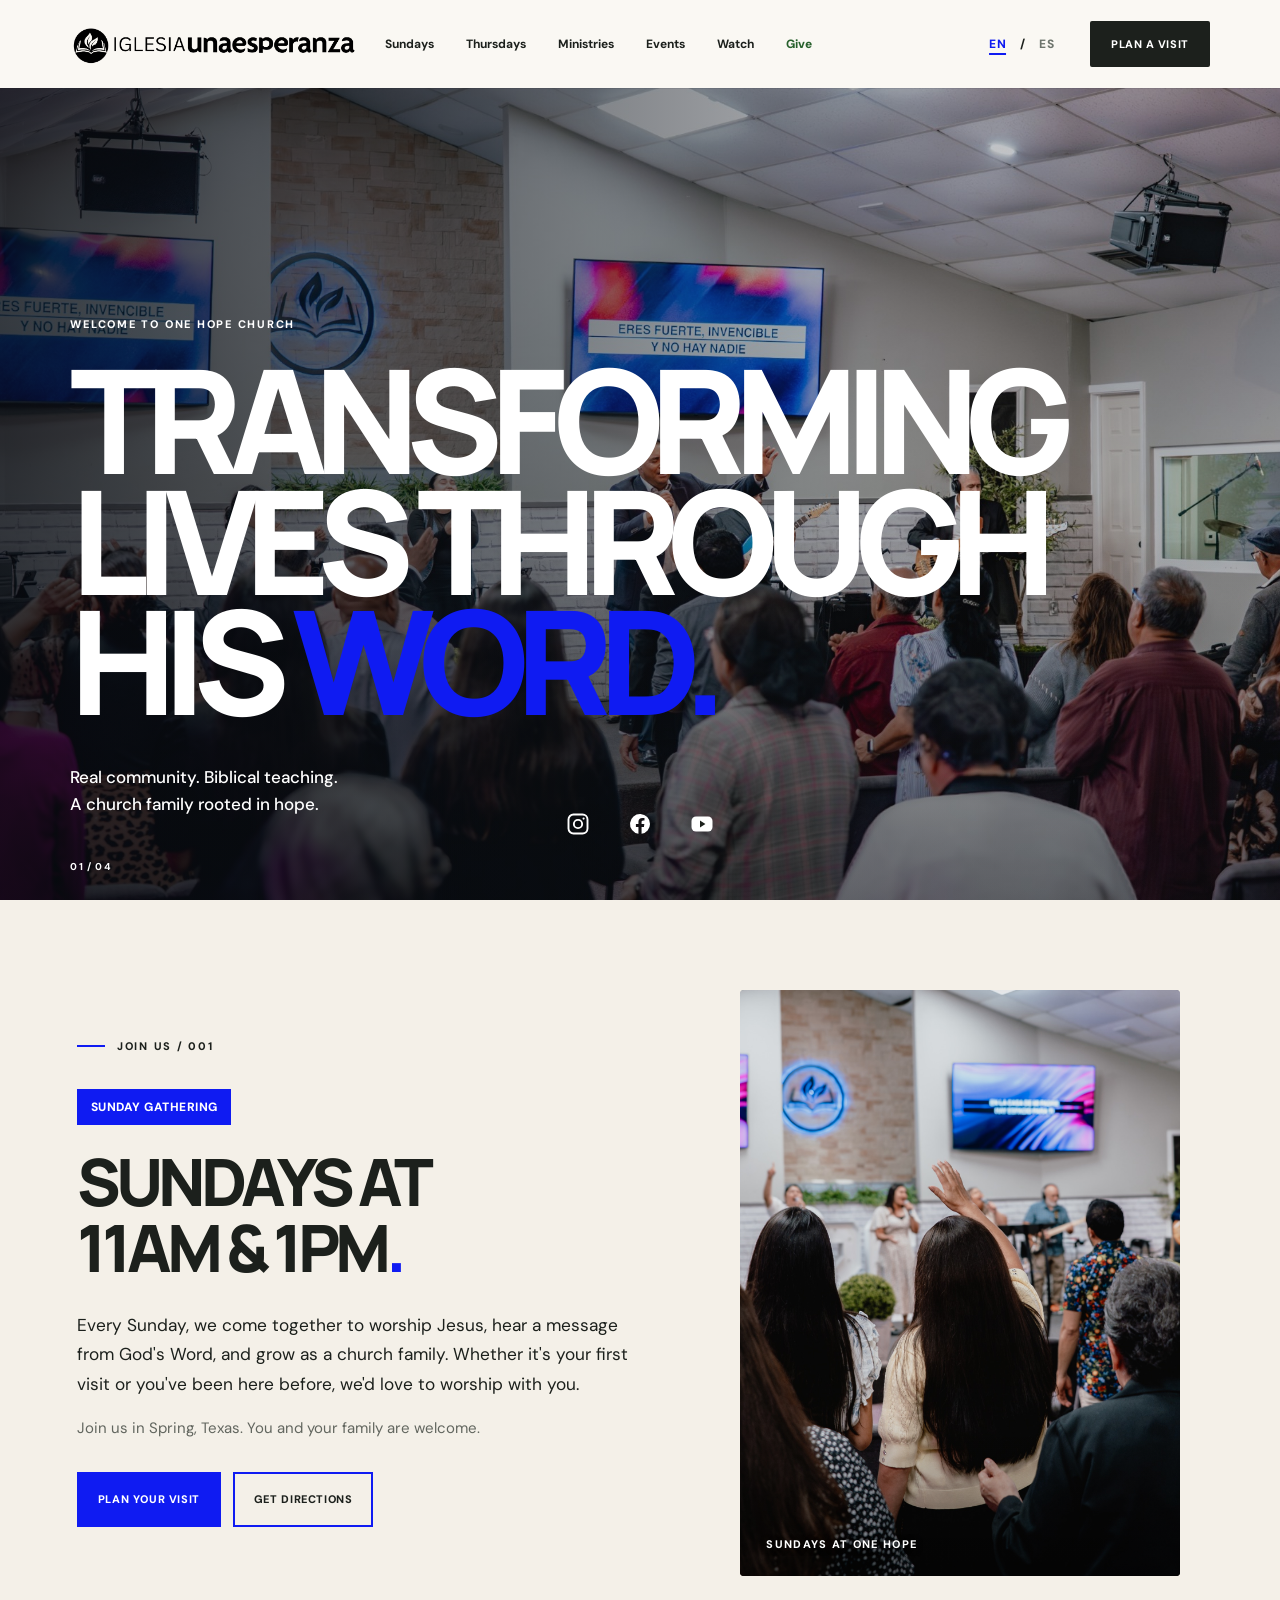
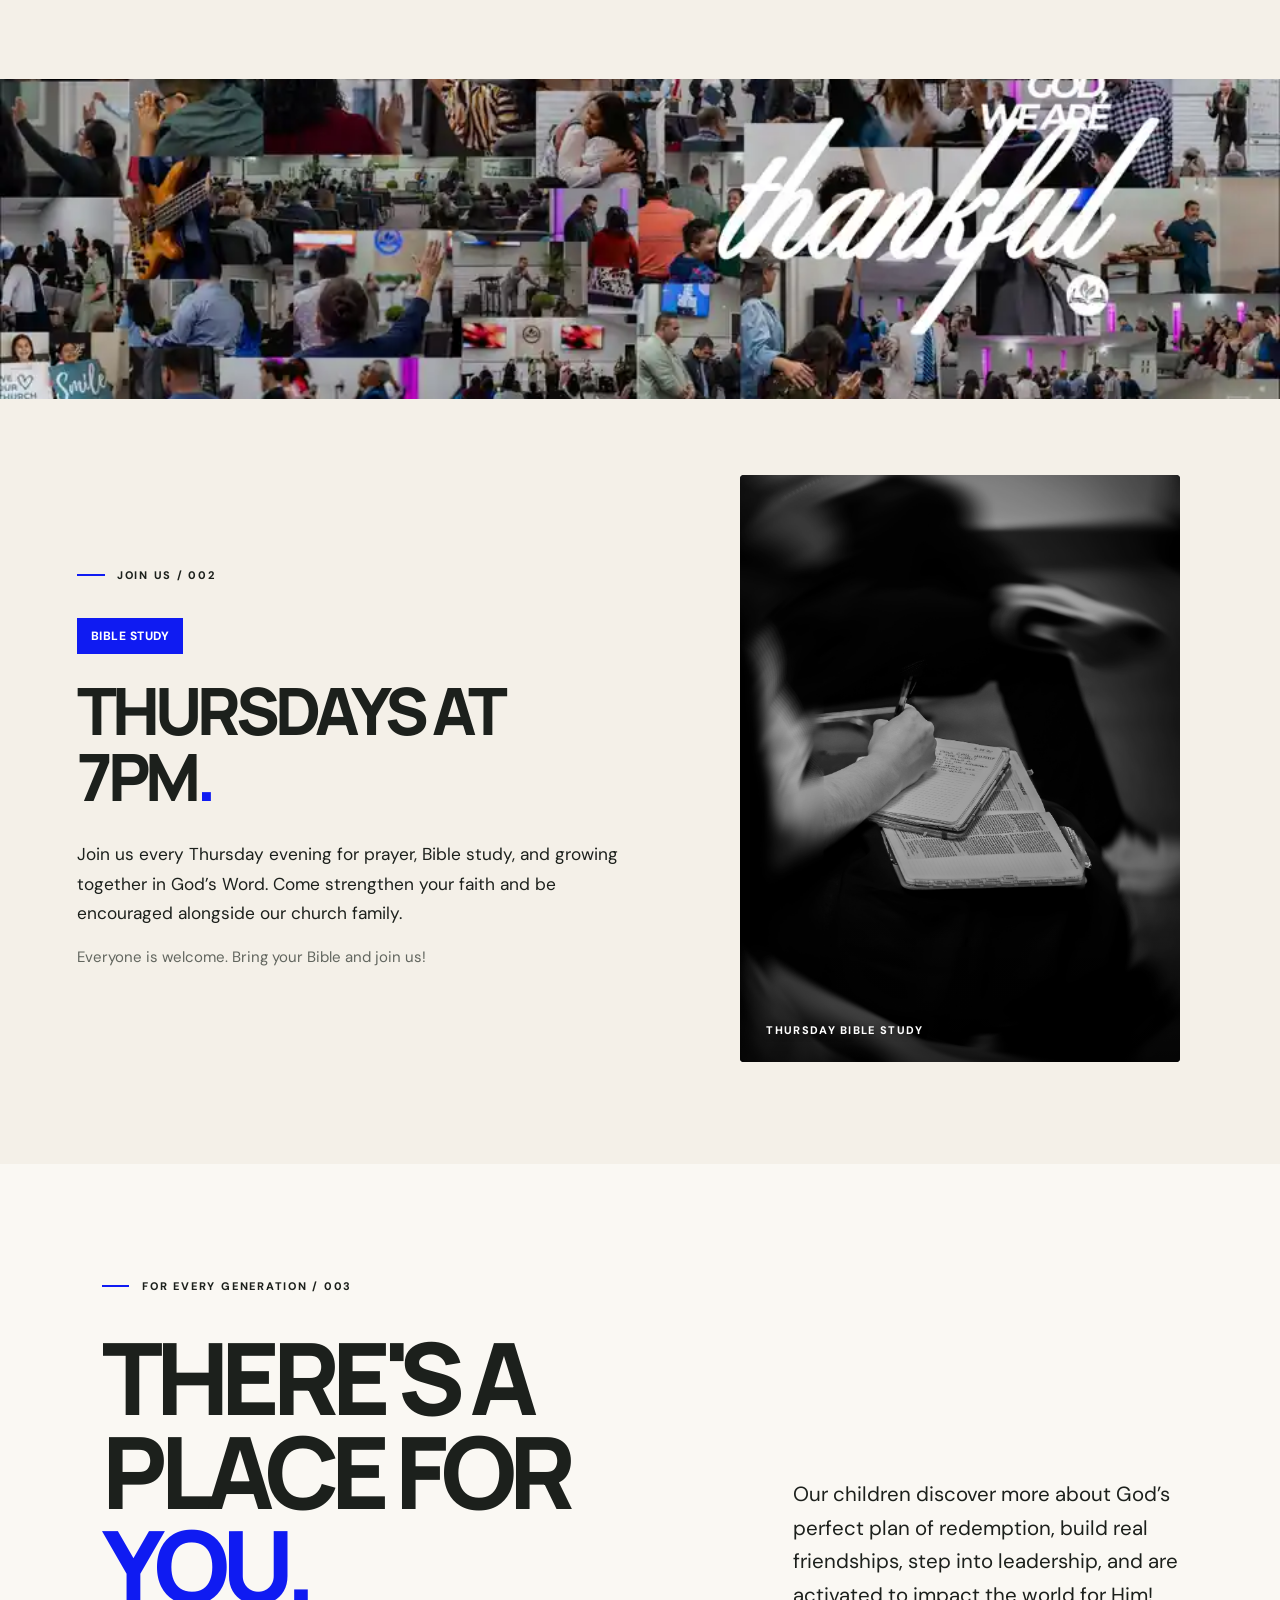
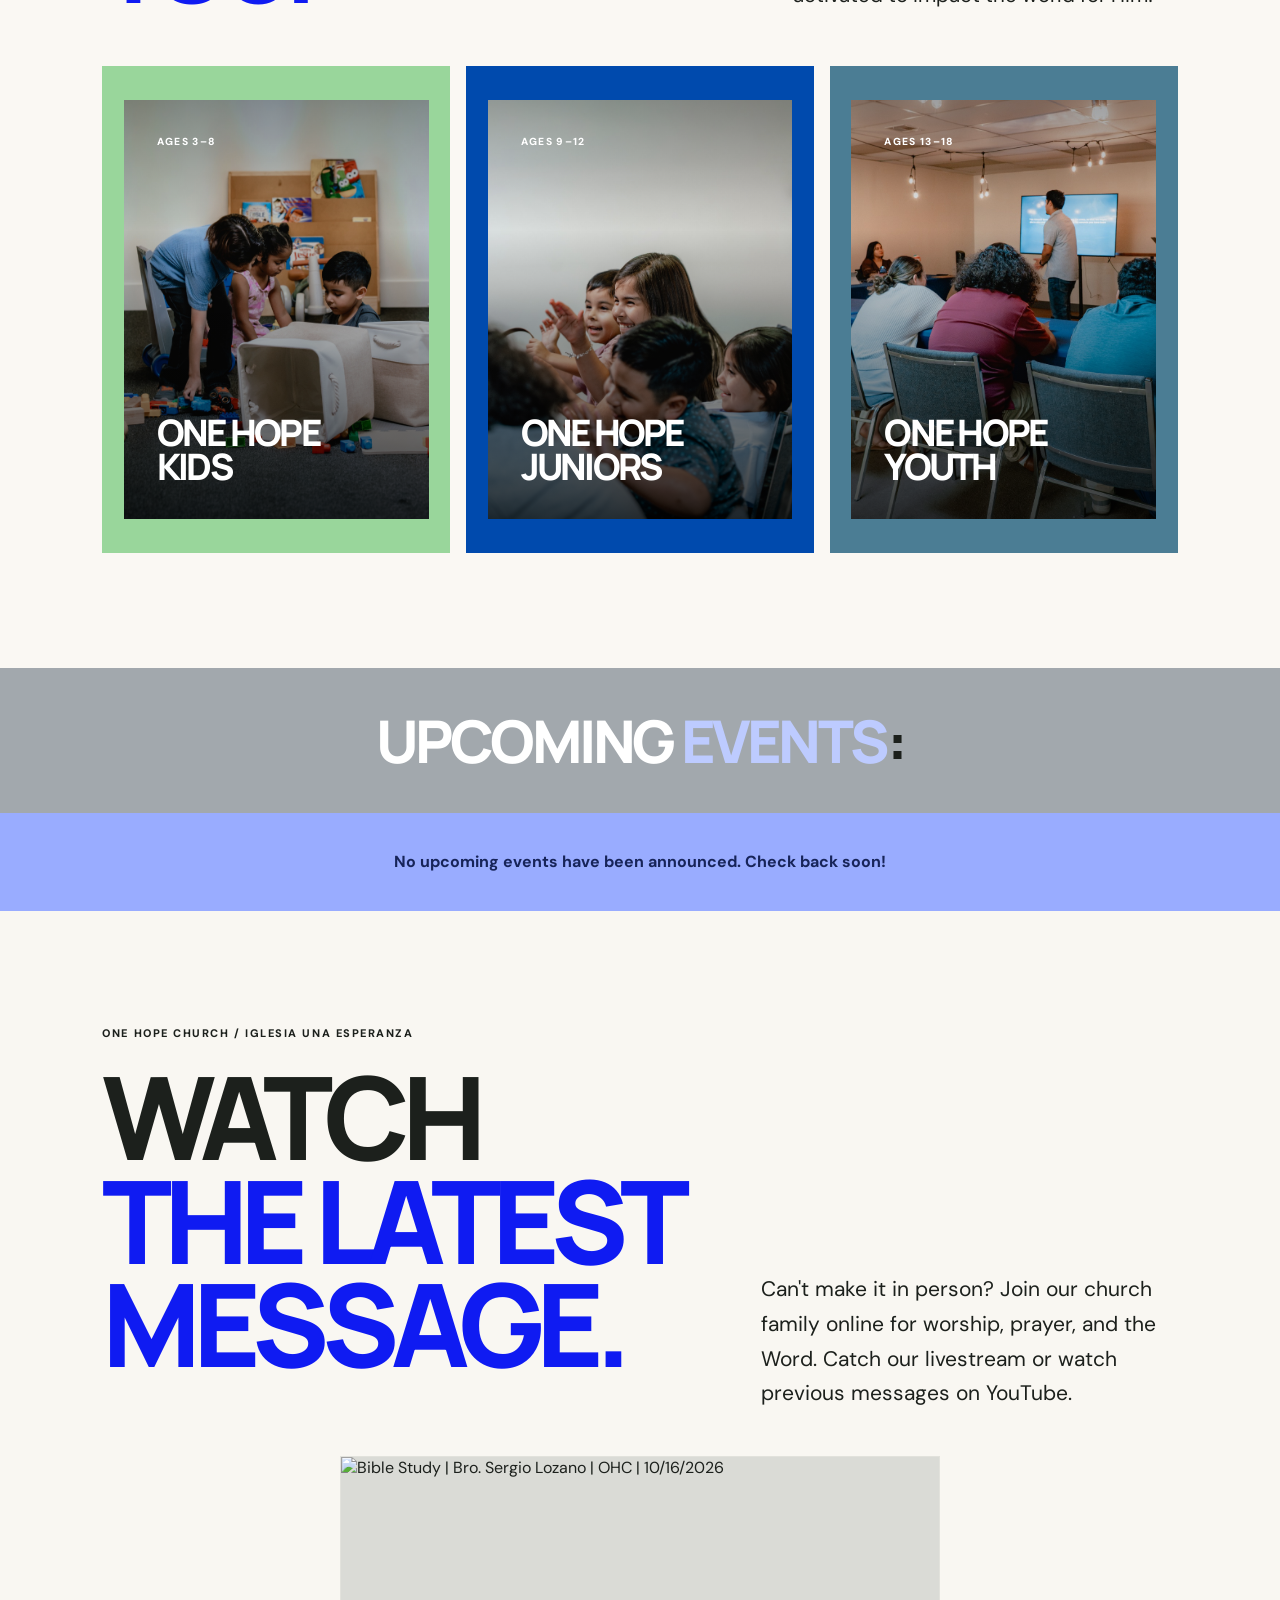
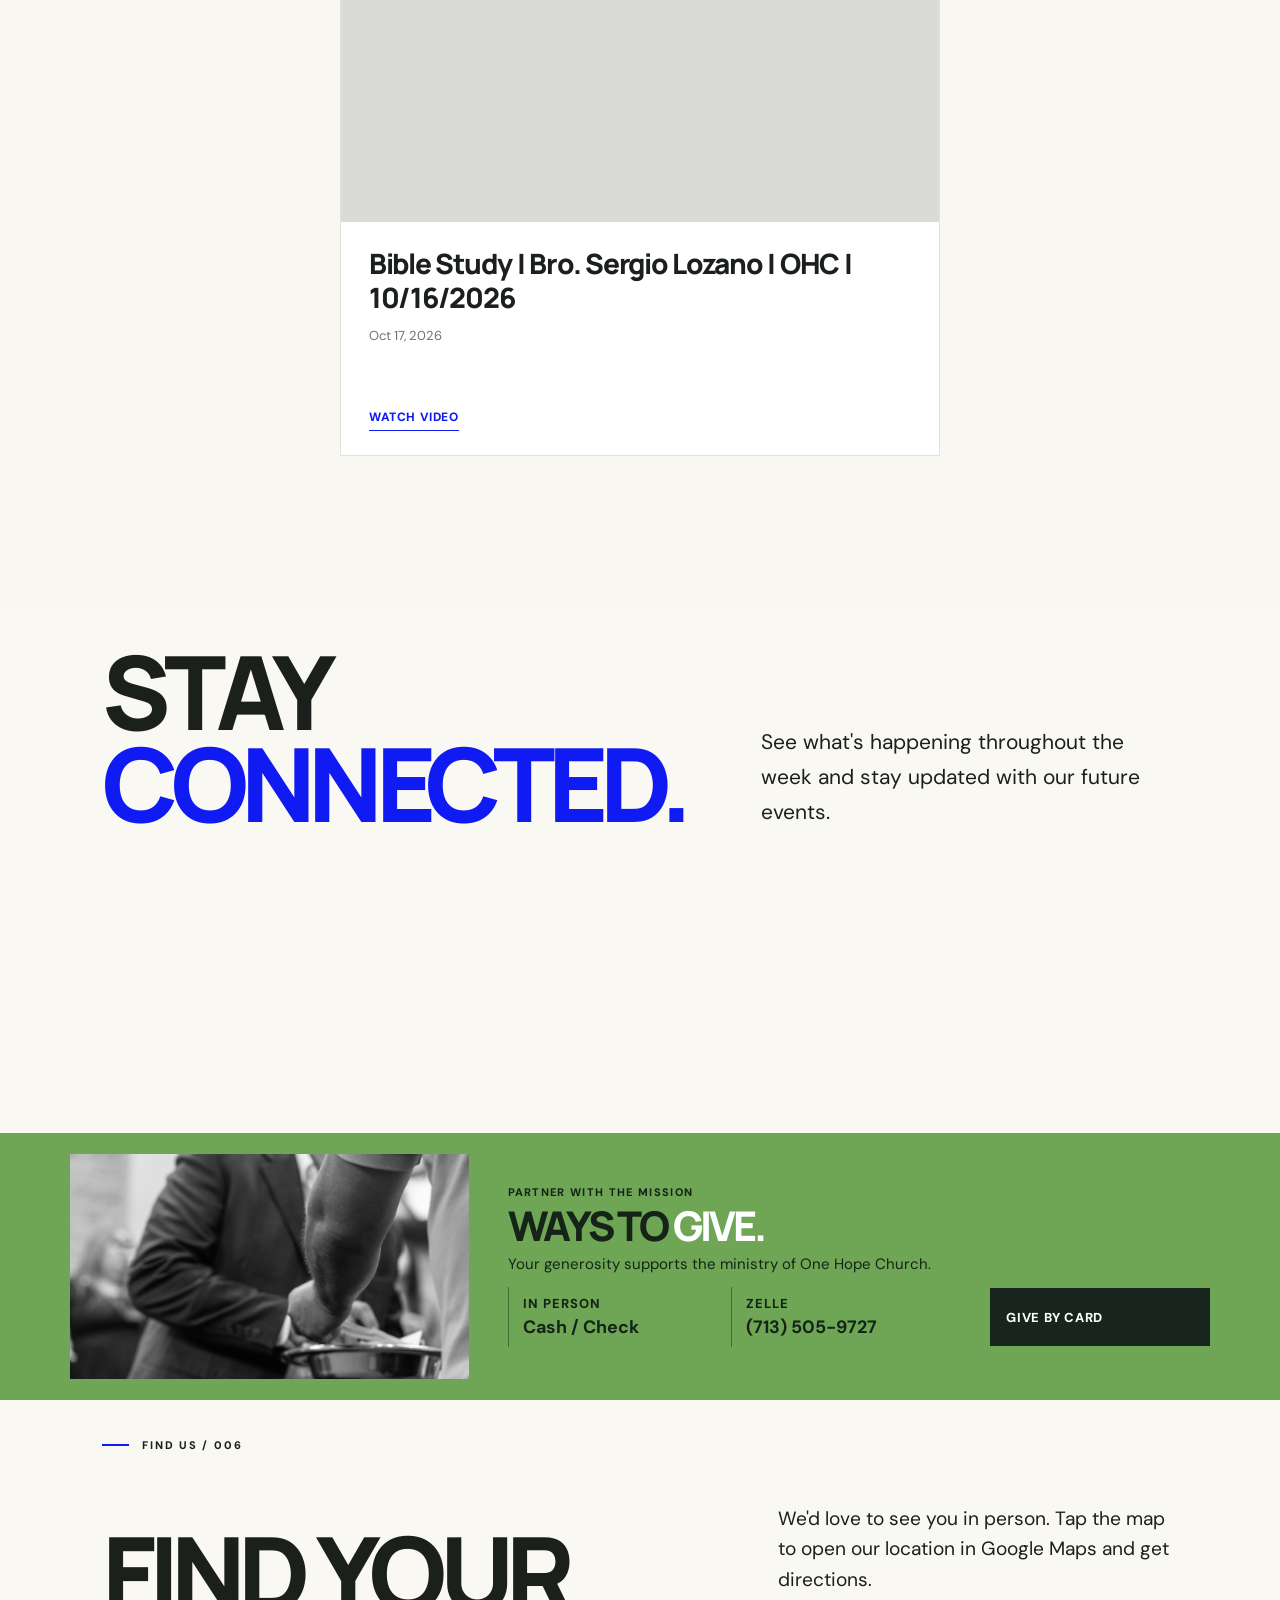
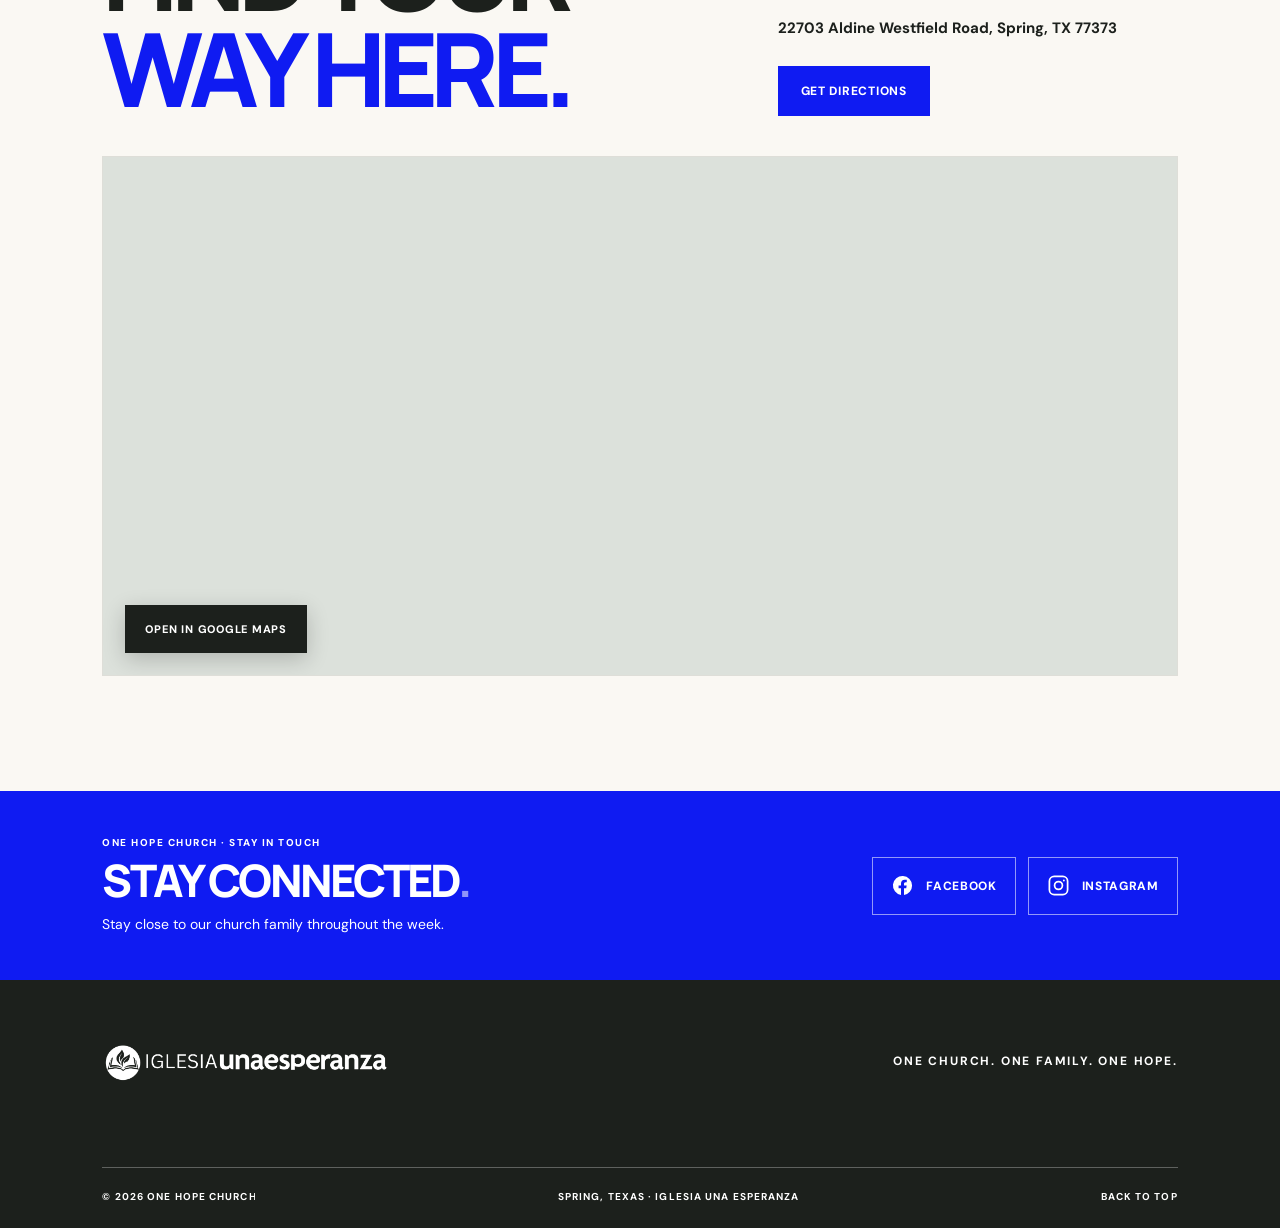
==== commit 995502fa: "Reorder bilingual menu and remove decorative website arrows and emoji" ====
--- a/index.html
+++ b/index.html
@@ -8,21 +8,21 @@
   <link rel="preconnect" href="https://fonts.googleapis.com">
   <link rel="preconnect" href="https://fonts.gstatic.com" crossorigin>
   <link href="https://fonts.googleapis.com/css2?family=DM+Sans:wght@400;500;600;700&family=Manrope:wght@400;500;600;700;800&display=swap" rel="stylesheet">
-  <link rel="stylesheet" href="styles.css" />
-  <script src="script.js" defer></script>
-  <script src="social-feeds.js" defer></script>
+  <link rel="stylesheet" href="styles.css?v=nav-clean-20261018" />
+  <script src="script.js?v=nav-clean-20261018" defer></script>
+  <script src="social-feeds.js?v=nav-clean-20261018" defer></script>
   <script src="https://elfsightcdn.com/platform.js" async></script>
 </head>
 <body>
   <a class="skip-link" href="#main">Skip to content</a>
   <header class="site-header" id="top">
     <a class="brand" href="#top" aria-label="One Hope Church home"><img class="church-logo" src="images/church-logo.png" alt="Iglesia Una Esperanza" /></a>
-    <nav class="desktop-nav" aria-label="Main navigation"><a href="#about">Our Church</a><a href="#ministries">Ministries</a><a href="#bible-study">Bible Study</a><a href="#announcements">Events</a><a href="#watch">Watch Live</a><a class="nav-give" href="#give">GIVE</a></nav>
+    <nav class="desktop-nav" aria-label="Main navigation"><a href="#about">Sundays</a><a href="#bible-study">Thursdays</a><a href="#ministries">Ministries</a><a href="#announcements">Events</a><a href="#watch">Watch</a><a class="nav-give" href="#give">Give</a></nav>
     <div class="lang-switch" role="group" aria-label="Website language"><button type="button" class="lang-btn" data-lang="en" aria-pressed="true">EN</button><span aria-hidden="true">/</span><button type="button" class="lang-btn" data-lang="es" aria-pressed="false">ES</button></div>
-    <a class="header-cta" href="#location">PLAN A VISIT <span aria-hidden="true">↗</span></a>
+    <a class="header-cta" href="#location">PLAN A VISIT </a>
     <button class="menu-toggle" id="menu-toggle" type="button" aria-expanded="false" aria-controls="mobile-nav" aria-label="Open menu"><span></span><span></span></button>
   </header>
-  <nav class="mobile-nav" id="mobile-nav" aria-label="Mobile navigation" hidden><a href="#about">Our Church</a><a href="#ministries">Ministries</a><a href="#bible-study">Bible Study</a><a href="#announcements">Events</a><a href="#watch">Watch Live</a><a class="nav-give" href="#give">Give</a><a href="#location">Plan a Visit ↗</a><div class="mobile-language" role="group" aria-label="Website language"><button type="button" class="lang-btn" data-lang="en" aria-pressed="true">ENGLISH</button><button type="button" class="lang-btn" data-lang="es" aria-pressed="false">ESPAÑOL</button></div></nav>
+  <nav class="mobile-nav" id="mobile-nav" aria-label="Mobile navigation" hidden><a href="#about">Sundays</a><a href="#bible-study">Thursdays</a><a href="#ministries">Ministries</a><a href="#announcements">Events</a><a href="#watch">Watch</a><a class="nav-give" href="#give">Give</a><div class="mobile-language" role="group" aria-label="Website language"><button type="button" class="lang-btn" data-lang="en" aria-pressed="true">ENGLISH</button><button type="button" class="lang-btn" data-lang="es" aria-pressed="false">ESPAÑOL</button></div></nav>
   <main id="main">
     <section class="hero" aria-labelledby="hero-title">
       <div class="hero-photo" role="img" aria-label="One Hope Church worship background"></div>
@@ -59,8 +59,8 @@
         <p class="sunday-feature-description">Every Sunday, we come together to worship Jesus, hear a message from God's Word, and grow as a church family. Whether it's your first visit or you've been here before, we'd love to worship with you.</p>
         <p class="sunday-feature-welcome">Join us in Spring, Texas. You and your family are welcome.</p>
         <div class="sunday-feature-actions">
-          <a class="sunday-feature-button primary" href="#location">PLAN YOUR VISIT <span aria-hidden="true">↗</span></a>
-          <a class="sunday-feature-button secondary" href="#location">GET DIRECTIONS <span aria-hidden="true">↗</span></a>
+          <a class="sunday-feature-button primary" href="#location">PLAN YOUR VISIT </a>
+          <a class="sunday-feature-button secondary" href="#location">GET DIRECTIONS </a>
         </div>
       </div>
       <div class="sunday-feature-media">
@@ -68,7 +68,7 @@
           <source src="videos/one-hope-sunday-original.mp4" type='video/mp4; codecs="hvc1"'>
           <source src="videos/one-hope-sunday-web.mp4" type="video/mp4">
         </video>
-        <div class="sunday-feature-media-label">SUNDAYS AT ONE HOPE <span aria-hidden="true">✳</span></div>
+        <div class="sunday-feature-media-label">SUNDAYS AT ONE HOPE </div>
       </div>
     </section>
     <section class="photo-band photo-band-thankful" aria-label="Church family collage: God, we are thankful"></section>
@@ -93,15 +93,15 @@
       <div class="ministry-grid">
         <a class="ministry-card kids" href="#location" aria-label="Learn about One Hope Kids, ages 3 through 8">
           <span class="ministry-number">AGES 3–8</span>
-          <div><h3>ONE HOPE<br>KIDS</h3><span class="ministry-arrow" aria-hidden="true">↗</span></div>
+          <div><h3>ONE HOPE<br>KIDS</h3></div>
         </a>
         <a class="ministry-card juniors" href="#location" aria-label="Learn about One Hope Juniors, ages 9 through 12">
           <span class="ministry-number">AGES 9–12</span>
-          <div><h3>ONE HOPE<br>JUNIORS</h3><span class="ministry-arrow" aria-hidden="true">↗</span></div>
+          <div><h3>ONE HOPE<br>JUNIORS</h3></div>
         </a>
         <a class="ministry-card youth" href="#location" aria-label="Learn about One Hope Youth, ages 13 through 18">
           <span class="ministry-number">AGES 13–18</span>
-          <div><h3>ONE HOPE<br>YOUTH</h3><span class="ministry-arrow" aria-hidden="true">↗</span></div>
+          <div><h3>ONE HOPE<br>YOUTH</h3></div>
         </a>
       </div>
     </section>
@@ -124,12 +124,12 @@
           <article class="native-social-card native-youtube-fallback">
             <a class="native-social-photo" href="https://www.youtube.com/watch?v=xdXT4wodBh4" target="_blank" rel="noopener noreferrer" aria-label="Play latest church video: Bible Study | Bro. Sergio Lozano | OHC | 10/16/2026">
               <img src="https://i.ytimg.com/vi/xdXT4wodBh4/hqdefault.jpg" alt="Bible Study | Bro. Sergio Lozano | OHC | 10/16/2026" loading="lazy" decoding="async">
-              <span class="native-social-photo-icon" aria-hidden="true">▶</span>
+              
             </a>
             <div class="native-social-copy">
               <h3 class="native-social-title">Bible Study | Bro. Sergio Lozano | OHC | 10/16/2026</h3>
               <p class="native-social-date">Oct 17, 2026</p>
-              <a class="native-social-outbound" href="https://www.youtube.com/watch?v=xdXT4wodBh4" target="_blank" rel="noopener noreferrer">WATCH VIDEO ↗</a>
+              <a class="native-social-outbound" href="https://www.youtube.com/watch?v=xdXT4wodBh4" target="_blank" rel="noopener noreferrer">WATCH VIDEO </a>
             </div>
           </article>
         </div>
@@ -172,7 +172,7 @@
       </div>
       <a class="give-card-link" href="https://square.link/u/rKx0Qf1u" target="_blank" rel="noopener noreferrer" aria-label="Give by card using Square, opens in a new tab">
         <span class="give-card-text">GIVE BY CARD</span>
-        <span aria-hidden="true">↗</span>
+        
       </a>
     </div>
   </div>
@@ -182,11 +182,11 @@
       <div class="section-kicker"><span class="kicker-line"></span> FIND US / 006</div>
       <div class="location-heading-row">
         <div><h2 id="location-heading">FIND YOUR<br><em>WAY HERE.</em></h2></div>
-        <div class="location-details"><p>We'd love to see you in person. Tap the map to open our location in Google Maps and get directions.</p><address>22703 Aldine Westfield Road, Spring, TX 77373</address><a class="location-directions" href="https://www.google.com/maps/search/?api=1&query=Iglesia%20Una%20Esperanza%2C%2022703%20Aldine%20Westfield%20Road%2C%20Spring%2C%20TX%2077373" target="_blank" rel="noopener noreferrer">GET DIRECTIONS ↗</a></div>
+        <div class="location-details"><p>We'd love to see you in person. Tap the map to open our location in Google Maps and get directions.</p><address>22703 Aldine Westfield Road, Spring, TX 77373</address><a class="location-directions" href="https://www.google.com/maps/search/?api=1&query=Iglesia%20Una%20Esperanza%2C%2022703%20Aldine%20Westfield%20Road%2C%20Spring%2C%20TX%2077373" target="_blank" rel="noopener noreferrer">GET DIRECTIONS </a></div>
       </div>
       <a class="location-map" href="https://www.google.com/maps/search/?api=1&query=Iglesia%20Una%20Esperanza%2C%2022703%20Aldine%20Westfield%20Road%2C%20Spring%2C%20TX%2077373" target="_blank" rel="noopener noreferrer" aria-label="Open Google Maps directions to Iglesia Una Esperanza at 22703 Aldine Westfield Road, Spring, TX 77373">
         <iframe title="Map showing Iglesia Una Esperanza in Spring, Texas" src="https://maps.google.com/maps?q=22703%20Aldine%20Westfield%20Road%2C%20Spring%2C%20TX%2077373&z=15&output=embed" loading="lazy" referrerpolicy="no-referrer-when-downgrade" tabindex="-1" aria-hidden="true"></iframe>
-        <span class="map-open-label">OPEN IN GOOGLE MAPS <span aria-hidden="true">↗</span></span>
+        <span class="map-open-label">OPEN IN GOOGLE MAPS </span>
       </a>
     </section>
   <section class="social-connect" aria-labelledby="social-connect-title">
@@ -198,17 +198,17 @@
     <div class="social-connect-links">
       <a class="social-connect-link" href="https://www.facebook.com/share/19nk2PYqGw/?mibextid=wwXIfr" target="_blank" rel="noopener noreferrer" aria-label="Visit One Hope Church on Facebook">
         <svg viewBox="0 0 24 24" aria-hidden="true" fill="currentColor"><path d="M22 12a10 10 0 1 0-11.56 9.87v-6.99H7.9V12h2.54V9.8c0-2.5 1.5-3.89 3.78-3.89 1.1 0 2.24.2 2.24.2v2.46H15.2c-1.24 0-1.63.77-1.63 1.56V12h2.77l-.44 2.88h-2.33v6.99A10 10 0 0 0 22 12Z"/></svg>
-        <span>FACEBOOK</span><span aria-hidden="true">↗</span>
+        <span>FACEBOOK</span>
       </a>
       <a class="social-connect-link" href="https://www.instagram.com/onehopechurchspring/" target="_blank" rel="noopener noreferrer" aria-label="Visit One Hope Church on Instagram">
         <svg viewBox="0 0 24 24" aria-hidden="true" fill="none" stroke="currentColor" stroke-width="1.8" stroke-linecap="round" stroke-linejoin="round"><rect x="2.5" y="2.5" width="19" height="19" rx="5"/><circle cx="12" cy="12" r="4.1"/><circle cx="17.6" cy="6.7" r="1" fill="currentColor" stroke="none"/></svg>
-        <span>INSTAGRAM</span><span aria-hidden="true">↗</span>
+        <span>INSTAGRAM</span>
       </a>
     </div>
   </section>
-  <footer class="footer"><div class="footer-top"><a class="brand footer-brand" href="#top"><img class="church-logo" src="images/church-logo.png" alt="Iglesia Una Esperanza" /></a><span>ONE CHURCH. ONE FAMILY. ONE HOPE.</span></div><div class="footer-bottom"><span>© <span id="year"></span> ONE HOPE CHURCH</span><span>SPRING, TEXAS · IGLESIA UNA ESPERANZA</span><a href="#top">BACK TO TOP ↑</a></div></footer>
+  <footer class="footer"><div class="footer-top"><a class="brand footer-brand" href="#top"><img class="church-logo" src="images/church-logo.png" alt="Iglesia Una Esperanza" /></a><span>ONE CHURCH. ONE FAMILY. ONE HOPE.</span></div><div class="footer-bottom"><span>© <span id="year"></span> ONE HOPE CHURCH</span><span>SPRING, TEXAS · IGLESIA UNA ESPERANZA</span><a href="#top">BACK TO TOP </a></div></footer>
   <dialog id="native-video-dialog" class="native-video-dialog" aria-label="Church YouTube video player">
-    <button class="native-video-close" type="button" aria-label="Close video player">CLOSE ×</button>
+    <button class="native-video-close" type="button" aria-label="Close video player">CLOSE </button>
     <div class="native-video-stage"></div>
   </dialog>
 </body>
--- a/styles.css
+++ b/styles.css
@@ -1010,3 +1010,136 @@
     font-size: clamp(25px, 6.1vw, 34px);
   }
 }
+
+/* Dedicated Thursday Bible Study feature, matching Sunday's editorial look. */
+.bible-study-feature {
+  display:grid;
+  grid-template-columns:minmax(0,1.08fr) minmax(0,.92fr);
+  align-items:center;
+  column-gap:clamp(36px,5.5vw,88px);
+  width:min(1240px,88%);
+  margin:clamp(55px,6vw,95px) auto clamp(70px,8vw,120px);
+  color:var(--ink);
+  scroll-margin-top:100px;
+}
+.bible-study-copy {
+  display:flex;
+  flex-direction:column;
+  justify-content:center;
+  align-items:flex-start;
+  min-width:0;
+  padding:clamp(20px,3vw,48px) 0;
+}
+.bible-study-kicker {
+  display:flex;
+  align-items:center;
+  gap:12px;
+  font-size:11px;
+  font-weight:800;
+  letter-spacing:.16em;
+  margin-bottom:36px;
+}
+.bible-study-line {
+  width:28px;
+  height:2px;
+  background:var(--orange);
+  flex-shrink:0;
+}
+.bible-study-tag {
+  display:inline-block;
+  background:var(--orange);
+  color:white;
+  padding:10px 14px;
+  font-size:12px;
+  letter-spacing:.04em;
+  font-weight:800;
+  margin-bottom:24px;
+}
+.bible-study-feature h2 {
+  font-size:clamp(44px,5.1vw,78px);
+  line-height:1.01;
+  letter-spacing:-.076em;
+  font-weight:800;
+  max-width:720px;
+}
+.bible-study-feature h2 span:first-of-type {
+  white-space:nowrap;
+}
+.bible-study-period {color:var(--orange)}
+.bible-study-description {
+  font-size:clamp(16px,1.35vw,19px);
+  line-height:1.7;
+  margin-top:30px;
+  max-width:560px;
+}
+.bible-study-welcome {
+  font-size:15px;
+  line-height:1.6;
+  margin-top:17px;
+  color:#62665f;
+  max-width:530px;
+}
+.bible-study-media {
+  position:relative;
+  justify-self:center;
+  width:min(100%,440px);
+  aspect-ratio:3 / 4;
+  overflow:hidden;
+  border-radius:4px;
+  background:#161c22;
+}
+.bible-study-media img {
+  display:block;
+  width:100%;
+  height:100%;
+  object-fit:cover;
+  object-position:45% center;
+  filter:brightness(.83);
+}
+.bible-study-media::after {
+  content:'';
+  position:absolute;
+  inset:72% 0 0;
+  background:linear-gradient(transparent,rgba(0,0,0,.68));
+  pointer-events:none;
+}
+.bible-study-media-label {
+  position:absolute;
+  z-index:1;
+  bottom:25px;
+  left:26px;
+  right:26px;
+  color:white;
+  font-size:11px;
+  font-weight:800;
+  letter-spacing:.12em;
+  text-shadow:0 1px 6px #0008;
+  pointer-events:none;
+}
+@media(max-width:1100px) and (min-width:761px) {
+  .bible-study-feature{width:90%;column-gap:38px}
+  .bible-study-copy{padding:26px 0}
+  .bible-study-feature h2{font-size:clamp(38px,4.7vw,66px)}
+  .bible-study-media{max-width:390px}
+}
+@media(max-width:760px) {
+  .bible-study-feature{
+    width:100%;
+    margin:0 auto 70px;
+    padding:58px 6% 0;
+    display:flex;
+    flex-direction:column;
+    gap:28px;
+    scroll-margin-top:80px;
+  }
+  .bible-study-copy{width:100%;padding:0}
+  .bible-study-kicker{margin-bottom:25px}
+  .bible-study-feature h2{font-size:clamp(42px,9vw,69px)}
+  .bible-study-description{font-size:16px;line-height:1.66;margin-top:22px}
+  .bible-study-media{width:min(100%,370px);max-width:100%;margin:0 auto}
+}
+@media(max-width:420px) {
+  .bible-study-feature h2{font-size:clamp(37px,9vw,46px)}
+  .bible-study-feature h2 span:first-of-type{white-space:normal}
+  .bible-study-media-label{font-size:10px}
+}
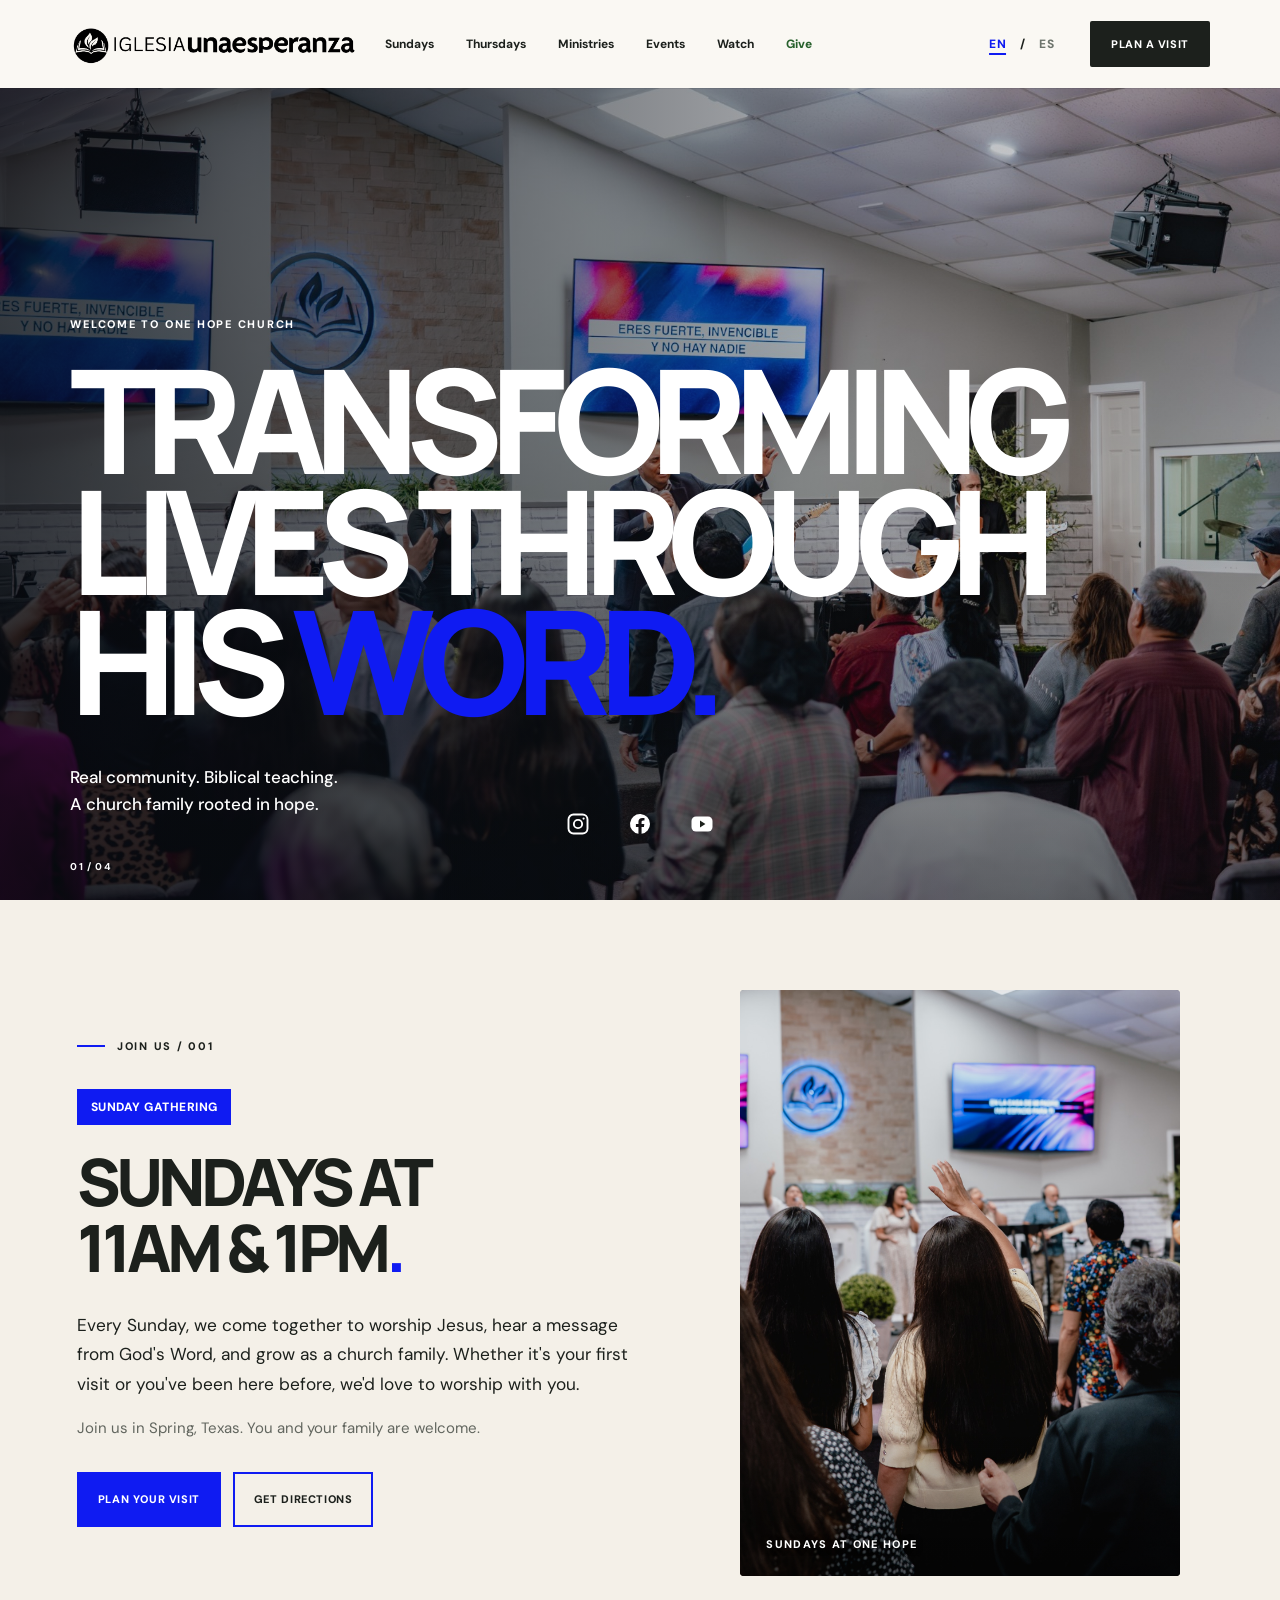
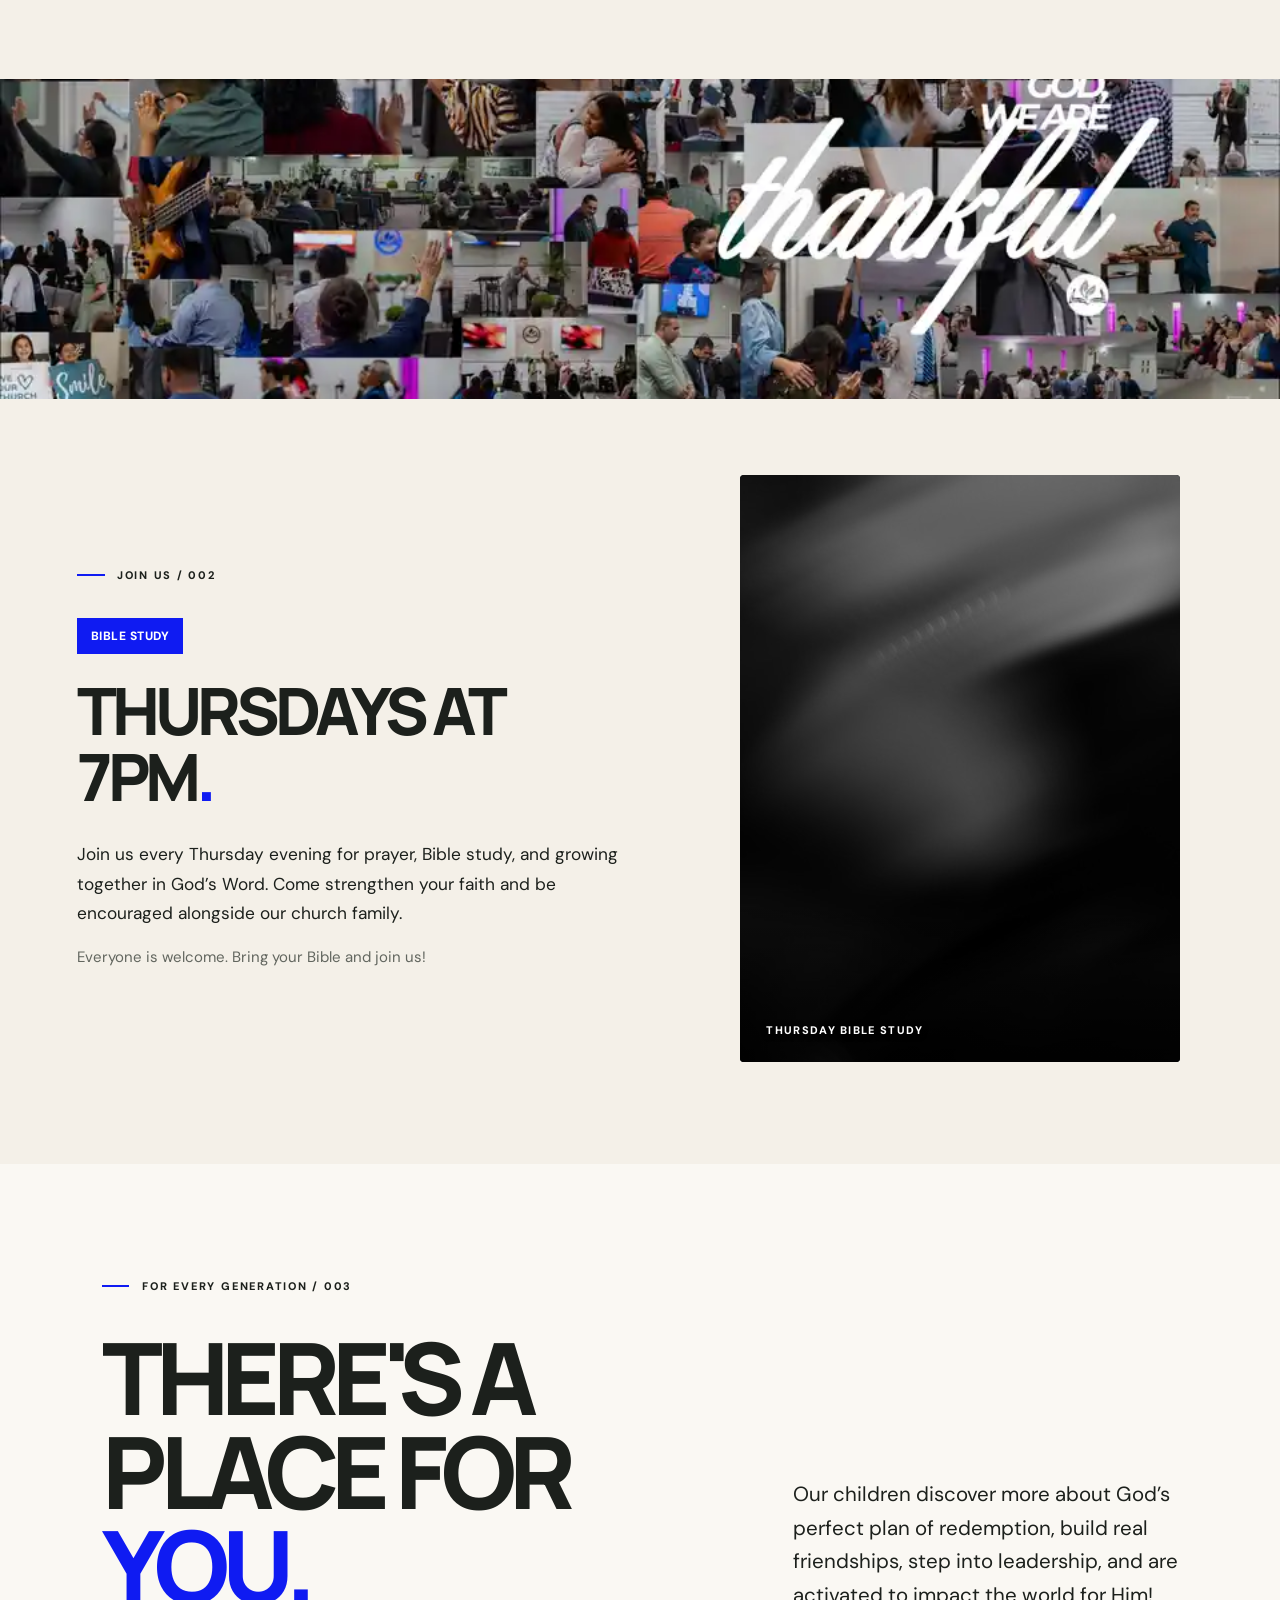
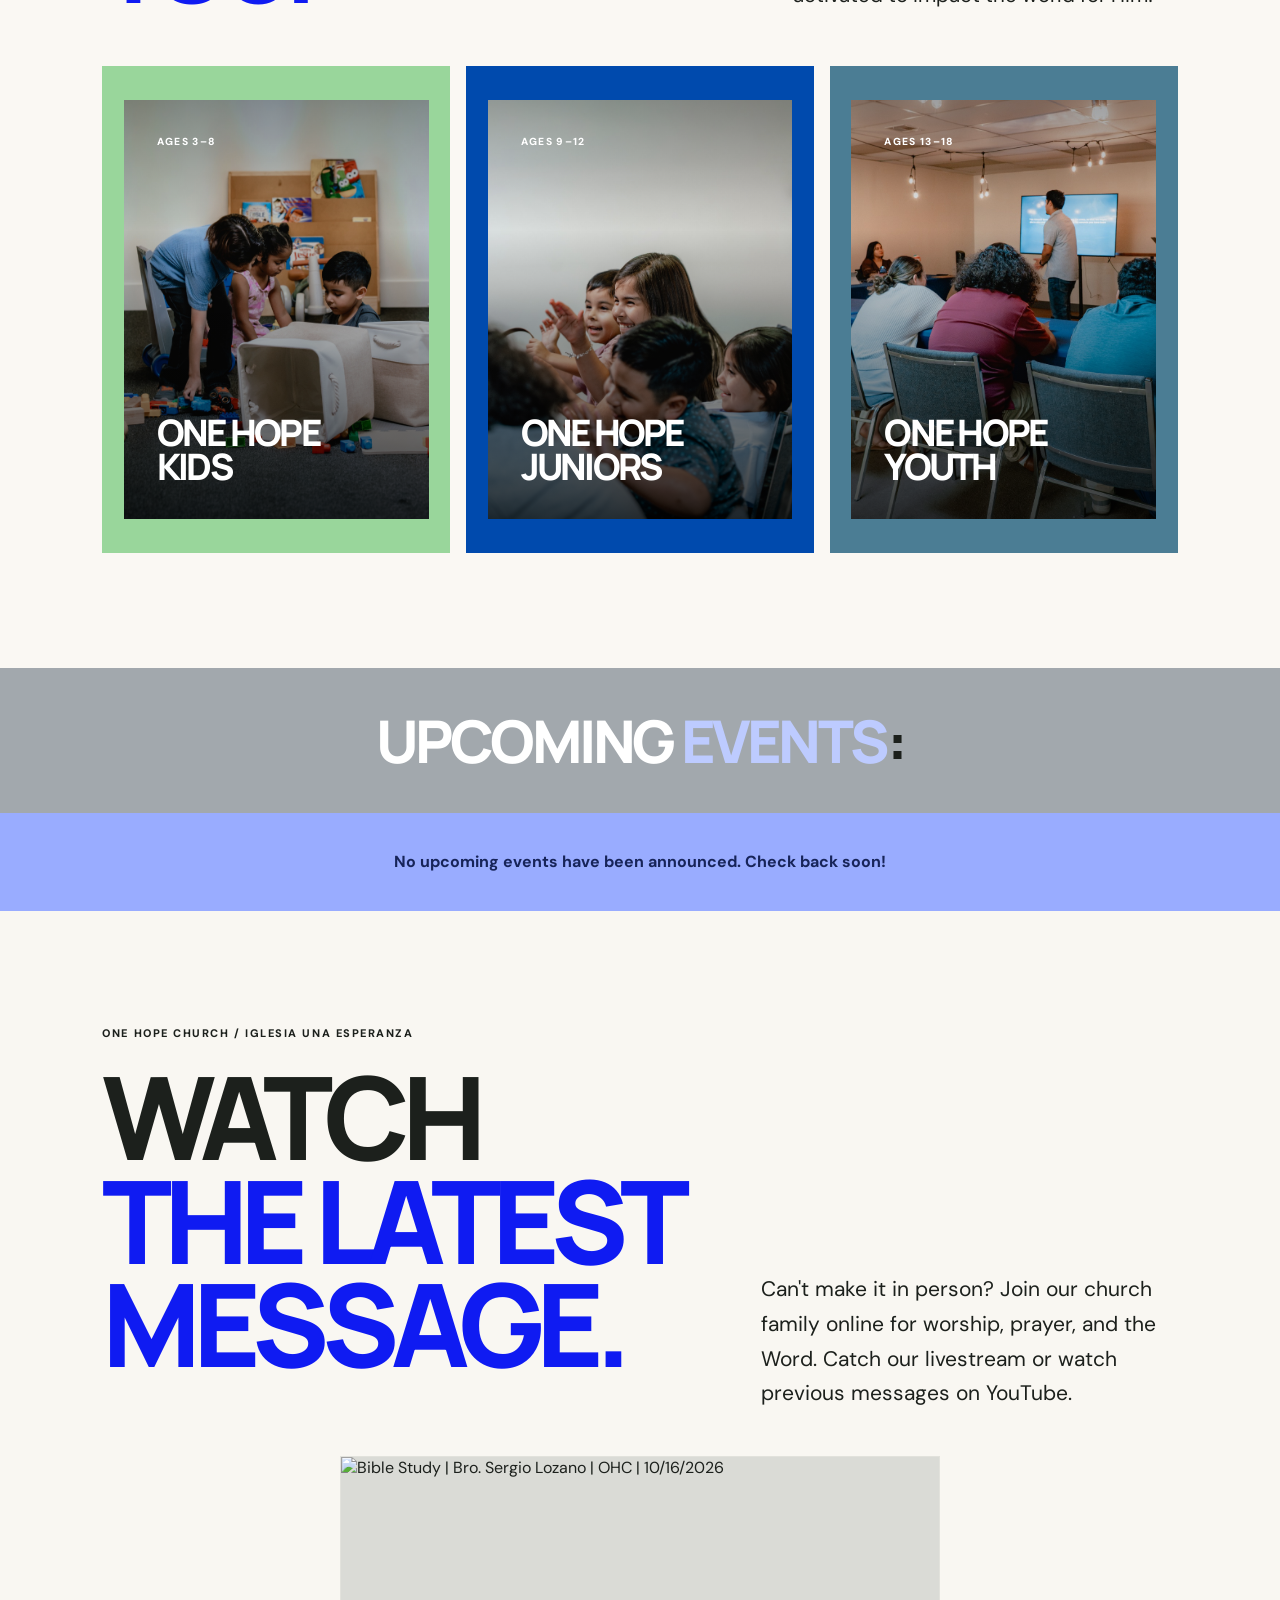
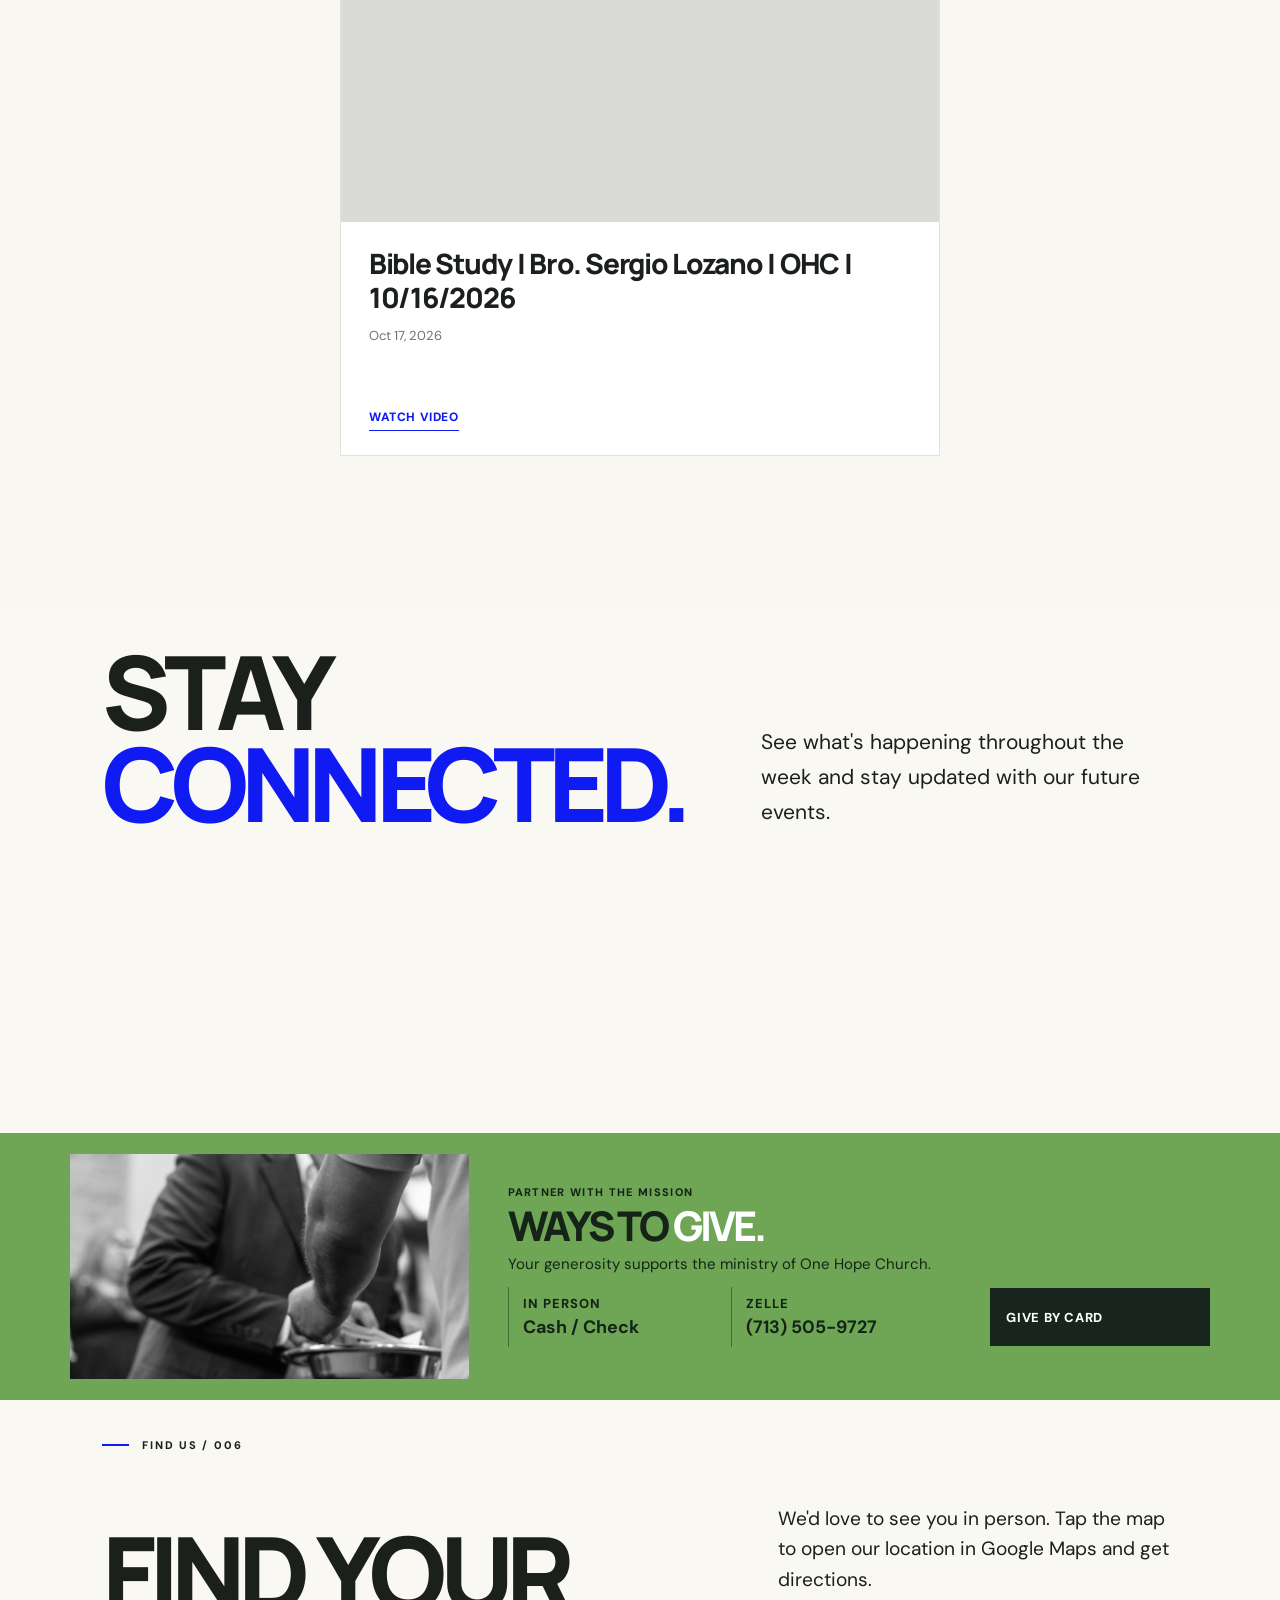
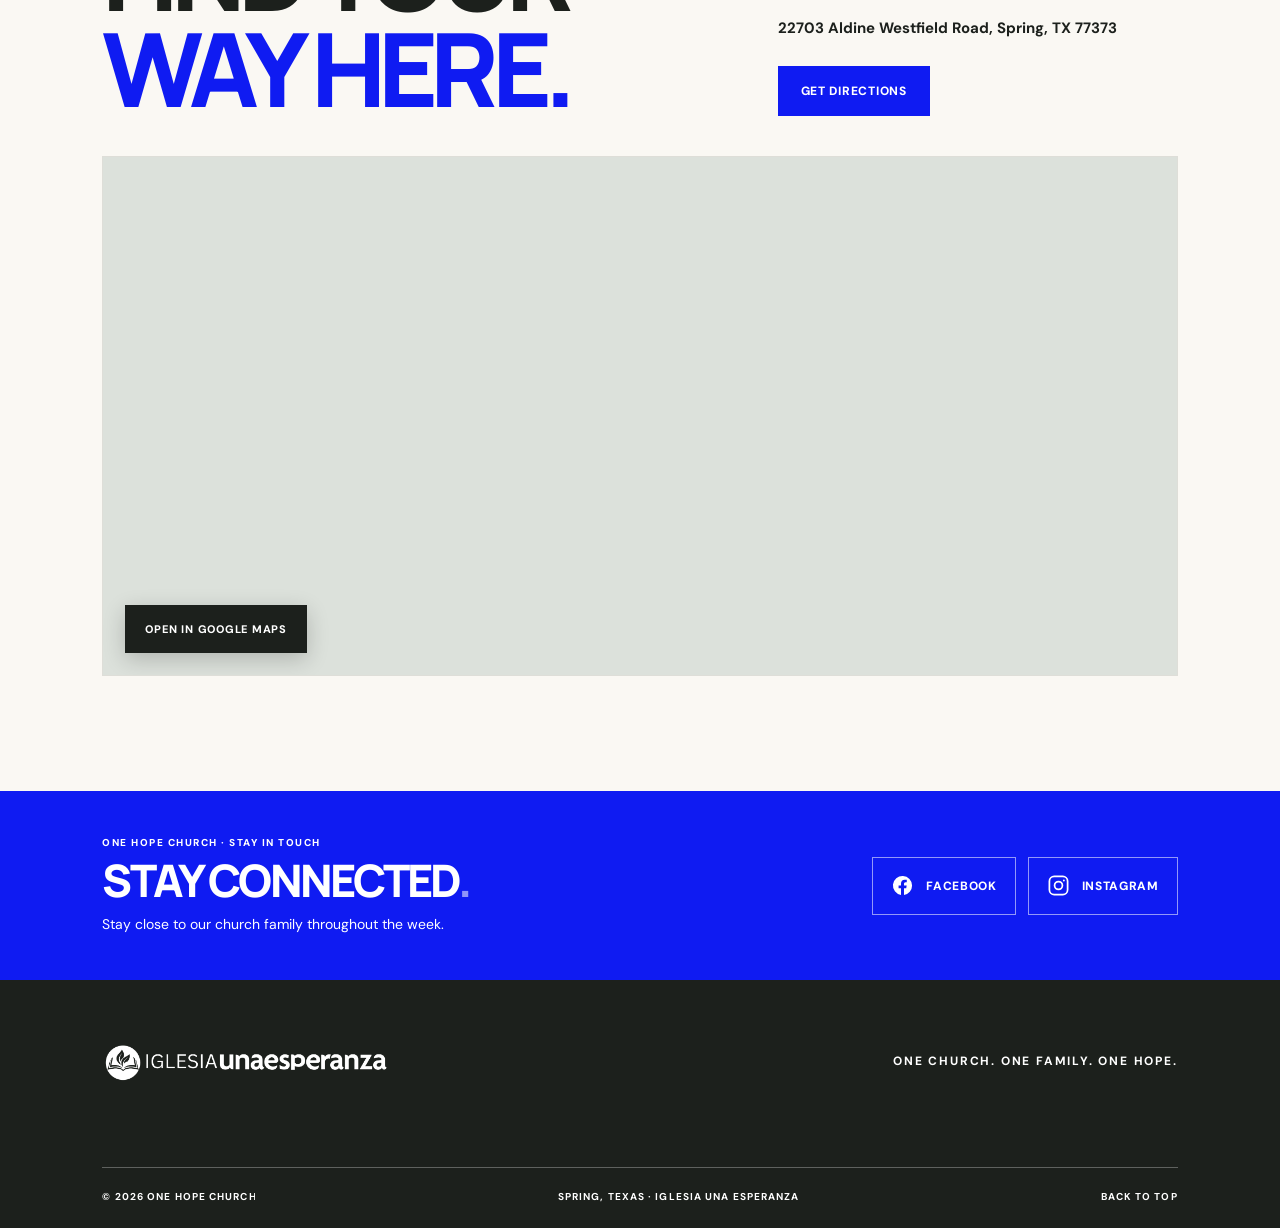
==== commit 7cfa3444: "Play Thursday Bible Study video on left and move copy to right" ====
--- a/index.html
+++ b/index.html
@@ -8,7 +8,7 @@
   <link rel="preconnect" href="https://fonts.googleapis.com">
   <link rel="preconnect" href="https://fonts.gstatic.com" crossorigin>
   <link href="https://fonts.googleapis.com/css2?family=DM+Sans:wght@400;500;600;700&family=Manrope:wght@400;500;600;700;800&display=swap" rel="stylesheet">
-  <link rel="stylesheet" href="styles.css?v=nav-clean-20261018" />
+  <link rel="stylesheet" href="styles.css?v=thursday-video-20261018" />
   <script src="script.js?v=nav-clean-20261018" defer></script>
   <script src="social-feeds.js?v=nav-clean-20261018" defer></script>
   <script src="https://elfsightcdn.com/platform.js" async></script>
@@ -81,7 +81,9 @@
         <p class="bible-study-welcome">Everyone is welcome. Bring your Bible and join us!</p>
       </div>
       <div class="bible-study-media">
-        <img src="images/prayer-and-word.jpg" alt="Bible and handwritten notes during Bible study" loading="lazy" decoding="async">
+        <video class="bible-study-video" autoplay muted loop playsinline preload="metadata" poster="images/prayer-and-word.jpg" aria-label="A Bible Study message at One Hope Church">
+          <source src="videos/one-hope-thursday-bible-study.mp4" type="video/mp4">
+        </video>
         <div class="bible-study-media-label">THURSDAY BIBLE STUDY</div>
       </div>
     </section>
--- a/styles.css
+++ b/styles.css
@@ -82,7 +82,7 @@
 .meet-copy>p{font-size:18px;line-height:1.7;max-width:560px}
 .meet-points{list-style:none;padding:0;margin:26px 0 0;display:grid;gap:12px}
 .meet-points li{position:relative;padding-left:24px;font-size:15px;line-height:1.6;font-weight:700}
-.meet-points li:before{content:'✳';position:absolute;left:0;top:0;color:var(--orange)}
+.meet-points li:before{content:'';position:absolute;left:0;top:0;color:var(--orange)}
 .meet-gallery{display:grid;grid-template-columns:1.2fr .8fr .8fr;gap:16px;align-items:stretch}
 .meet-photo{margin:0;min-height:260px;overflow:hidden;background:#e5e5e5}
 .meet-photo img{display:block;width:100%;height:100%;object-fit:cover}
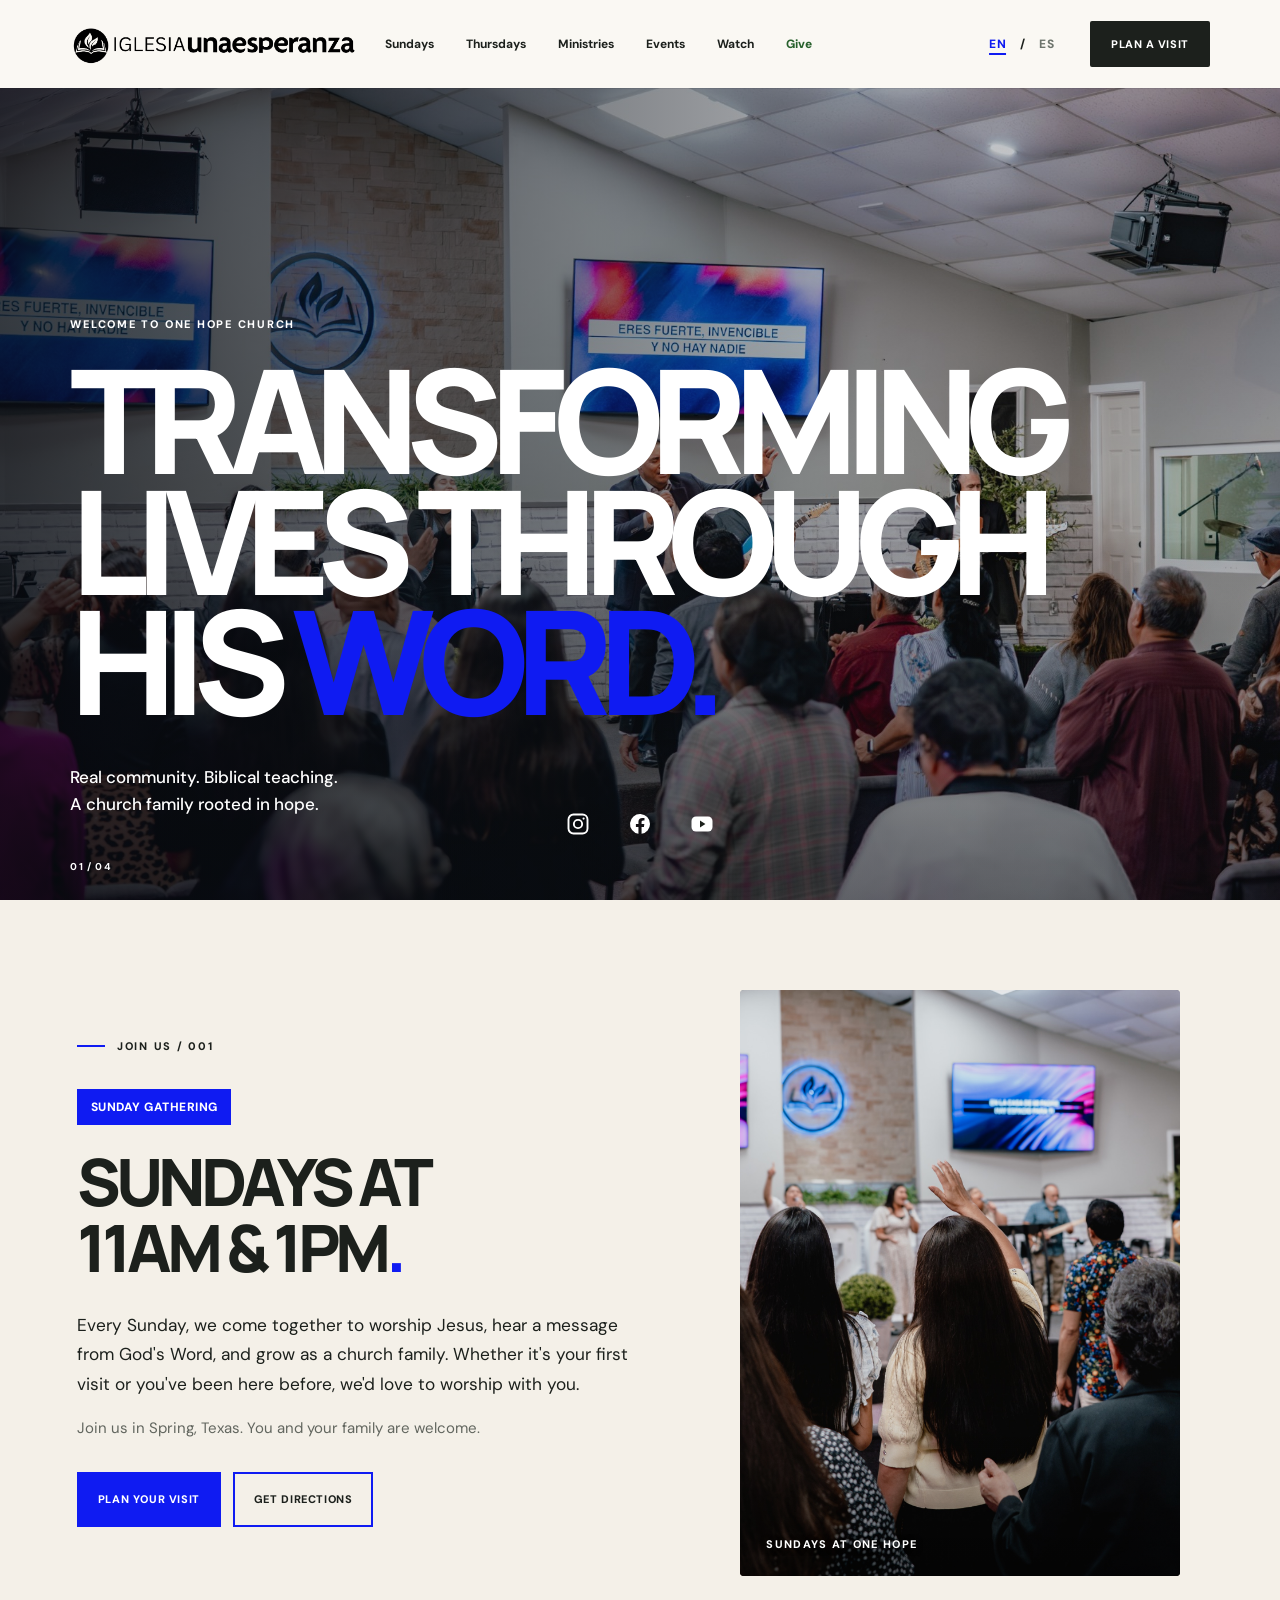
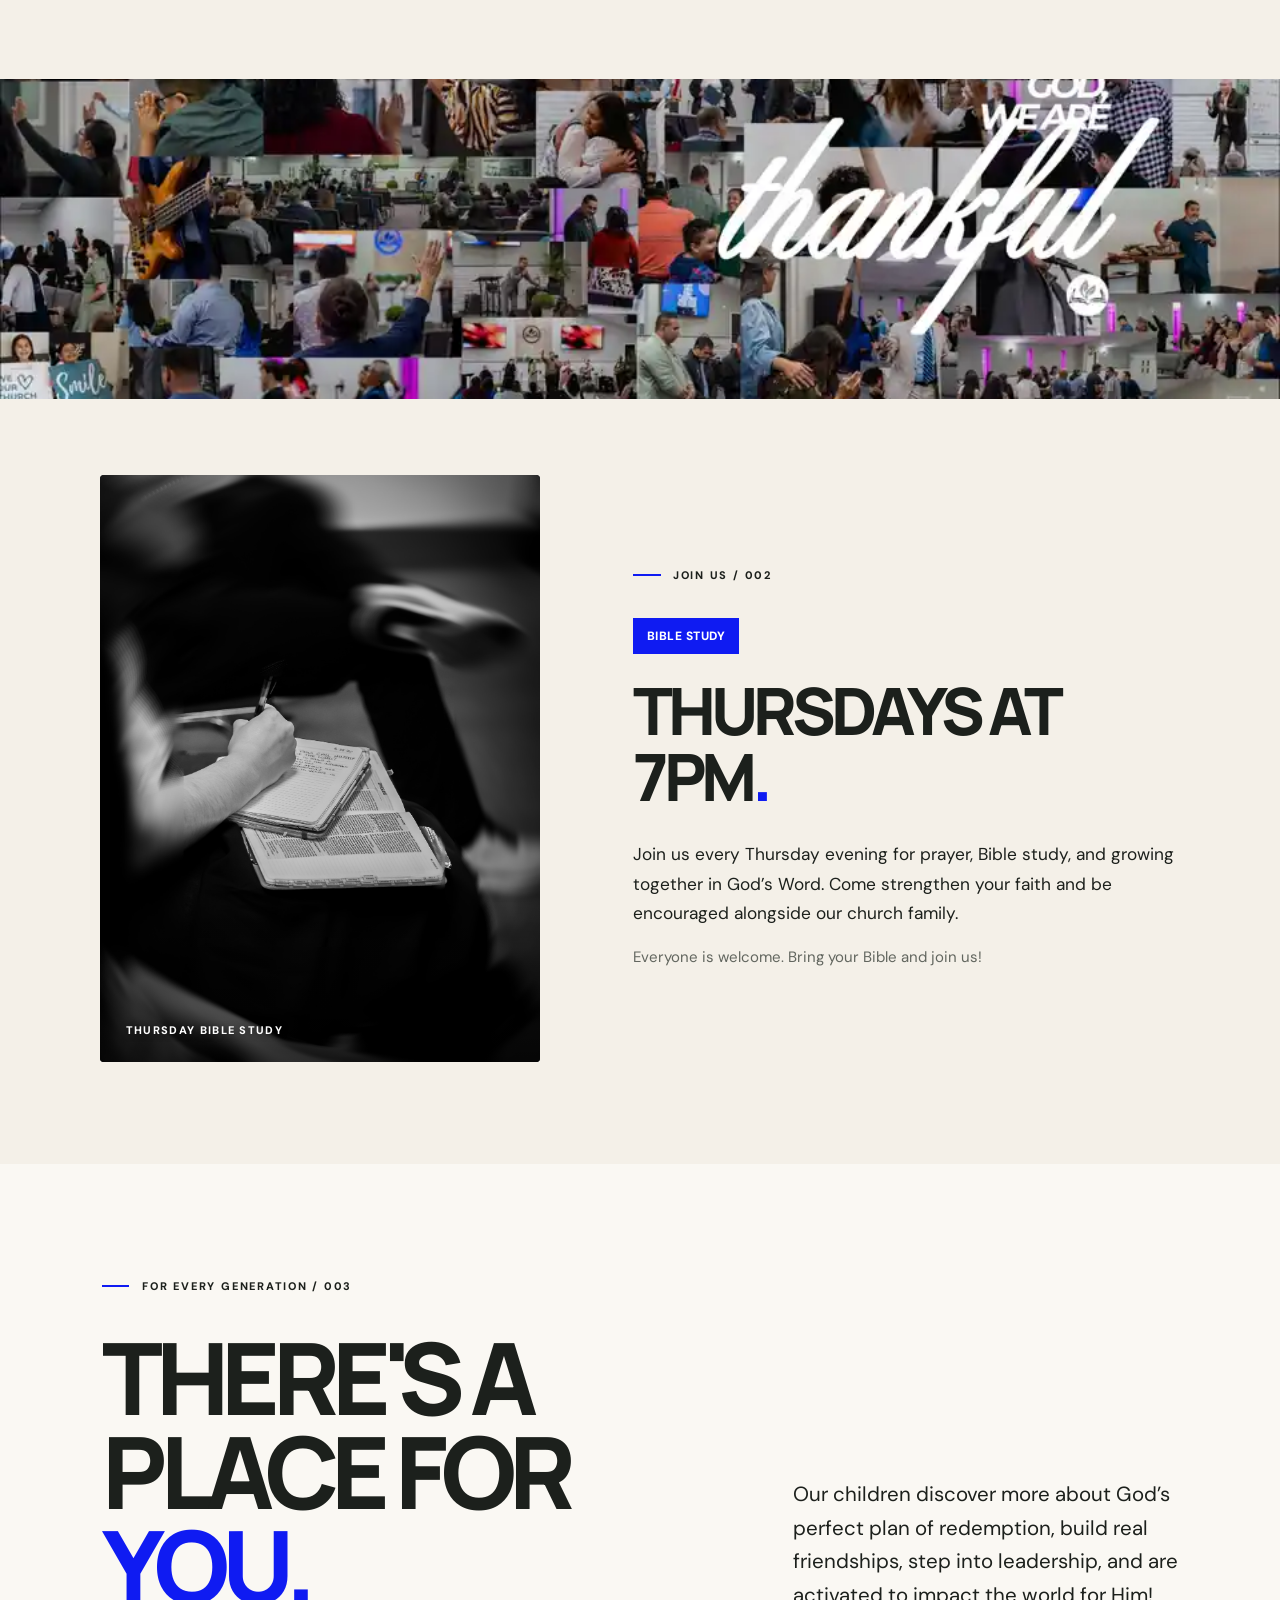
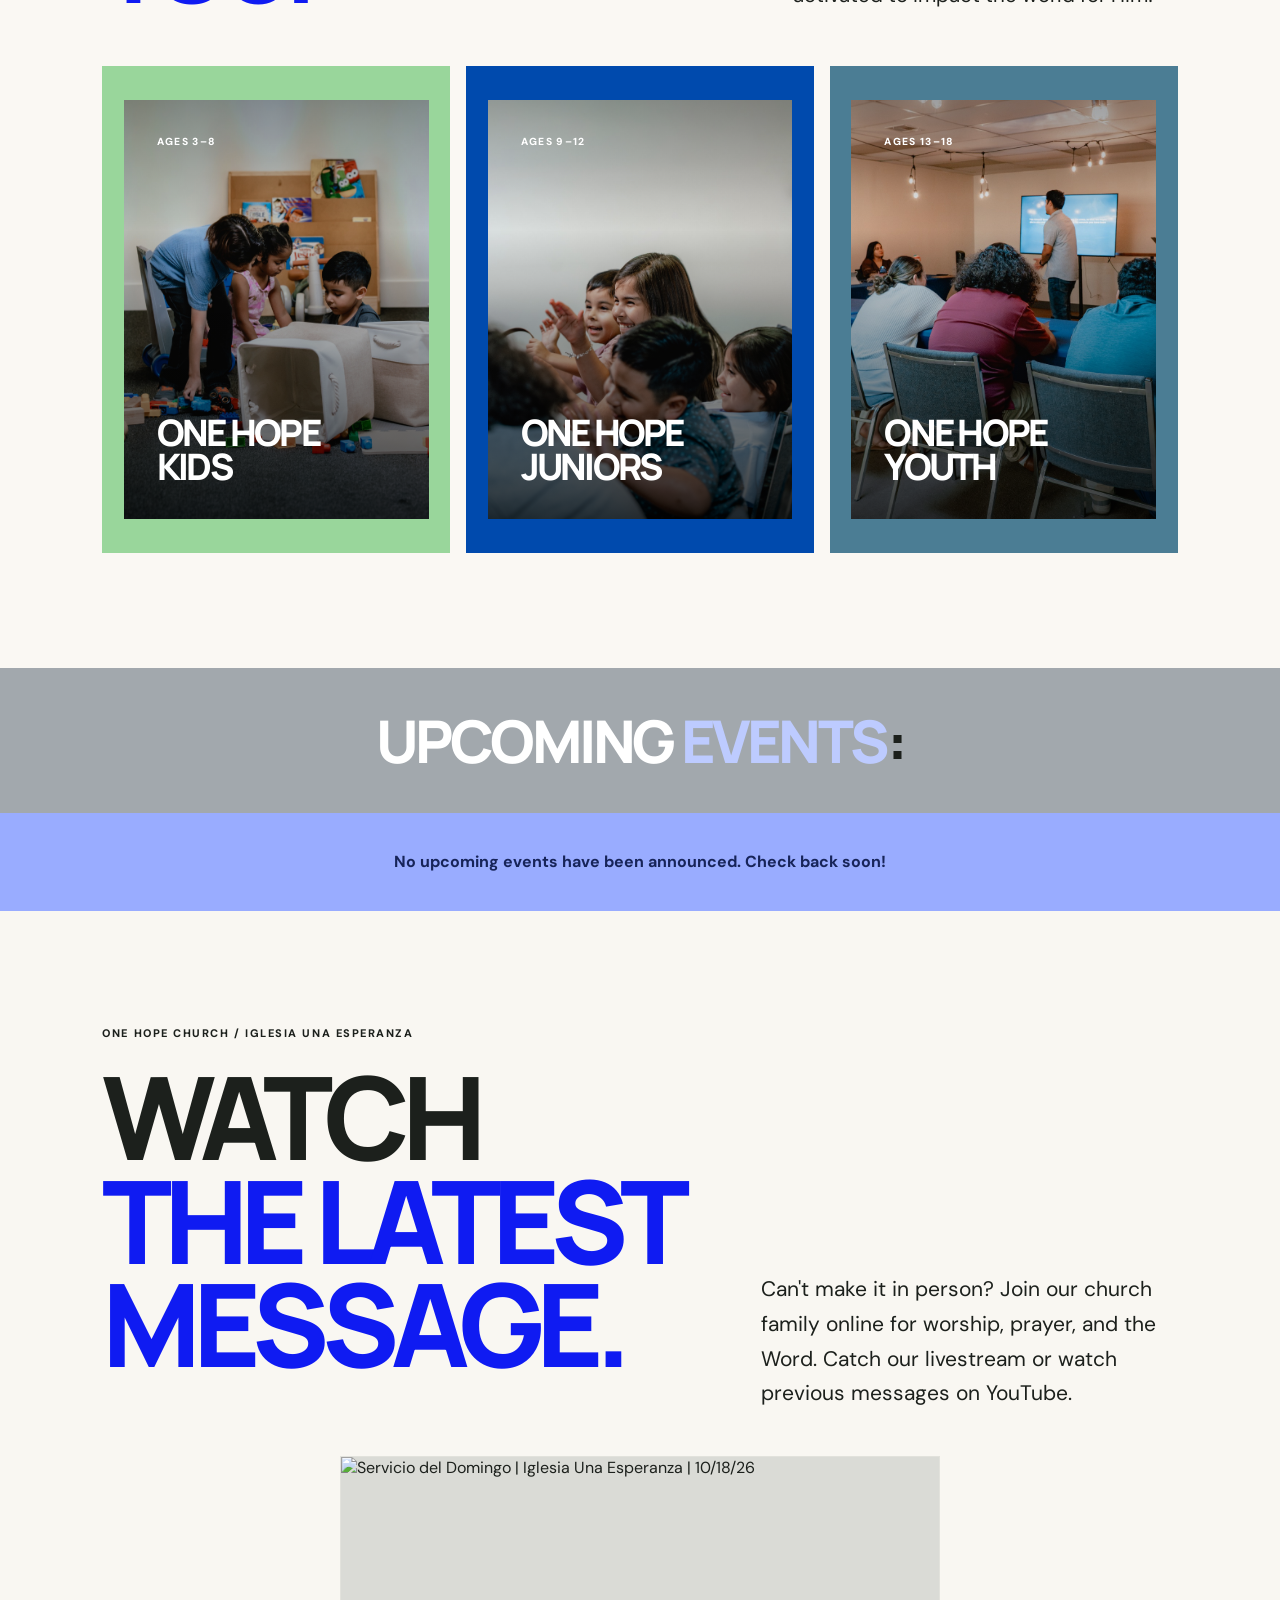
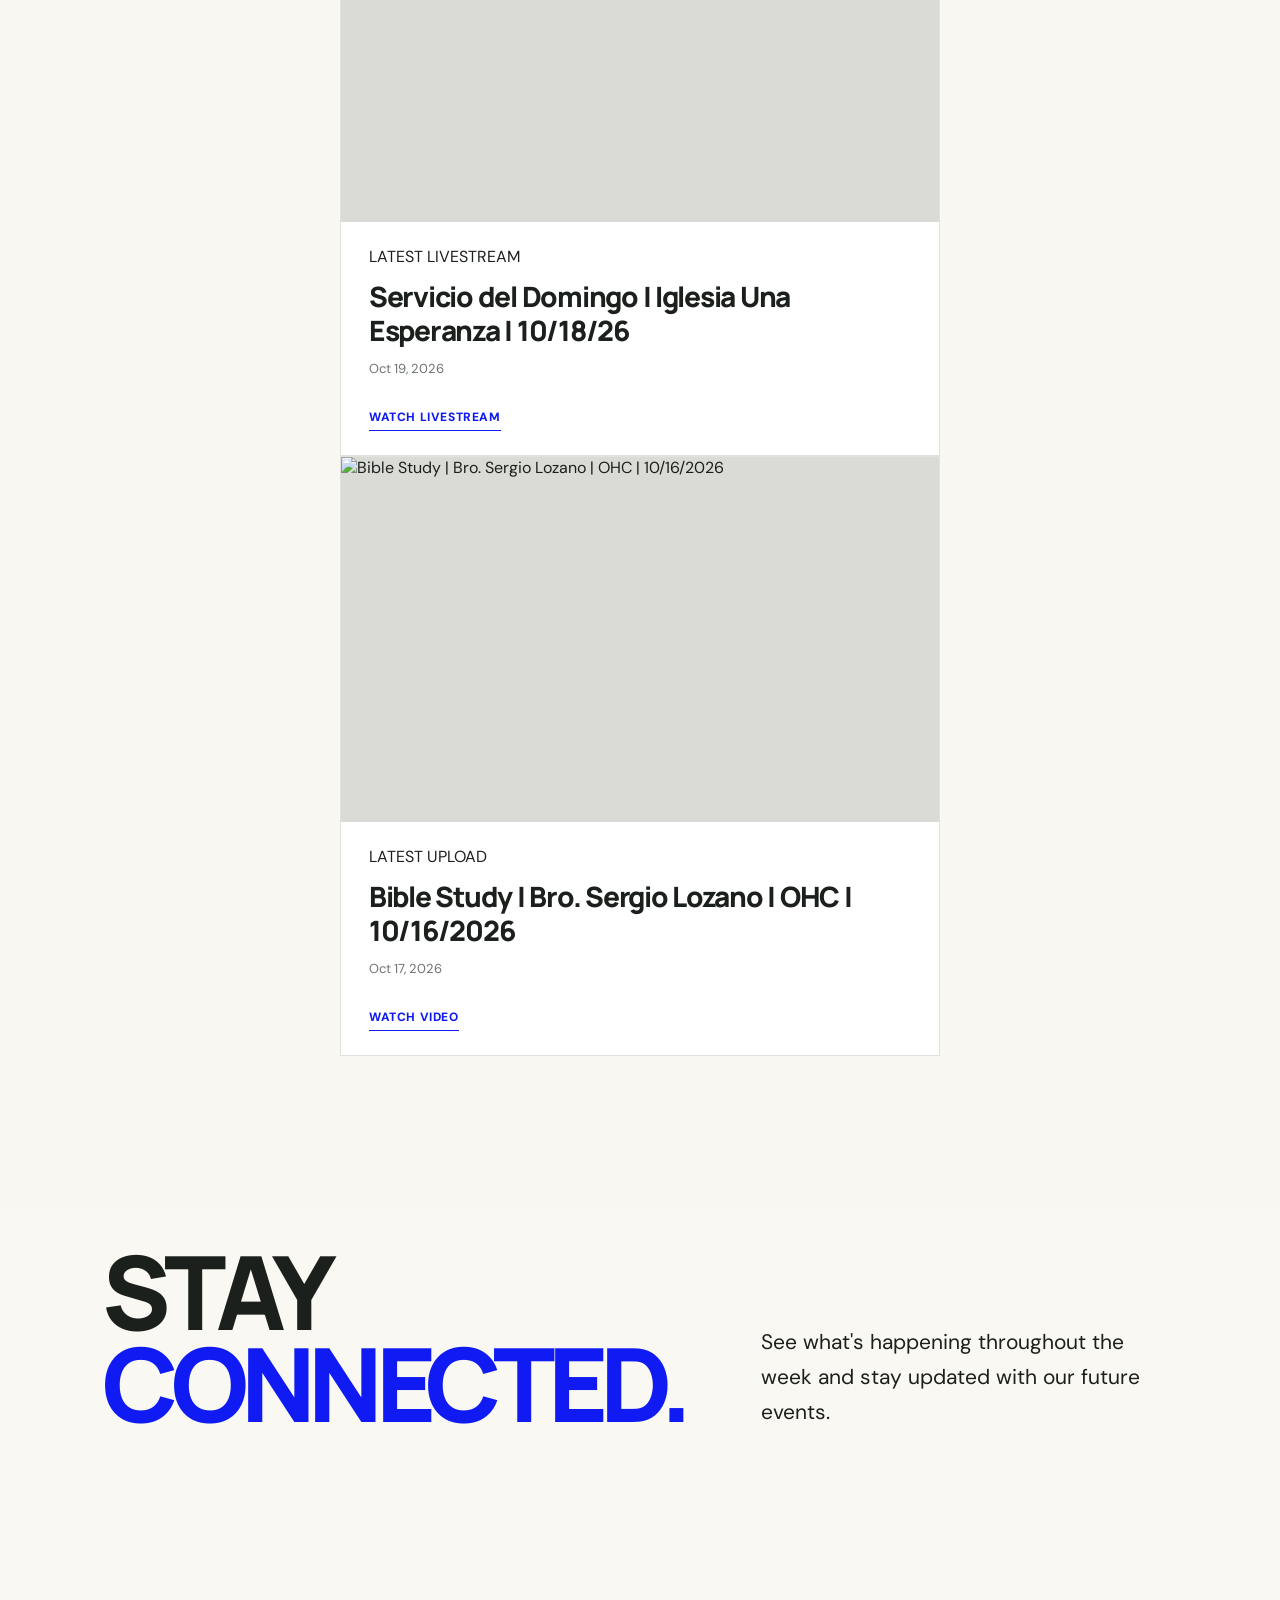
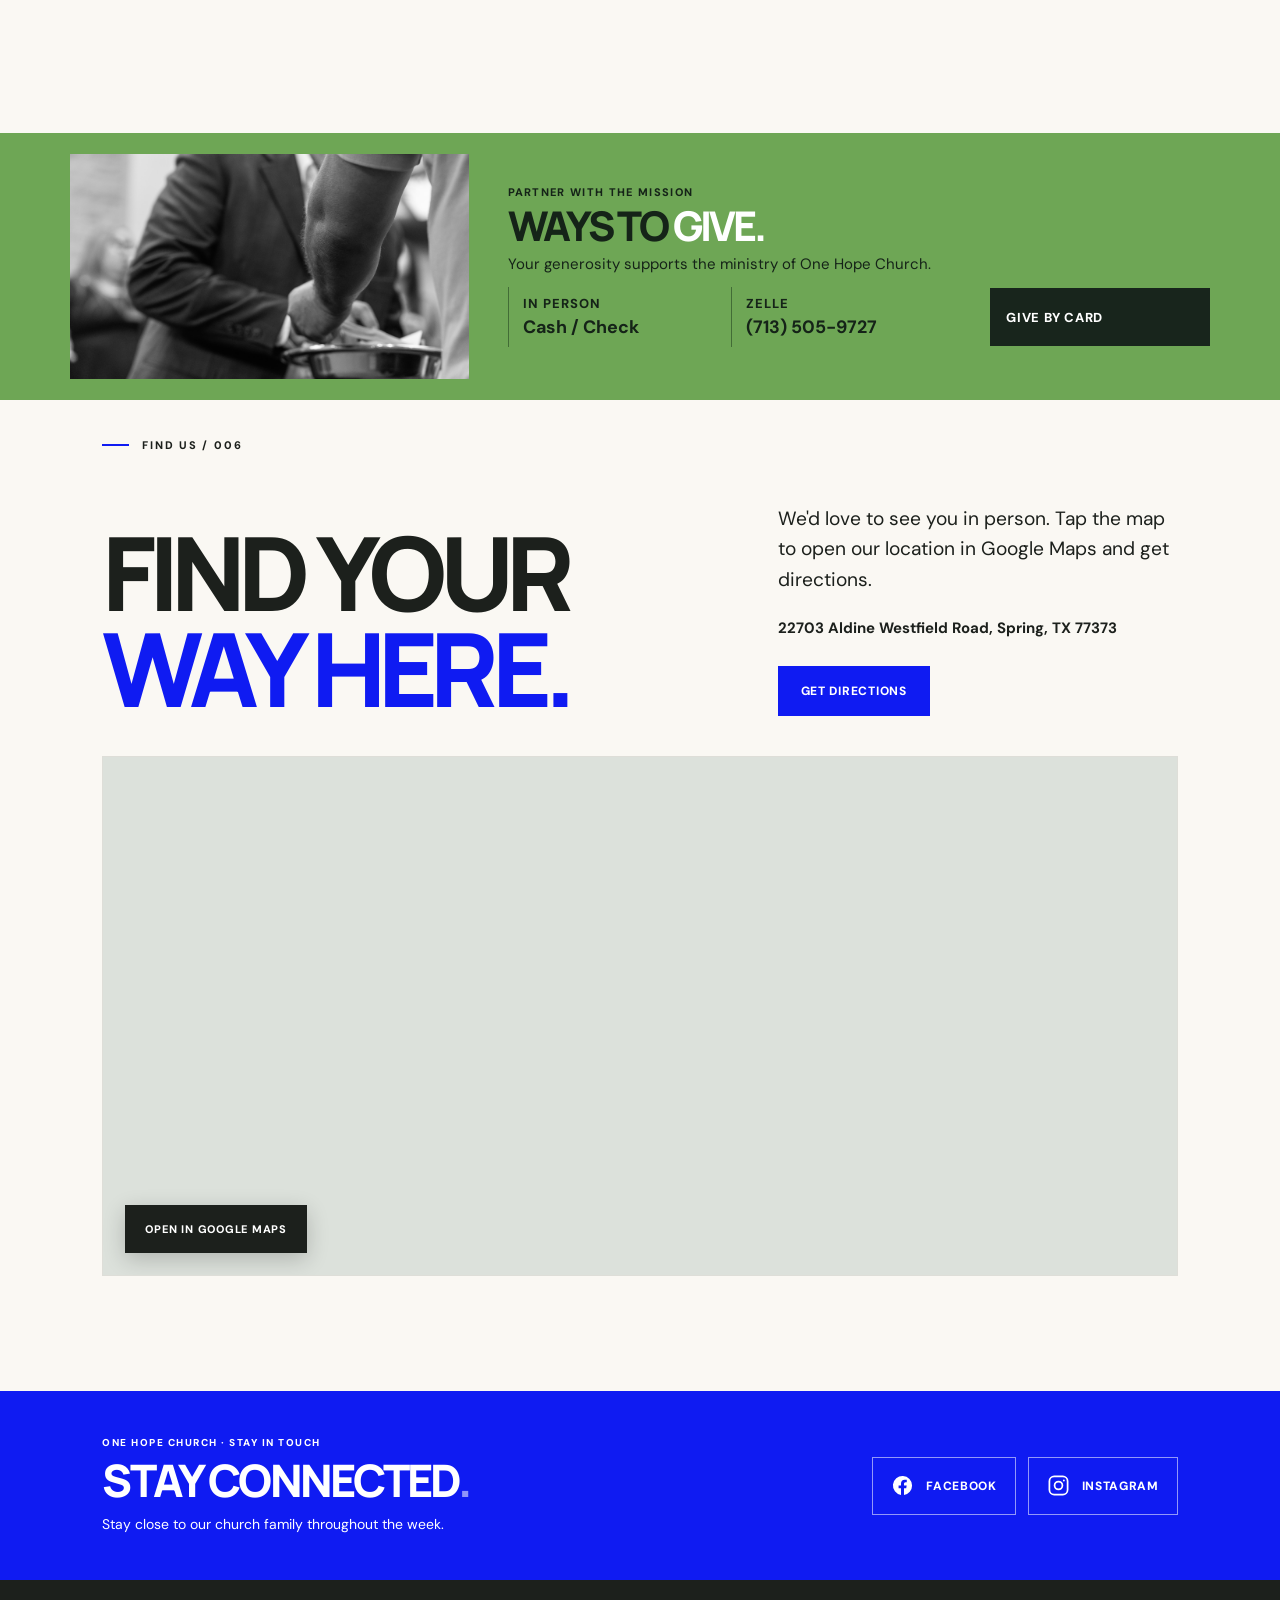
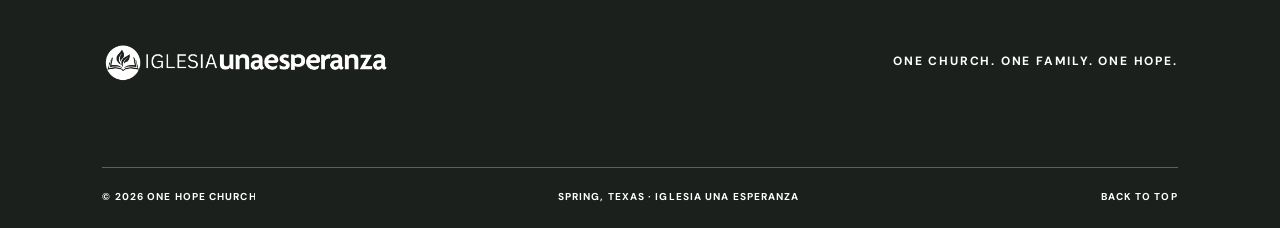
==== commit 8ffa3e26: "Display latest livestream and latest upload in two side-by-side church video cards" ====
--- a/index.html
+++ b/index.html
@@ -8,9 +8,9 @@
   <link rel="preconnect" href="https://fonts.googleapis.com">
   <link rel="preconnect" href="https://fonts.gstatic.com" crossorigin>
   <link href="https://fonts.googleapis.com/css2?family=DM+Sans:wght@400;500;600;700&family=Manrope:wght@400;500;600;700;800&display=swap" rel="stylesheet">
-  <link rel="stylesheet" href="styles.css?v=thursday-video-20261018" />
+  <link rel="stylesheet" href="styles.css?v=two-youtube-feeds-20261019" />
   <script src="script.js?v=nav-clean-20261018" defer></script>
-  <script src="social-feeds.js?v=nav-clean-20261018" defer></script>
+  <script src="social-feeds.js?v=two-youtube-feeds-20261019" defer></script>
   <script src="https://elfsightcdn.com/platform.js" async></script>
 </head>
 <body>
@@ -120,18 +120,31 @@
         <div><p class="watch-overline">ONE HOPE CHURCH / IGLESIA UNA ESPERANZA</p><h2 id="watch-heading">WATCH<br><em>THE LATEST MESSAGE.</em></h2></div>
         <p>Can't make it in person? Join our church family online for worship, prayer, and the Word. Catch our livestream or watch previous messages on YouTube.</p>
       </div>
-      <!-- Latest YouTube upload: single square, automatically replaced when a newer video is available. -->
-      <div id="native-youtube-gallery" class="native-social-gallery native-youtube-gallery" aria-label="Latest One Hope Church YouTube video">
+      <!-- These two cards are replaced automatically by data/youtube.json as YouTube posts new videos. -->
+      <div id="native-youtube-gallery" class="native-social-gallery native-youtube-gallery" aria-label="Latest church livestream and latest uploaded video">
         <div class="native-social-grid">
-          <article class="native-social-card native-youtube-fallback">
-            <a class="native-social-photo" href="https://www.youtube.com/watch?v=xdXT4wodBh4" target="_blank" rel="noopener noreferrer" aria-label="Play latest church video: Bible Study | Bro. Sergio Lozano | OHC | 10/16/2026">
-              <img src="https://i.ytimg.com/vi/xdXT4wodBh4/hqdefault.jpg" alt="Bible Study | Bro. Sergio Lozano | OHC | 10/16/2026" loading="lazy" decoding="async">
-              
+          <article class="native-social-card native-youtube-fallback" data-video-kind="livestream">
+            <a class="native-social-photo" href="https://www.youtube.com/watch?v=cDsg60dECvo" target="_blank" rel="noopener noreferrer" aria-label="Watch the latest church livestream">
+              <img src="https://i.ytimg.com/vi/cDsg60dECvo/hqdefault.jpg" alt="Servicio del Domingo | Iglesia Una Esperanza | 10/18/26" loading="lazy" decoding="async">
+              <span class="native-youtube-play" aria-hidden="true">▶</span>
             </a>
             <div class="native-social-copy">
+              <span class="native-youtube-kind" data-label-en="LATEST LIVESTREAM" data-label-es="TRANSMISIÓN RECIENTE">LATEST LIVESTREAM</span>
+              <h3 class="native-social-title">Servicio del Domingo | Iglesia Una Esperanza | 10/18/26</h3>
+              <p class="native-social-date">Oct 19, 2026</p>
+              <a class="native-social-outbound" href="https://www.youtube.com/watch?v=cDsg60dECvo" target="_blank" rel="noopener noreferrer">WATCH LIVESTREAM</a>
+            </div>
+          </article>
+          <article class="native-social-card native-youtube-fallback" data-video-kind="upload">
+            <a class="native-social-photo" href="https://www.youtube.com/watch?v=xdXT4wodBh4" target="_blank" rel="noopener noreferrer" aria-label="Watch the latest church upload">
+              <img src="https://i.ytimg.com/vi/xdXT4wodBh4/hqdefault.jpg" alt="Bible Study | Bro. Sergio Lozano | OHC | 10/16/2026" loading="lazy" decoding="async">
+              <span class="native-youtube-play" aria-hidden="true">▶</span>
+            </a>
+            <div class="native-social-copy">
+              <span class="native-youtube-kind" data-label-en="LATEST UPLOAD" data-label-es="VIDEO MÁS RECIENTE">LATEST UPLOAD</span>
               <h3 class="native-social-title">Bible Study | Bro. Sergio Lozano | OHC | 10/16/2026</h3>
               <p class="native-social-date">Oct 17, 2026</p>
-              <a class="native-social-outbound" href="https://www.youtube.com/watch?v=xdXT4wodBh4" target="_blank" rel="noopener noreferrer">WATCH VIDEO </a>
+              <a class="native-social-outbound" href="https://www.youtube.com/watch?v=xdXT4wodBh4" target="_blank" rel="noopener noreferrer">WATCH VIDEO</a>
             </div>
           </article>
         </div>
--- a/styles.css
+++ b/styles.css
@@ -1143,3 +1143,35 @@
   .bible-study-feature h2 span:first-of-type{white-space:normal}
   .bible-study-media-label{font-size:10px}
 }
+
+/* Thursday video-on-left feature overrides. */
+@media (min-width:761px){
+  .bible-study-feature{
+    grid-template-columns:minmax(0,.92fr) minmax(0,1.08fr);
+  }
+  .bible-study-media{
+    grid-column:1;
+    grid-row:1;
+  }
+  .bible-study-copy{
+    grid-column:2;
+    grid-row:1;
+  }
+}
+.bible-study-video{
+  position:absolute;
+  inset:0;
+  display:block;
+  width:100%;
+  height:100%;
+  object-fit:cover;
+  object-position:center;
+}
+@media (prefers-reduced-motion:reduce){
+  .bible-study-media{
+    background:#161c22 url('images/prayer-and-word.jpg') center/cover no-repeat;
+  }
+  .bible-study-video{
+    display:none;
+  }
+}
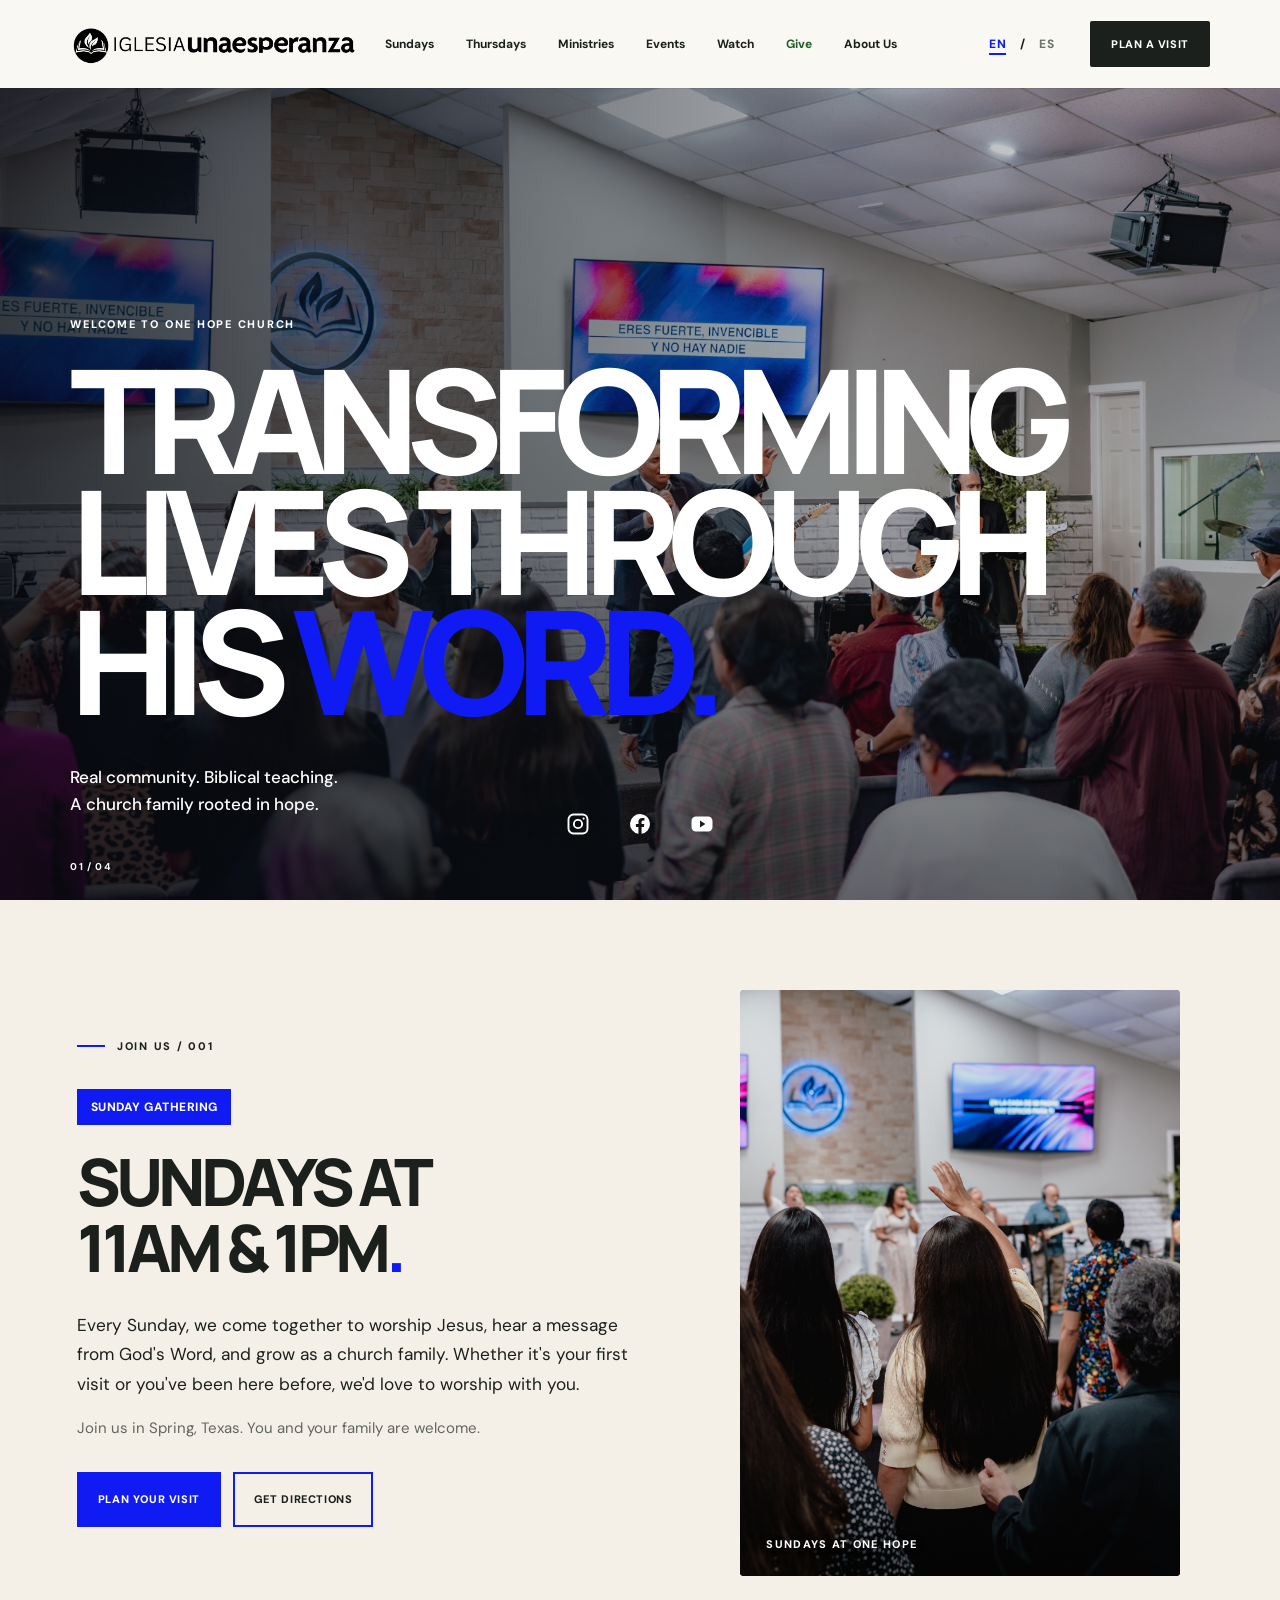
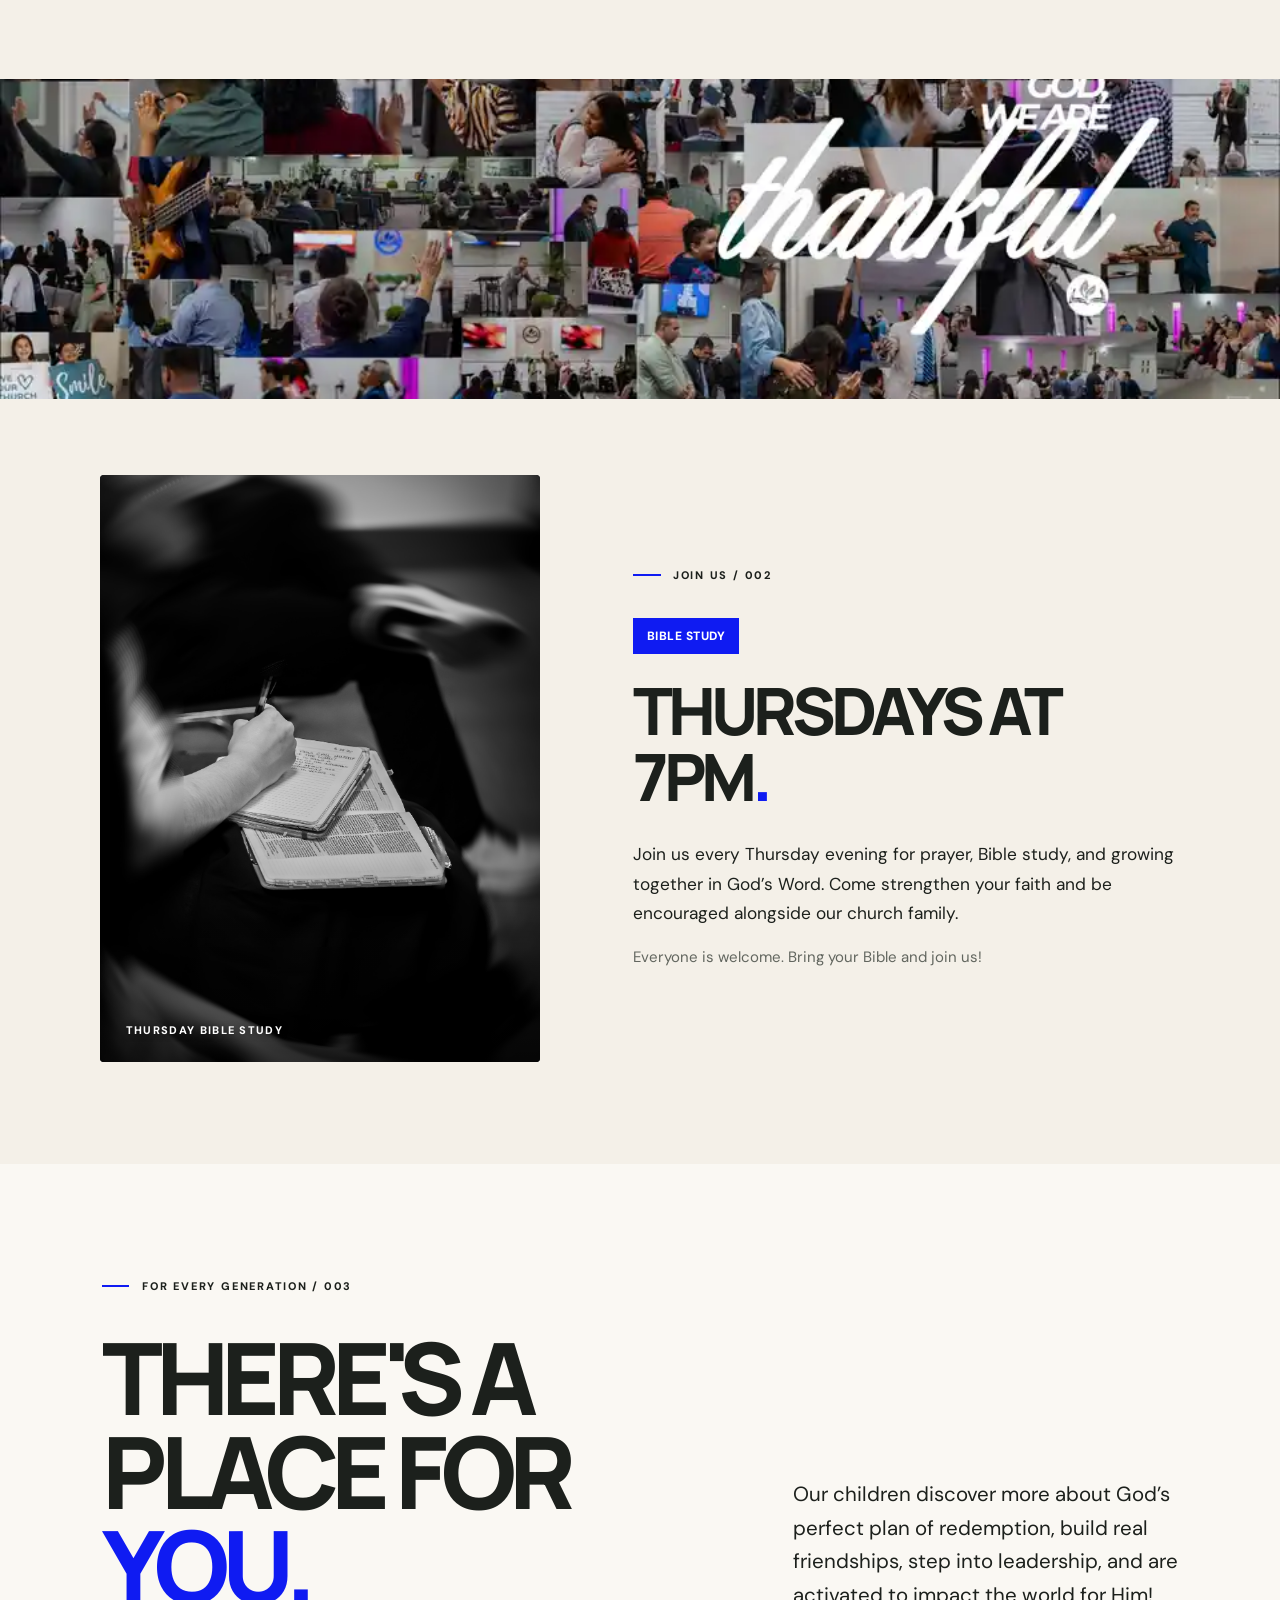
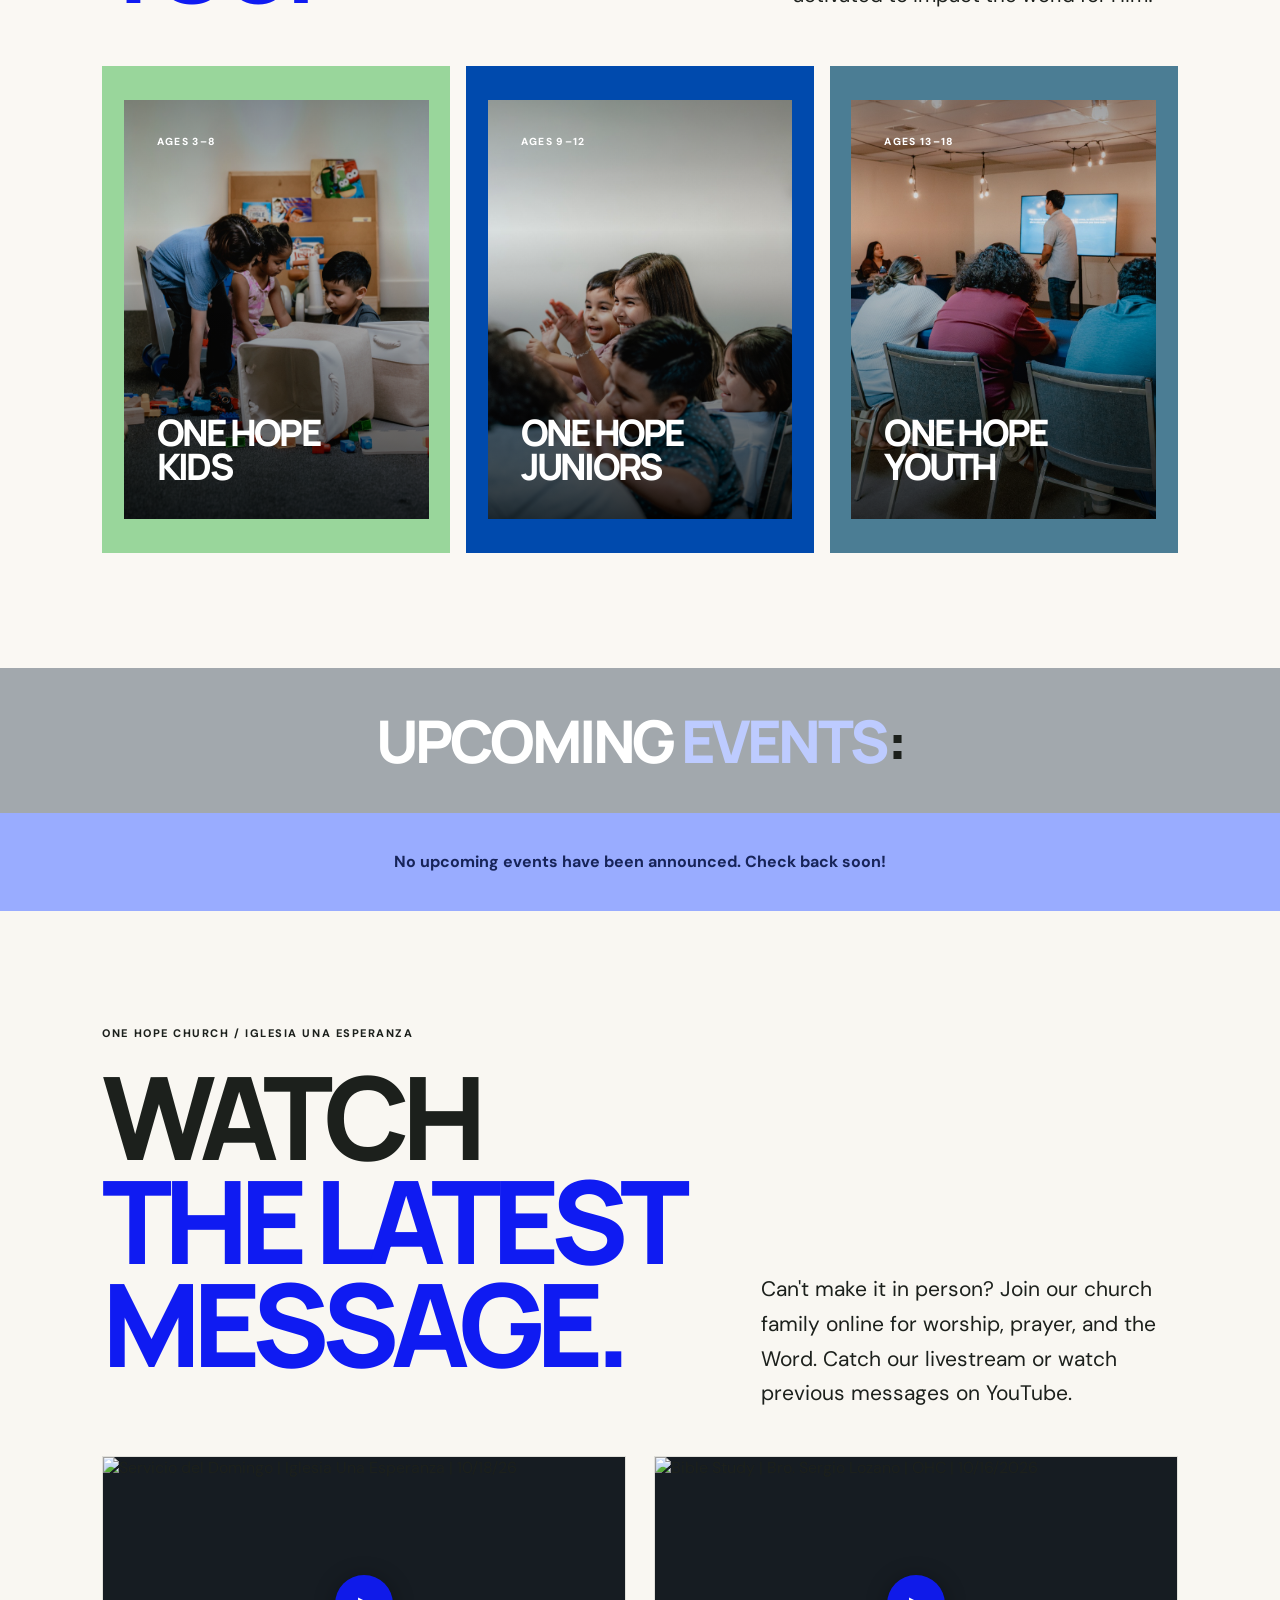
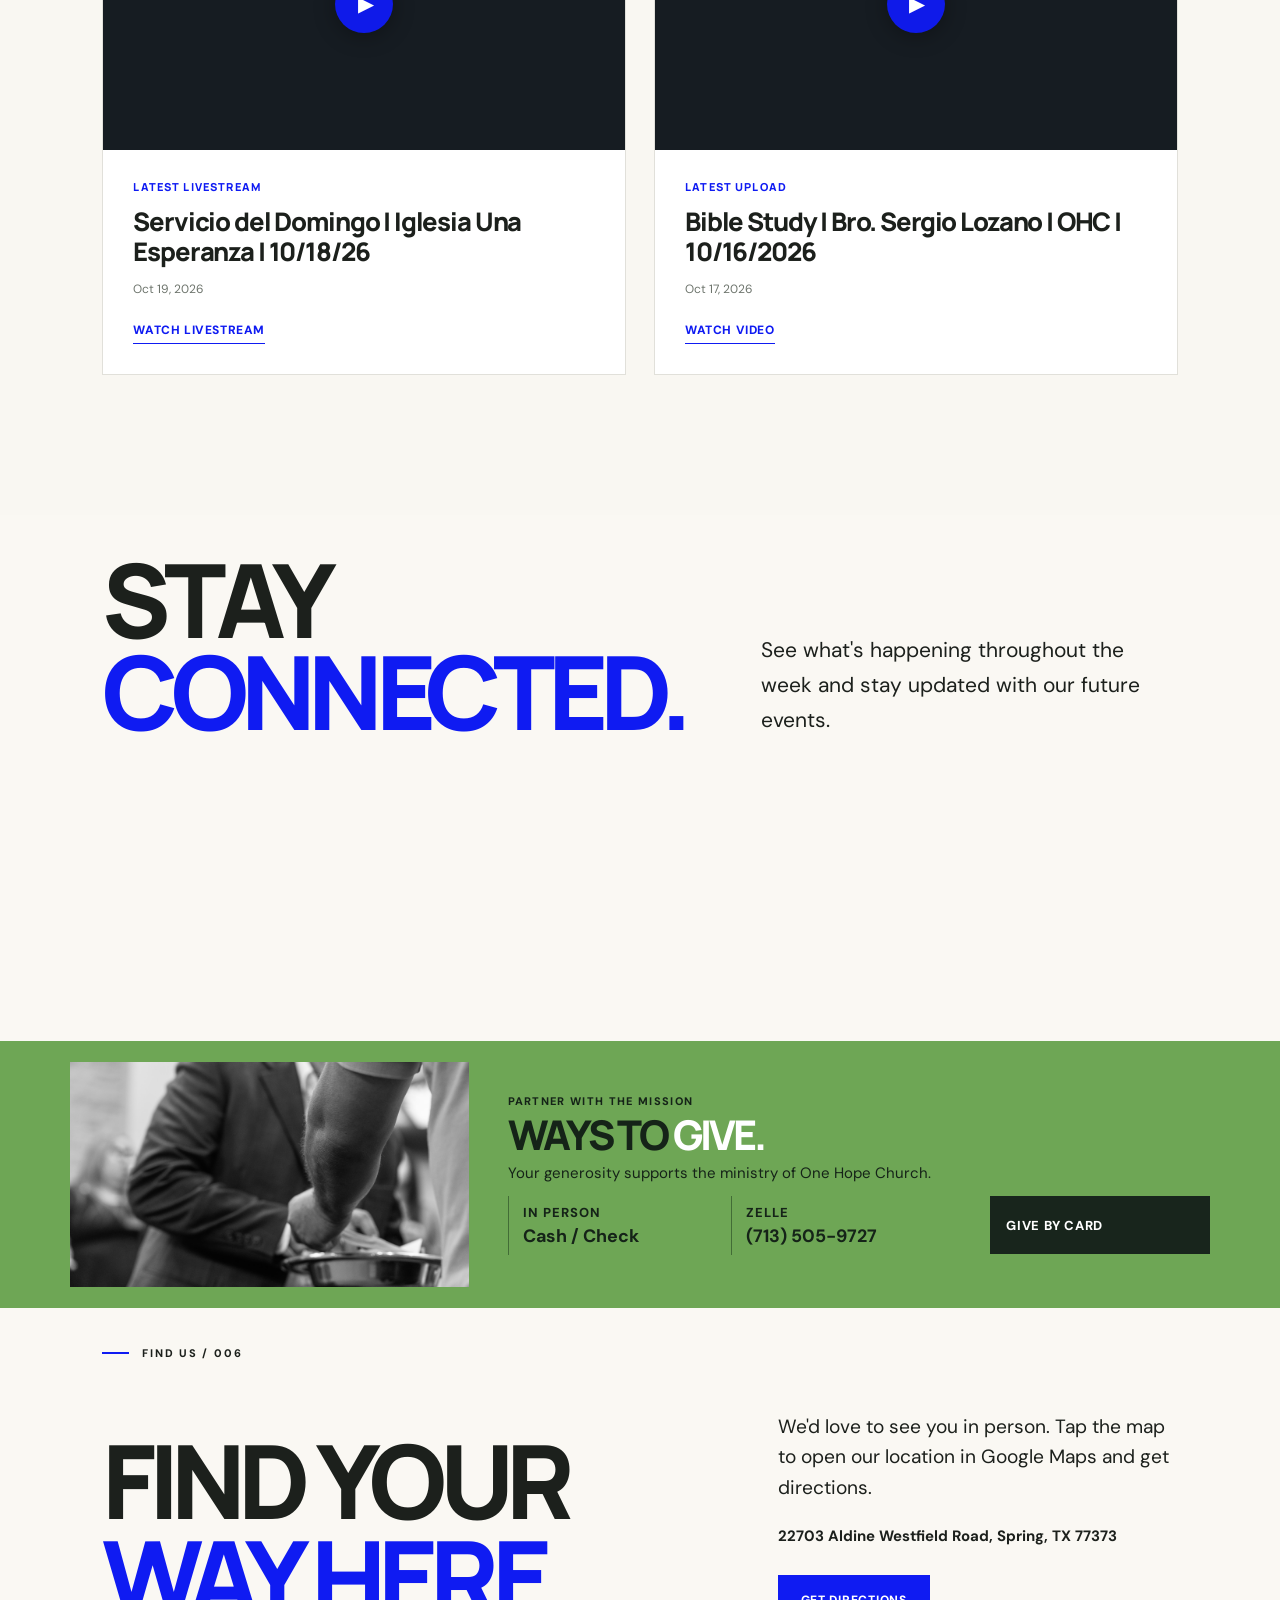
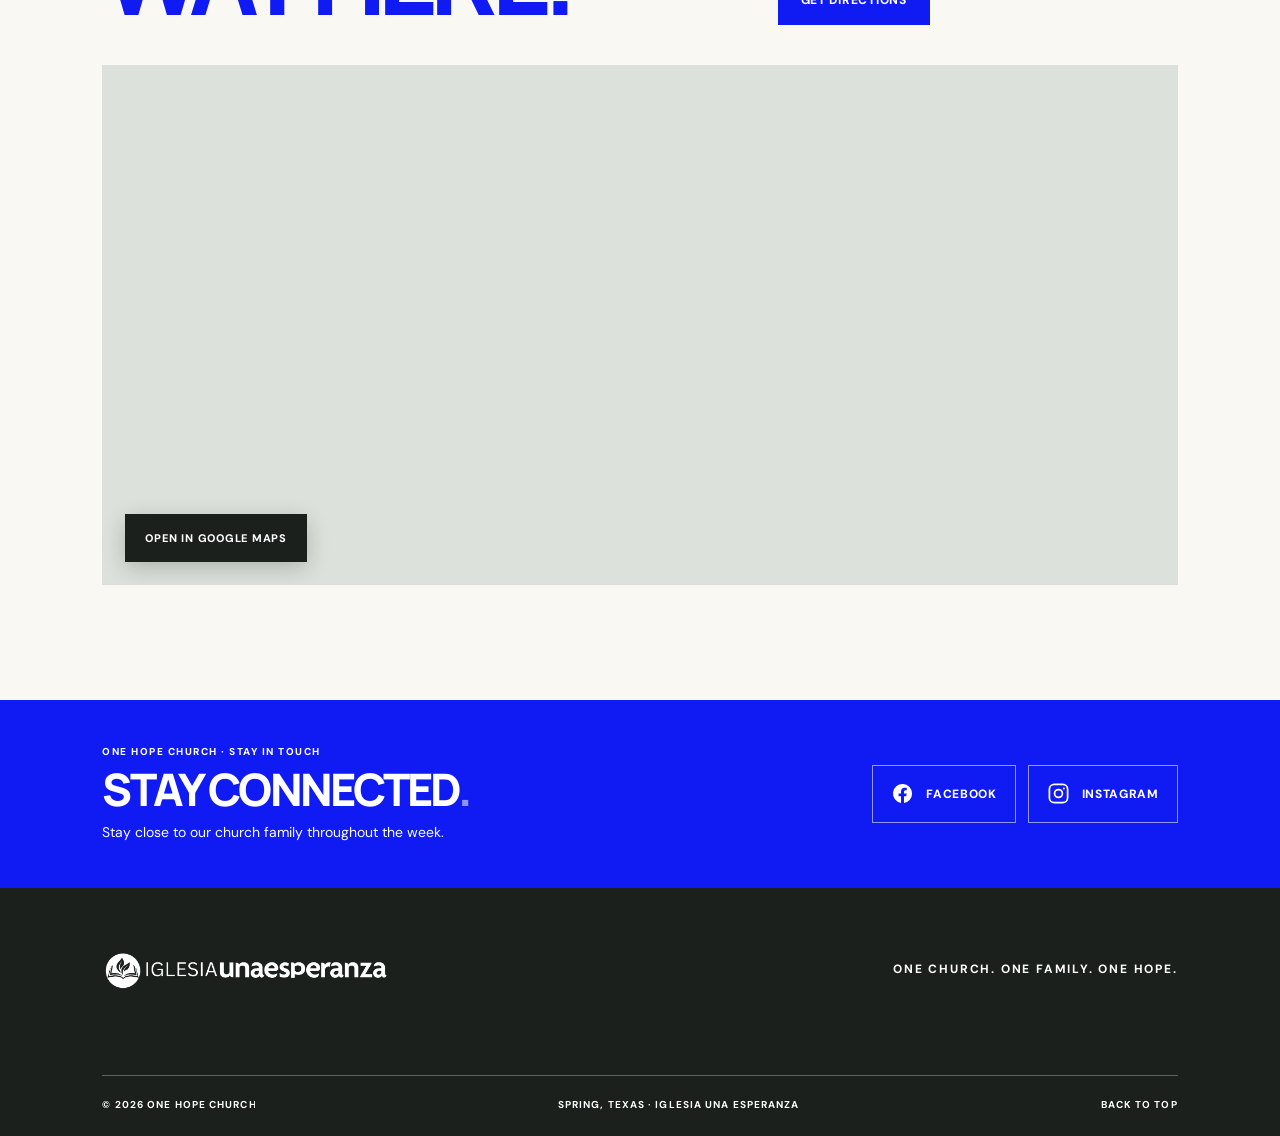
==== commit f8e2f4e4: "Add bilingual About Us navigation link opening a new browser tab" ====
--- a/index.html
+++ b/index.html
@@ -8,8 +8,8 @@
   <link rel="preconnect" href="https://fonts.googleapis.com">
   <link rel="preconnect" href="https://fonts.gstatic.com" crossorigin>
   <link href="https://fonts.googleapis.com/css2?family=DM+Sans:wght@400;500;600;700&family=Manrope:wght@400;500;600;700;800&display=swap" rel="stylesheet">
-  <link rel="stylesheet" href="styles.css?v=two-youtube-feeds-20261019" />
-  <script src="script.js?v=nav-clean-20261018" defer></script>
+  <link rel="stylesheet" href="styles.css?v=about-us-nav-20261019" />
+  <script src="script.js?v=about-us-nav-20261019" defer></script>
   <script src="social-feeds.js?v=two-youtube-feeds-20261019" defer></script>
   <script src="https://elfsightcdn.com/platform.js" async></script>
 </head>
@@ -17,12 +17,12 @@
   <a class="skip-link" href="#main">Skip to content</a>
   <header class="site-header" id="top">
     <a class="brand" href="#top" aria-label="One Hope Church home"><img class="church-logo" src="images/church-logo.png" alt="Iglesia Una Esperanza" /></a>
-    <nav class="desktop-nav" aria-label="Main navigation"><a href="#about">Sundays</a><a href="#bible-study">Thursdays</a><a href="#ministries">Ministries</a><a href="#announcements">Events</a><a href="#watch">Watch</a><a class="nav-give" href="#give">Give</a></nav>
+    <nav class="desktop-nav" aria-label="Main navigation"><a href="#about">Sundays</a><a href="#bible-study">Thursdays</a><a href="#ministries">Ministries</a><a href="#announcements">Events</a><a href="#watch">Watch</a><a class="nav-give" href="#give">Give</a><a class="nav-about-us" href="about-us.html" target="_blank" rel="noopener noreferrer">About Us</a></nav>
     <div class="lang-switch" role="group" aria-label="Website language"><button type="button" class="lang-btn" data-lang="en" aria-pressed="true">EN</button><span aria-hidden="true">/</span><button type="button" class="lang-btn" data-lang="es" aria-pressed="false">ES</button></div>
     <a class="header-cta" href="#location">PLAN A VISIT </a>
     <button class="menu-toggle" id="menu-toggle" type="button" aria-expanded="false" aria-controls="mobile-nav" aria-label="Open menu"><span></span><span></span></button>
   </header>
-  <nav class="mobile-nav" id="mobile-nav" aria-label="Mobile navigation" hidden><a href="#about">Sundays</a><a href="#bible-study">Thursdays</a><a href="#ministries">Ministries</a><a href="#announcements">Events</a><a href="#watch">Watch</a><a class="nav-give" href="#give">Give</a><div class="mobile-language" role="group" aria-label="Website language"><button type="button" class="lang-btn" data-lang="en" aria-pressed="true">ENGLISH</button><button type="button" class="lang-btn" data-lang="es" aria-pressed="false">ESPAÑOL</button></div></nav>
+  <nav class="mobile-nav" id="mobile-nav" aria-label="Mobile navigation" hidden><a href="#about">Sundays</a><a href="#bible-study">Thursdays</a><a href="#ministries">Ministries</a><a href="#announcements">Events</a><a href="#watch">Watch</a><a class="nav-give" href="#give">Give</a><a class="nav-about-us" href="about-us.html" target="_blank" rel="noopener noreferrer">About Us</a><div class="mobile-language" role="group" aria-label="Website language"><button type="button" class="lang-btn" data-lang="en" aria-pressed="true">ENGLISH</button><button type="button" class="lang-btn" data-lang="es" aria-pressed="false">ESPAÑOL</button></div></nav>
   <main id="main">
     <section class="hero" aria-labelledby="hero-title">
       <div class="hero-photo" role="img" aria-label="One Hope Church worship background"></div>
--- a/styles.css
+++ b/styles.css
@@ -826,67 +826,94 @@
 }
 
 
-/* Only the newest YouTube upload, presented as one centered square. */
+/* Two equal-width YouTube cards: latest livestream (left), latest upload (right). */
 .native-youtube-gallery {
   width:100%;
-  max-width:390px;
-  margin:0 auto 36px;
+  max-width:1250px;
+  margin:0 auto 24px;
 }
 .native-youtube-gallery .native-social-grid {
   display:grid;
-  grid-template-columns:minmax(0,1fr);
-  gap:0;
+  grid-template-columns:repeat(2,minmax(0,1fr));
+  align-items:stretch;
+  gap:clamp(16px,2.2vw,30px);
 }
 .native-youtube-gallery .native-social-card {
-  width:100%;
-  aspect-ratio:1 / 1;
+  min-width:0;
+  height:100%;
+  aspect-ratio:auto;
+  background:#fff;
+  border:1px solid #e1e0da;
   display:flex;
   flex-direction:column;
 }
 .native-youtube-gallery .native-social-photo {
-  flex:0 0 61%;
-  height:61%;
-  aspect-ratio:auto;
+  display:block;
+  position:relative;
+  height:auto;
+  flex:0 0 auto;
+  aspect-ratio:16 / 9;
+  background:#161c22;
+}
+.native-youtube-gallery .native-social-photo:focus-visible {
+  outline:3px solid var(--orange);
+  outline-offset:-3px;
+}
+.native-youtube-gallery .native-social-photo img {
+  width:100%;
+  height:100%;
+  object-fit:cover;
+}
+.native-youtube-play {
+  position:absolute;
+  top:50%;left:50%;
+  transform:translate(-50%,-50%);
+  width:58px;height:58px;
+  border-radius:50%;
+  background:rgba(15,27,242,.96);
+  color:#fff;
+  display:grid;
+  place-items:center;
+  font-size:21px;
+  padding-left:3px;
+  box-shadow:0 3px 22px #0005;
+  pointer-events:none;
 }
 .native-youtube-gallery .native-social-copy {
-  min-height:0;
-  flex:1 1 auto;
-  padding:clamp(14px,2vw,21px);
-  gap:8px;
+  display:flex;
+  flex-direction:column;
+  gap:12px;
+  flex:1;
+  padding:clamp(19px,2.5vw,30px);
+}
+.native-youtube-kind {
+  display:inline-block;
+  width:fit-content;
+  color:var(--orange);
+  font:800 11px/1.3 Manrope,sans-serif;
+  letter-spacing:.105em;
+  text-transform:uppercase;
 }
 .native-youtube-gallery .native-social-title {
-  font-size:clamp(16px,2vw,21px);
-  -webkit-line-clamp:2;
-}
-.native-youtube-gallery .native-social-date {
+  font-size:clamp(18px,2vw,27px);
+  font-weight:800;
+  line-height:1.2;
+  -webkit-line-clamp:3;
+}
+.native-youtube-gallery .native-social-date {font-size:12px}
+.native-youtube-gallery .native-social-outbound {
   font-size:12px;
-}
-.native-youtube-gallery .native-social-outbound {
-  font-size:11px;
-}
-@media(max-width:520px) {
-  .native-youtube-gallery { max-width:min(100%,370px); }
-  .native-youtube-gallery .native-social-grid {grid-template-columns:minmax(0,1fr)}
-}
-
-/* Desktop-only enlargement of the latest YouTube video square. */
-@media (min-width: 961px) {
-  .native-youtube-gallery {
-    max-width: 600px;
-  }
-  .native-youtube-gallery .native-social-copy {
-    padding: 24px 28px;
-    gap: 12px;
-  }
-  .native-youtube-gallery .native-social-title {
-    font-size: clamp(23px, 2.3vw, 28px);
-  }
-  .native-youtube-gallery .native-social-date {
-    font-size: 13px;
-  }
-  .native-youtube-gallery .native-social-outbound {
-    font-size: 12px;
-  }
+  padding-top:12px;
+  margin-top:auto;
+}
+@media(max-width:700px) {
+  .native-youtube-gallery {max-width:540px}
+  .native-youtube-gallery .native-social-grid {grid-template-columns:minmax(0,1fr);gap:18px}
+  .native-youtube-gallery .native-social-copy {padding:20px;gap:10px}
+  .native-youtube-gallery .native-social-title {font-size:clamp(19px,5vw,24px)}
+}
+@media(prefers-reduced-motion:reduce){
+  .native-youtube-gallery .native-social-photo img{transition:none}
 }
 
 /* Original church community collage replaces old 'Grow in Faith' banner. */
